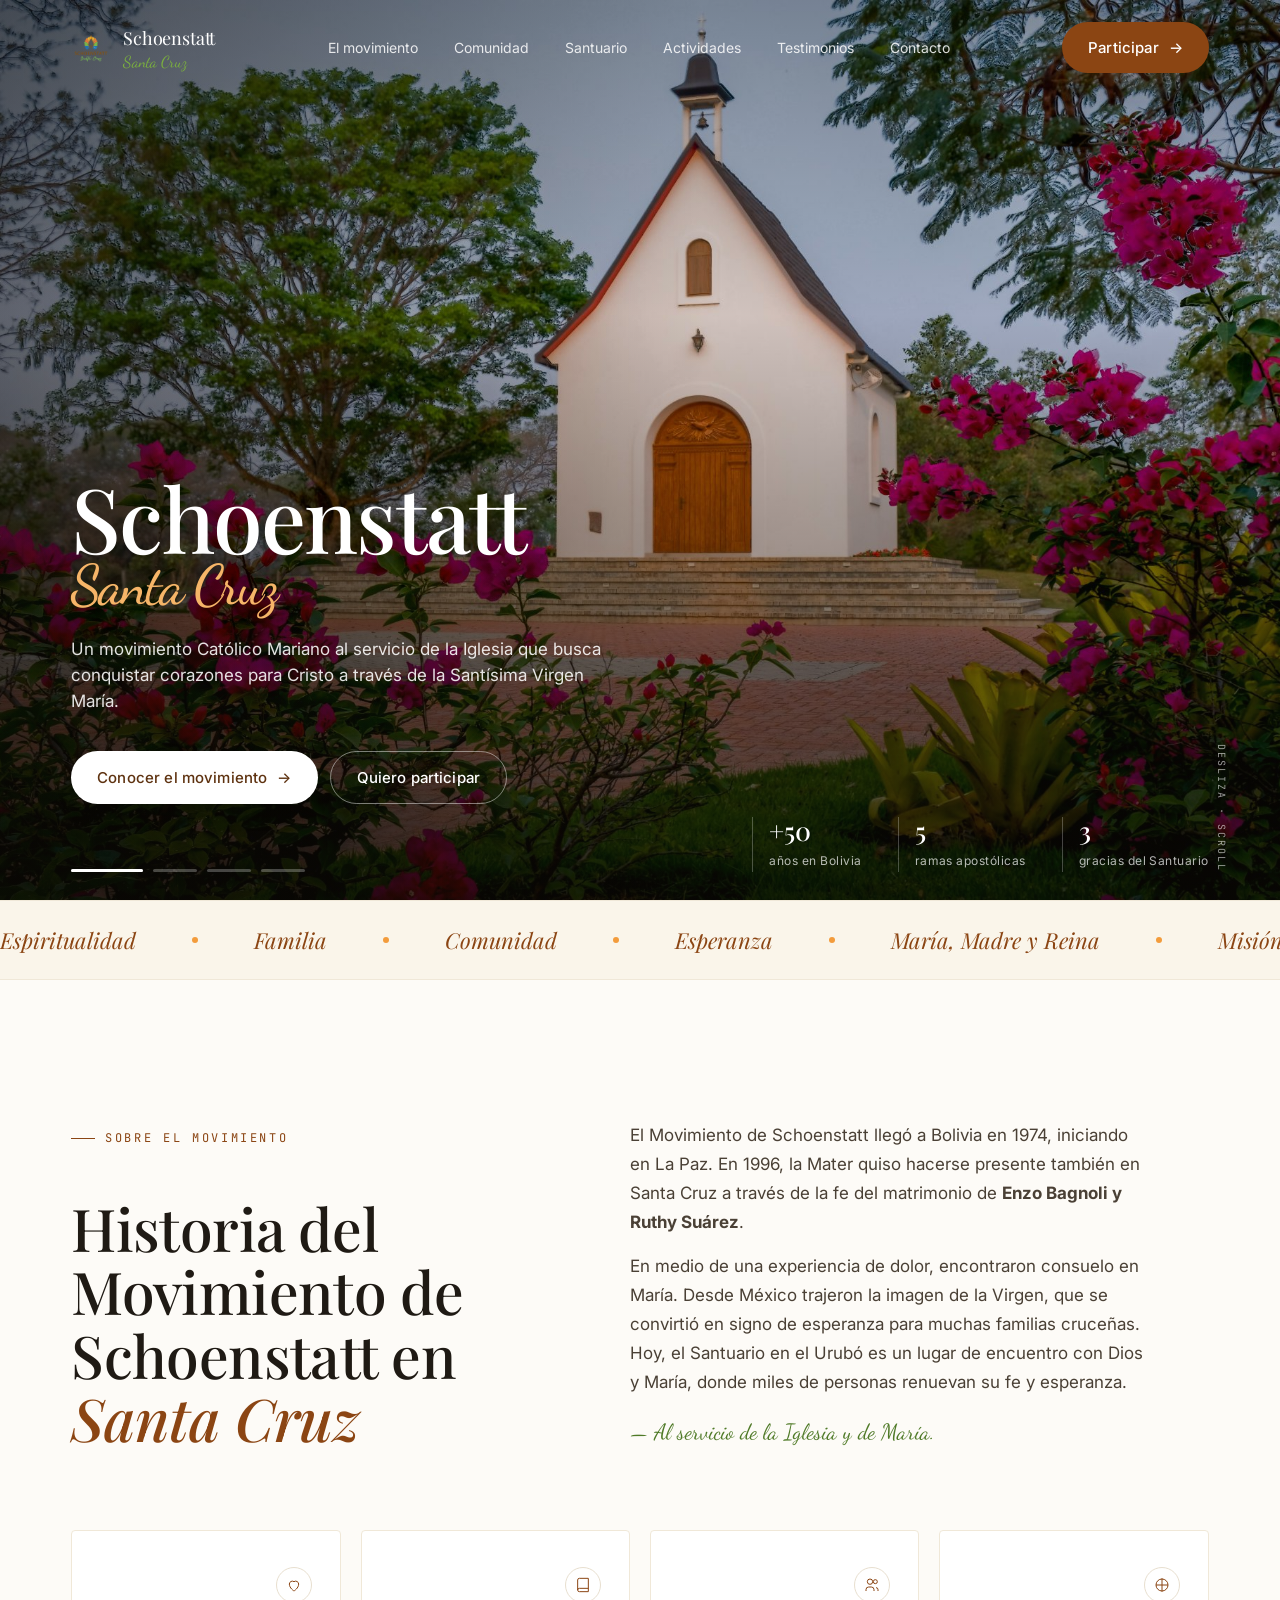
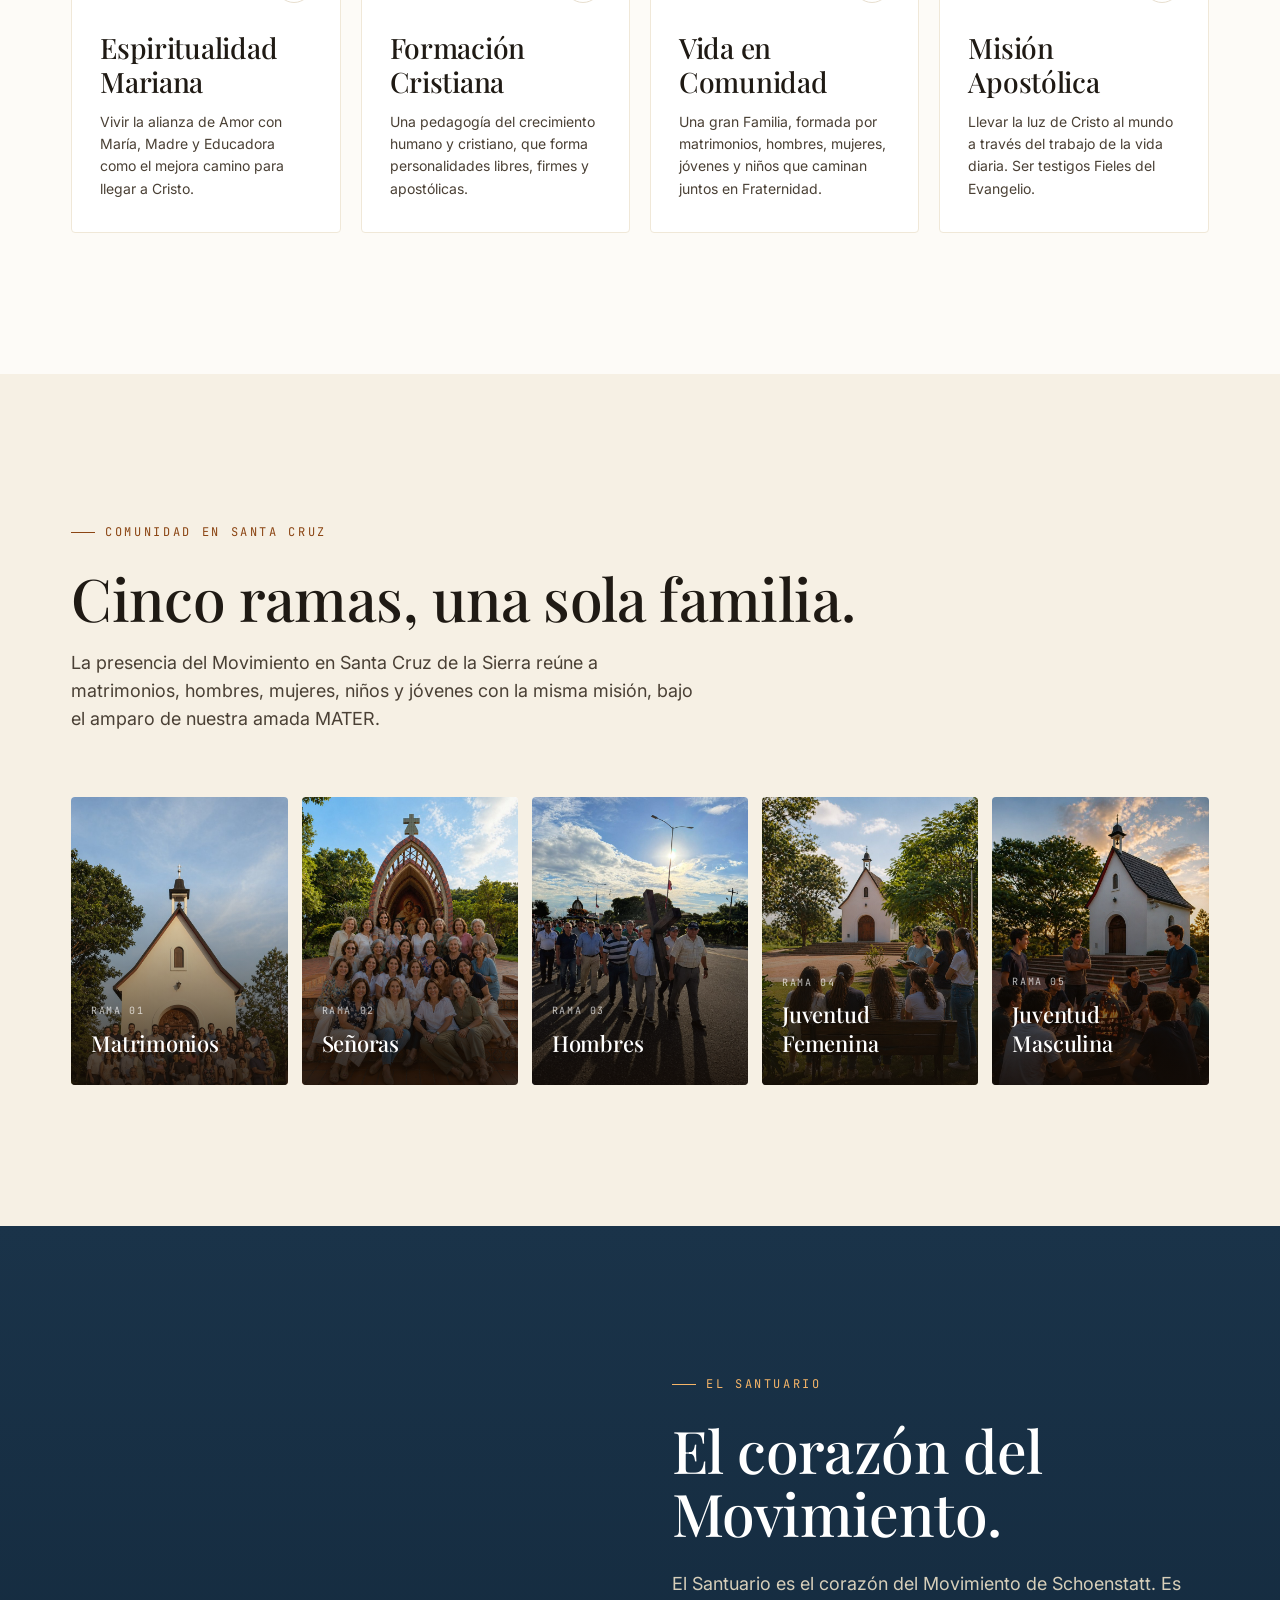
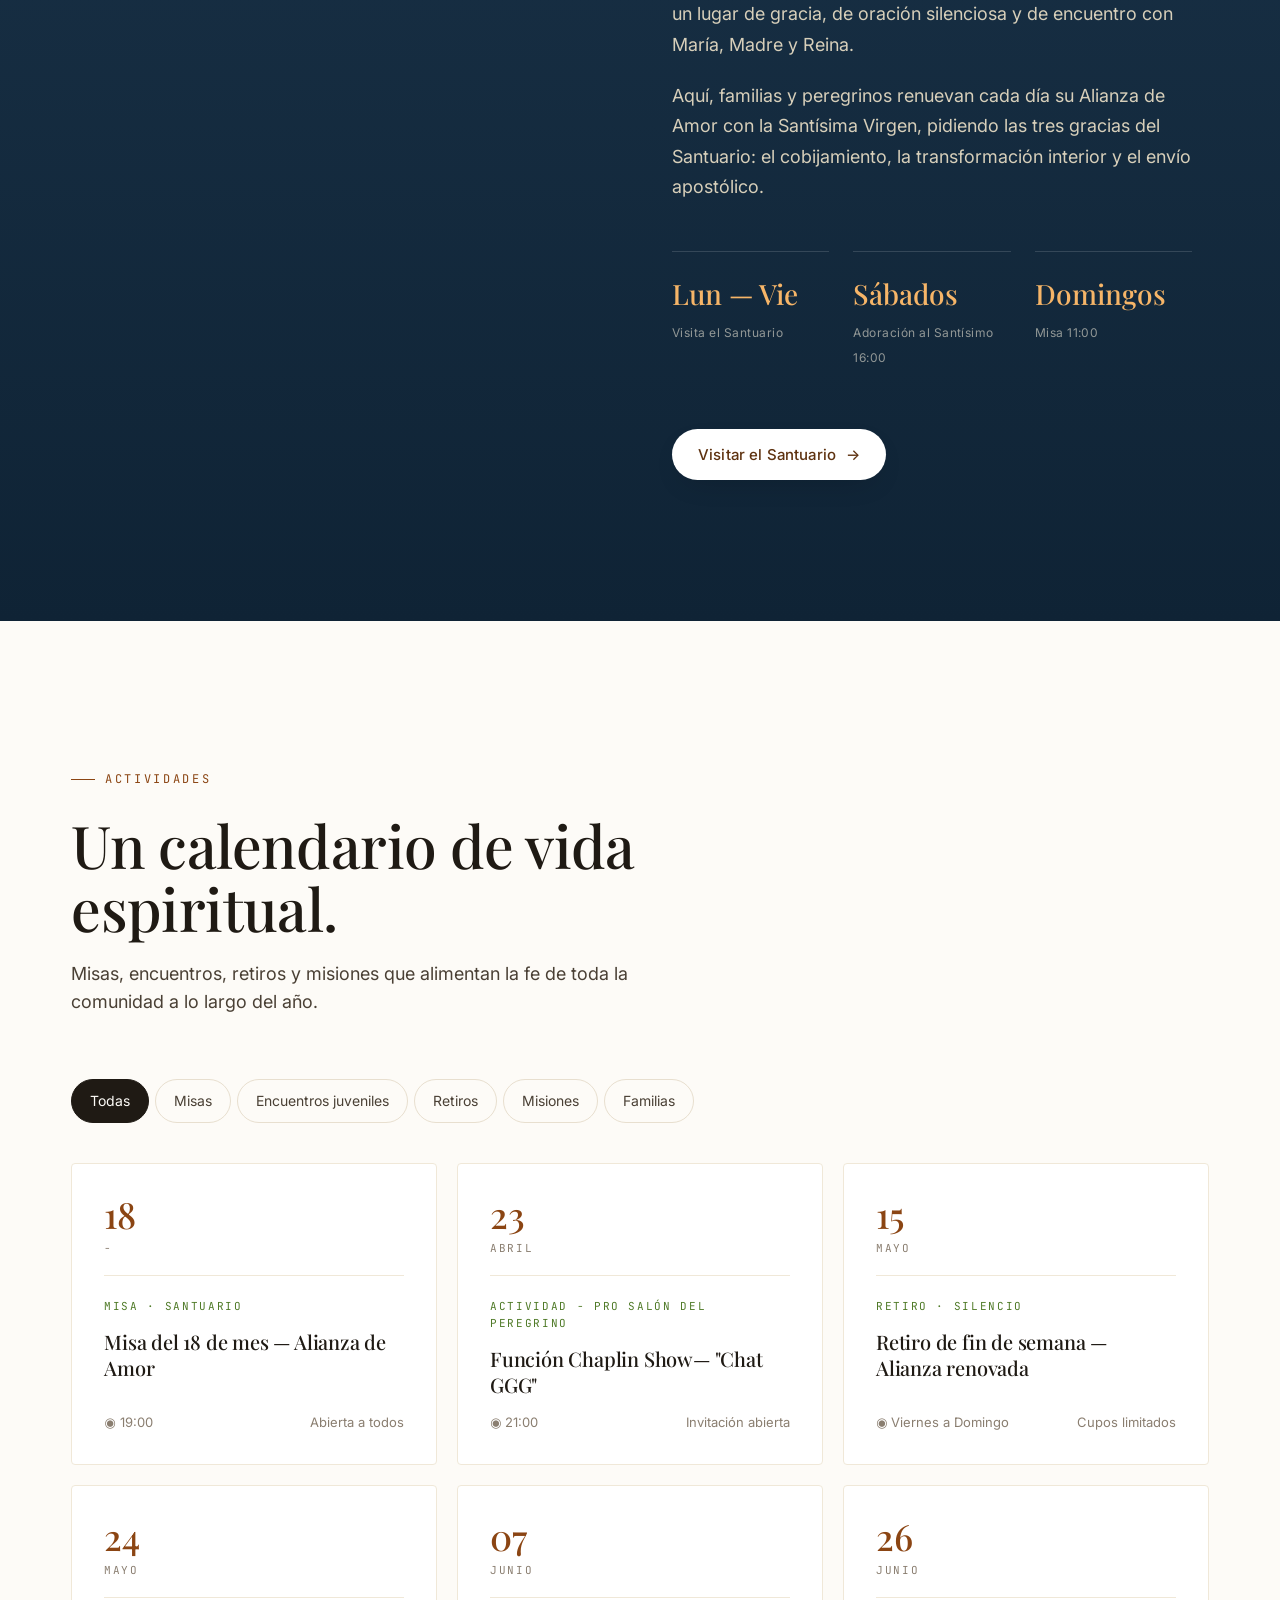
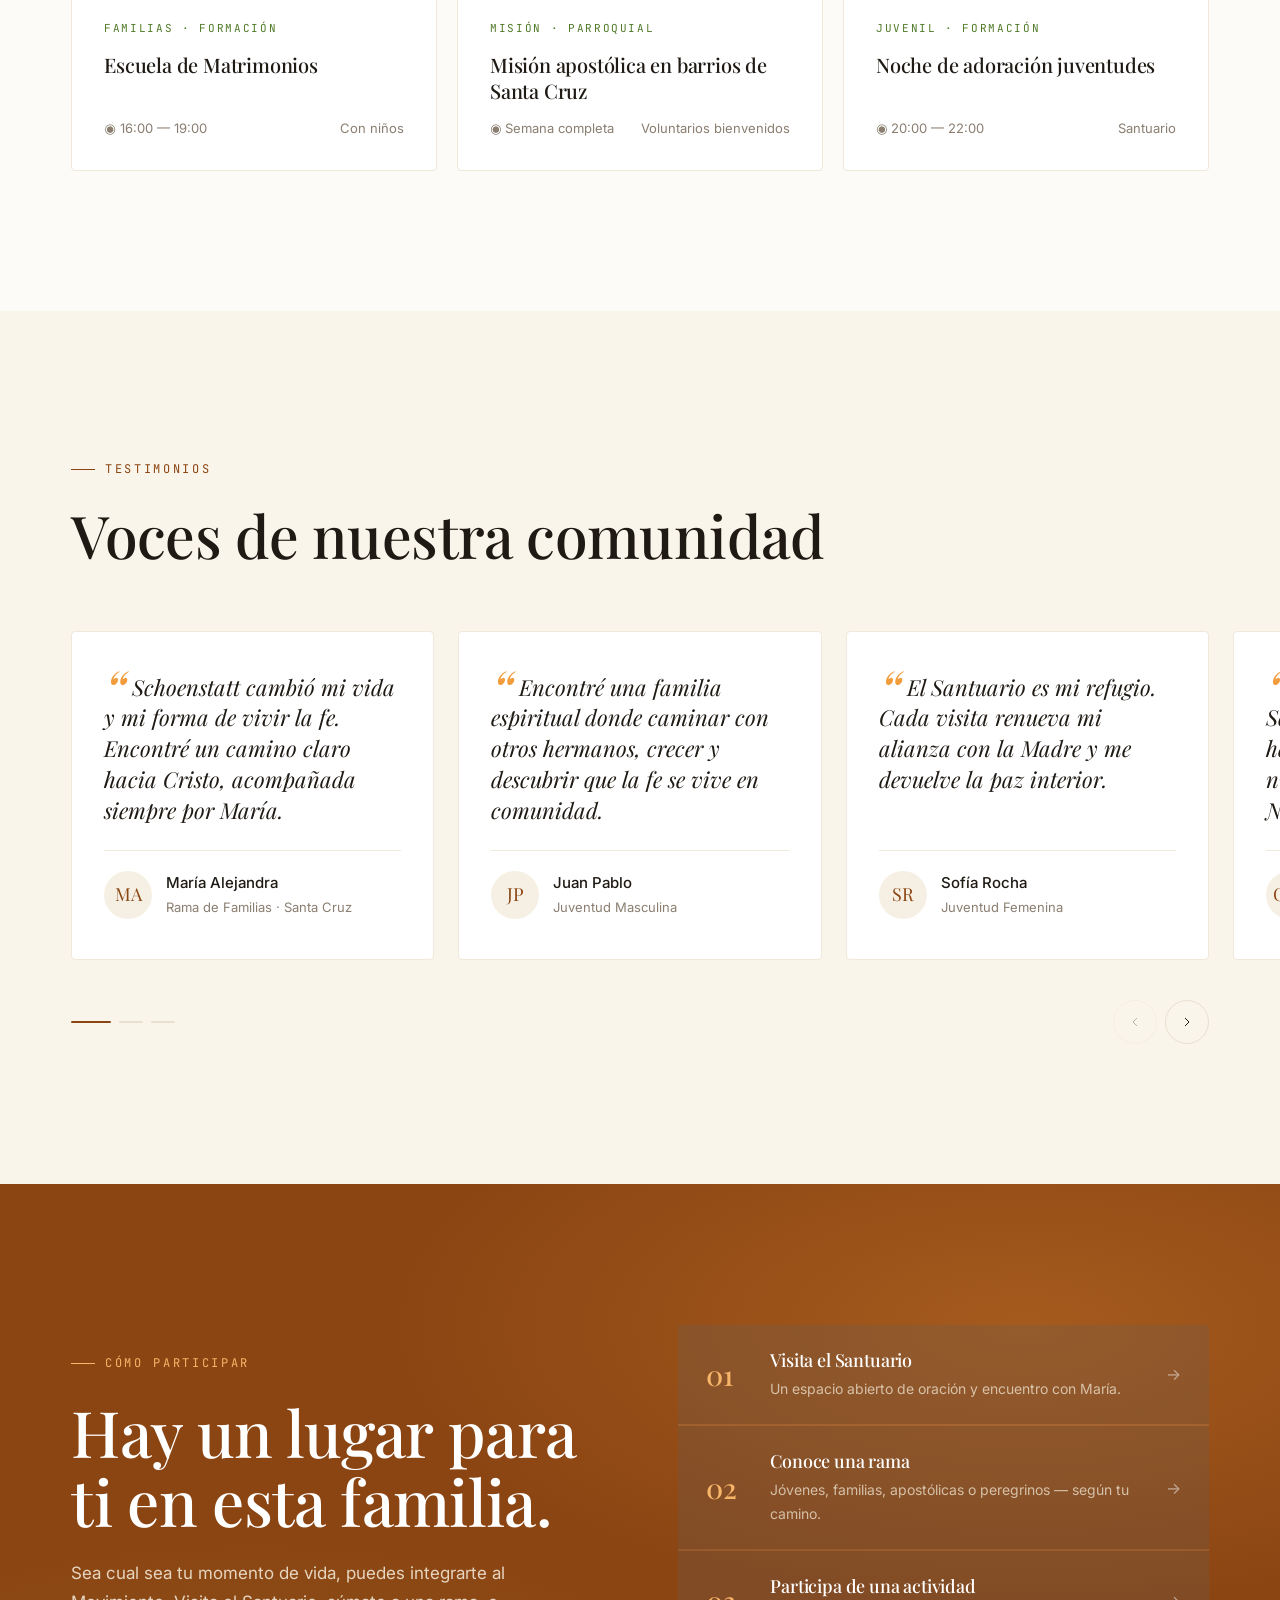
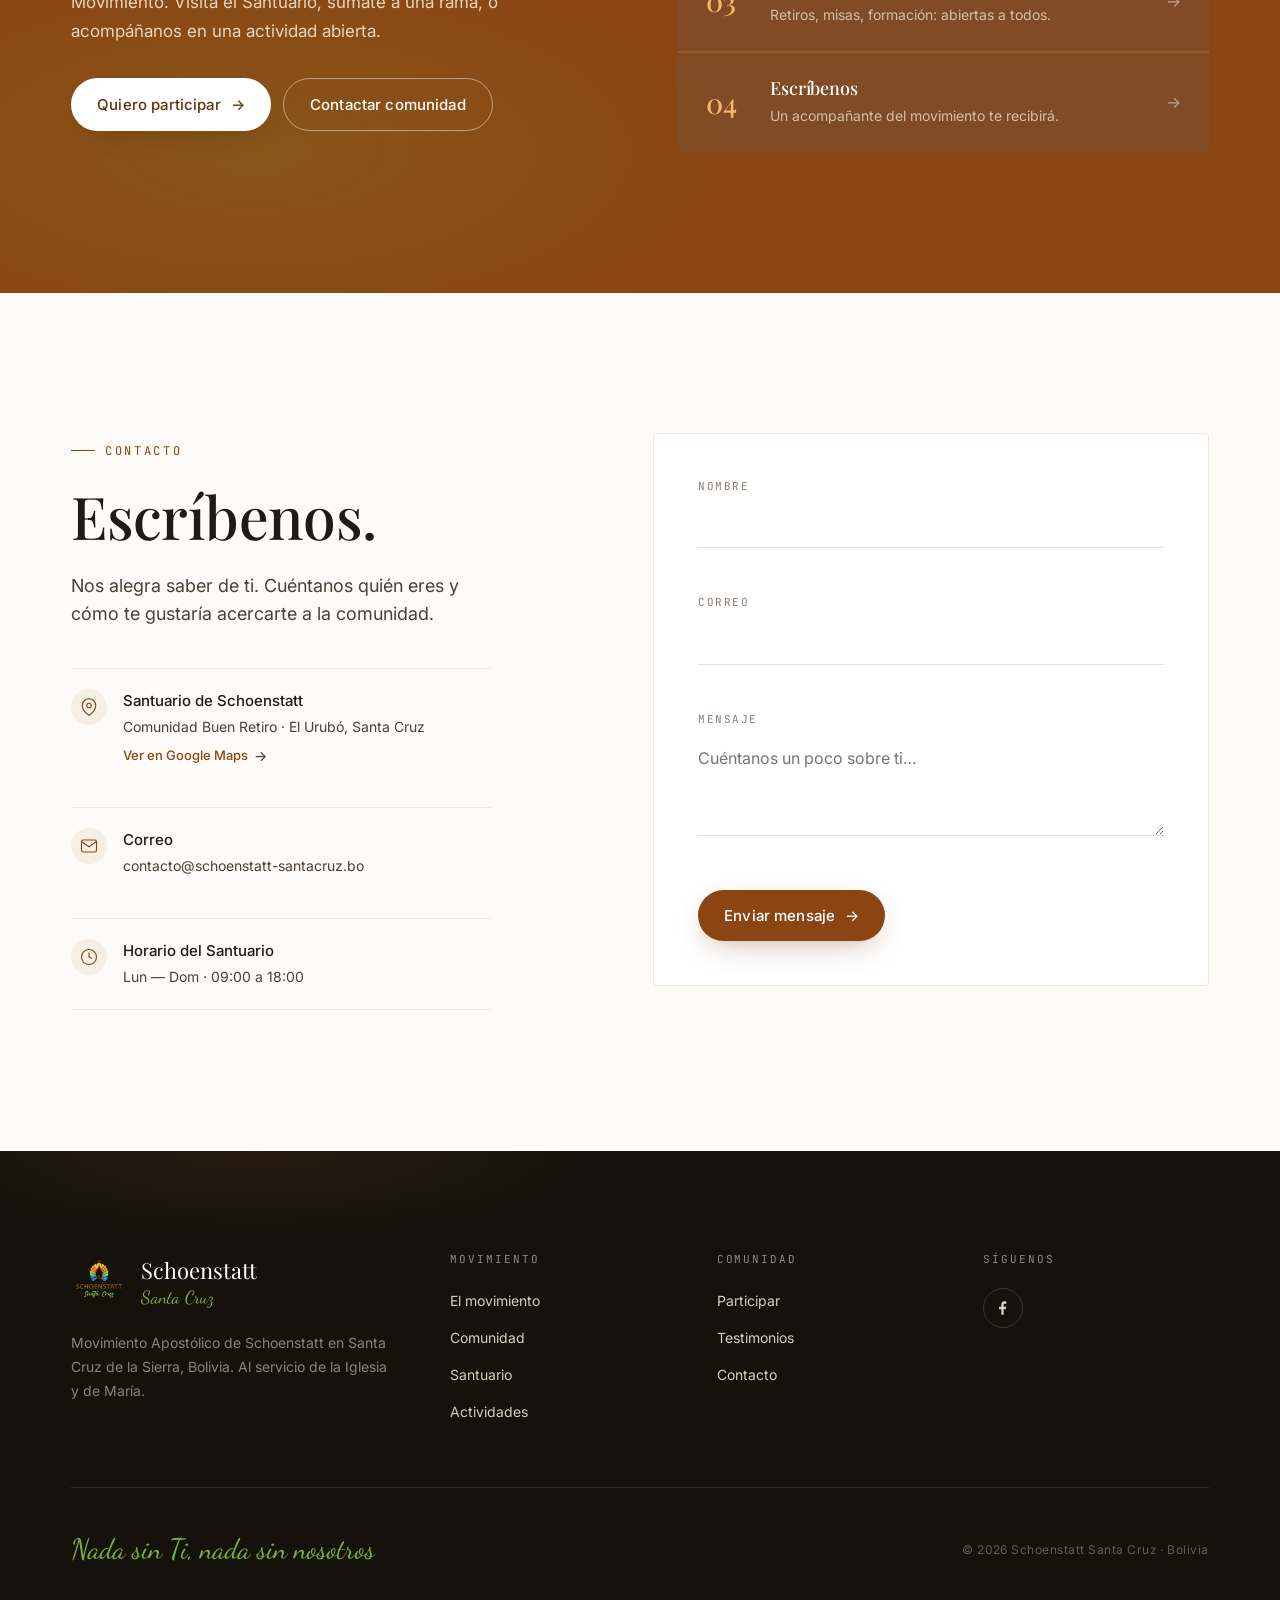
==== index.html @ 5d79ff23 "Actualización de datos" ====
<!doctype html>
<html lang="es">
<head>
<meta charset="utf-8" />
<meta name="viewport" content="width=device-width, initial-scale=1" />
<title>Schoenstatt Santa Cruz — Fe, familia y misión</title>
<meta name="description" content="Movimiento Apostólico de Schoenstatt en Santa Cruz de la Sierra, Bolivia. Una corriente de renovación espiritual dentro de la Iglesia Católica." />

<link rel="preconnect" href="https://fonts.googleapis.com">
<link rel="preconnect" href="https://fonts.gstatic.com" crossorigin>
<link href="https://fonts.googleapis.com/css2?family=Playfair+Display:ital,wght@0,400;0,500;0,600;1,400&family=Inter:wght@300;400;500;600&family=Dancing+Script:wght@500;600&family=JetBrains+Mono:wght@400&family=Cormorant+Garamond:wght@400;500&family=Lato:wght@300;400;700&family=Fraunces:wght@400;500&family=DM+Sans:wght@400;500&display=swap" rel="stylesheet">

<link rel="stylesheet" href="assets/styles.css" />
</head>
<body data-theme="brown" data-type="playfair" data-density="aireado">

<!-- ========================= NAV ========================= -->
<header class="nav">
  <div class="container nav__inner">
    <a href="#top" class="nav__brand" aria-label="Schoenstatt Santa Cruz">
      <img src="assets/logo.png" alt="Schoenstatt Santa Cruz" />
      <span>Schoenstatt<small>Santa Cruz</small></span>
    </a>
    <nav class="nav__links">
      <a href="#sobre">El movimiento</a>
      <a href="#comunidad">Comunidad</a>
      <a href="#santuario">Santuario</a>
      <a href="#actividades">Actividades</a>
      <a href="#testimonios">Testimonios</a>
      <a href="#contacto">Contacto</a>
    </nav>
    <div class="nav__cta">
      <a href="#participar" class="btn btn--primary">Participar<span class="arrow">→</span></a>
      <button class="nav__burger" aria-label="Menú"><span></span></button>
    </div>
  </div>
</header>

<aside class="mobile-menu" aria-hidden="true">
  <a href="#sobre">El movimiento</a>
  <a href="#comunidad">Comunidad</a>
  <a href="#santuario">Santuario</a>
  <a href="#actividades">Actividades</a>
  <a href="#testimonios">Testimonios</a>
  <a href="#participar">Participar</a>
  <a href="#contacto">Contacto</a>
</aside>

<main id="top">

<!-- ========================= HERO (carousel full-bleed) ========================= -->
<section class="hero" data-screen-label="01 Hero">
  <div class="hero__carousel" id="heroCarousel">
    <div class="hero__slide is-active" data-caption="Santuario de la Alianza · al amanecer">
      <div class="hero__slide-img" style="background-image:url('assets/hero-1.jpg')"></div>
    </div>
    <div class="hero__slide" data-caption="Misa en el Santuario · comunidad reunida">
      <div class="hero__slide-img" style="background-image:url('assets/hero-2.jpg')"></div>
    </div>
    <div class="hero__slide" data-caption="Camino al Santuario · contemplación">
      <div class="hero__slide-img" style="background-image:url('assets/hero-3.jpg')"></div>
    </div>
    <div class="hero__slide" data-caption="Ermita · María nos acompaña">
      <div class="hero__slide-img" style="background-image:url('assets/hero-4.jpg')"></div>
    </div>
  </div>

  <div class="hero__content">
    <span class="eyebrow" style="opacity:0"></span>
    <h1>Schoenstatt <span class="script">Santa Cruz</span></h1>
    <p class="lead">Un movimiento Católico Mariano al servicio de la Iglesia que busca conquistar corazones
      para Cristo a través de la Santísima Virgen María.</p>
    <div class="hero__cta">
      <a href="#sobre" class="btn btn--light">Conocer el movimiento <span class="arrow">→</span></a>
      <a href="#participar" class="btn btn--outline-light">Quiero participar</a>
    </div>
  </div>

  <div class="hero__bottom">
    <div class="hero__indicators" id="heroIndicators">
      <button class="hero__indicator is-active" data-i="0"><span class="hero__indicator-fill"></span></button>
      <button class="hero__indicator" data-i="1"><span class="hero__indicator-fill"></span></button>
      <button class="hero__indicator" data-i="2"><span class="hero__indicator-fill"></span></button>
      <button class="hero__indicator" data-i="3"><span class="hero__indicator-fill"></span></button>
    </div>
    <div class="hero__meta">
      <div><strong>+50</strong><span>años en Bolivia</span></div>
      <div><strong>5</strong><span>ramas apostólicas</span></div>
      <div><strong>3</strong><span>gracias del Santuario</span></div>
    </div>
  </div>

  <div class="hero__scroll">Desliza · Scroll</div>
</section>

<!-- ========================= MARQUEE ========================= -->
<div class="marquee" aria-hidden="true">
  <div class="marquee__track">
    <span>
      Espiritualidad <span class="dot"></span>
      Familia <span class="dot"></span>
      Comunidad <span class="dot"></span>
      Esperanza <span class="dot"></span>
      María, Madre y Reina <span class="dot"></span>
      Misión apostólica <span class="dot"></span>
      Cercanía con Dios <span class="dot"></span>
    </span>
    <span aria-hidden="true">
      Espiritualidad <span class="dot"></span>
      Familia <span class="dot"></span>
      Comunidad <span class="dot"></span>
      Esperanza <span class="dot"></span>
      María, Madre y Reina <span class="dot"></span>
      Misión apostólica <span class="dot"></span>
      Cercanía con Dios <span class="dot"></span>
    </span>
  </div>
</div>

<!-- ========================= SOBRE ========================= -->
<section id="sobre" data-screen-label="02 Sobre Schoenstatt">
  <div class="container">
    <div class="about__lead">
      <div class="reveal">
        <span class="eyebrow">Sobre el movimiento</span>
        <h2 style="margin-top:24px">Historia del Movimiento de Schoenstatt en <em style="font-style: italic; color: var(--brown);">Santa Cruz</em></h2>
      </div>
      <div class="reveal d1">
        <p>El Movimiento de Schoenstatt llegó a Bolivia en 1974, iniciando en La Paz. En 1996, la Mater quiso hacerse presente también en Santa Cruz a través de la fe del matrimonio de <strong>Enzo Bagnoli y Ruthy Suárez</strong>.</p>
        <p>En medio de una experiencia de dolor, encontraron consuelo en María. Desde México trajeron la imagen de la Virgen, que se convirtió en signo de esperanza para muchas familias cruceñas. Hoy, el Santuario en el Urubó es un lugar de encuentro con Dios y María, donde miles de personas renuevan su fe y esperanza.</p>
        <div class="signature">— Al servicio de la Iglesia y de María.</div>
      </div>
    </div>

    <div class="pillars">
      <article class="pillar pillar--brown reveal">
        <div class="pillar__num"><span></span>
          <span class="glyph"><svg width="16" height="16" viewBox="0 0 24 24" fill="none" stroke="currentColor" stroke-width="1.5"><path d="M12 21s-7-4.35-7-10.5A4.5 4.5 0 0 1 12 7a4.5 4.5 0 0 1 7 3.5C19 16.65 12 21 12 21z"/></svg></span>
        </div>
        <h3>Espiritualidad Mariana</h3>
        <p>Vivir la alianza de Amor con María, Madre y Educadora como el mejora camino para llegar a Cristo.</p>
      </article>

      <article class="pillar pillar--green reveal d1">
        <div class="pillar__num"><span></span>
          <span class="glyph"><svg width="16" height="16" viewBox="0 0 24 24" fill="none" stroke="currentColor" stroke-width="1.5"><path d="M4 19.5A2.5 2.5 0 0 1 6.5 17H20"/><path d="M6.5 2H20v20H6.5A2.5 2.5 0 0 1 4 19.5v-15A2.5 2.5 0 0 1 6.5 2z"/></svg></span>
        </div>
        <h3>Formación Cristiana</h3>
        <p>Una pedagogía del crecimiento humano y cristiano, que forma personalidades libres, firmes y apostólicas.</p>
      </article>

      <article class="pillar pillar--orange reveal d2">
        <div class="pillar__num"><span></span>
          <span class="glyph"><svg width="16" height="16" viewBox="0 0 24 24" fill="none" stroke="currentColor" stroke-width="1.5"><circle cx="9" cy="7" r="4"/><path d="M3 21v-2a4 4 0 0 1 4-4h4a4 4 0 0 1 4 4v2"/><circle cx="17" cy="7" r="3"/><path d="M21 21v-2a3 3 0 0 0-3-3"/></svg></span>
        </div>
        <h3>Vida en Comunidad</h3>
        <p>Una gran Familia, formada por matrimonios, hombres, mujeres, jóvenes y niños que caminan juntos en Fraternidad.</p>
      </article>

      <article class="pillar pillar--blue reveal d3">
        <div class="pillar__num"><span></span>
          <span class="glyph"><svg width="16" height="16" viewBox="0 0 24 24" fill="none" stroke="currentColor" stroke-width="1.5"><path d="M12 2 L12 22"/><path d="M3 12 L21 12"/><circle cx="12" cy="12" r="9"/></svg></span>
        </div>
        <h3>Misión Apostólica</h3>
        <p>Llevar la luz de Cristo al mundo a través del trabajo de la vida diaria. Ser testigos Fieles del Evangelio.</p>
      </article>
    </div>
  </div>
</section>

<!-- ========================= COMUNIDAD ========================= -->
<section id="comunidad" class="community" data-screen-label="03 Comunidad Santa Cruz">
  <div class="container">
    <div class="section-head reveal">
      <span class="eyebrow">Comunidad en Santa Cruz</span>
      <h2>Cinco ramas, una sola familia.</h2>
      <p class="lead">La presencia del Movimiento en Santa Cruz de la Sierra reúne a matrimonios, hombres, mujeres, niños y jóvenes con la misma misión, bajo el amparo de nuestra amada MATER.</p>
    </div>

    <div class="community__grid">
      <article class="rama reveal">
        <div class="rama__img">
          <div style="position:absolute;inset:0;background-image:url('assets/rama-1-matrimonio.jpg');background-size:cover;background-position:center top"></div>
        </div>
        <div class="rama__content">
          <span class="tag">Rama 01</span>
          <h4>Matrimonios</h4>
          <p>Matrimonios que viven la alianza en el hogar, construyendo el santuario doméstico junto a María.</p>
        </div>
      </article>

      <article class="rama reveal d1">
        <div class="rama__img">
          <div style="position:absolute;inset:0;background-image:url('assets/rama-2-senoras.jpg');background-size:cover;background-position:center top"></div>
        </div>
        <div class="rama__content">
          <span class="tag">Rama 02</span>
          <h4>Señoras</h4>
          <p>Mujeres que encuentran en María, Madre y Educadora, el modelo de su entrega apostólica y familiar.</p>
        </div>
      </article>

      <article class="rama reveal d2">
        <div class="rama__img">
          <div style="position:absolute;inset:0;background-image:url('assets/rama-3-hombres.jpg');background-size:cover;background-position:center top"></div>
        </div>
        <div class="rama__content">
          <span class="tag">Rama 03</span>
          <h4>Hombres</h4>
          <p>Hombres que caminan juntos en fe, fraternidad y misión, respondiendo al llamado de Cristo en la vida cotidiana.</p>
        </div>
      </article>

      <article class="rama reveal d3">
        <div class="rama__img">
          <div style="position:absolute;inset:0;background-image:url('assets/rama-4-juv-fem.jpg');background-size:cover;background-position:center top"></div>
        </div>
        <div class="rama__content">
          <span class="tag">Rama 04</span>
          <h4>Juventud Femenina</h4>
          <p>Jóvenes mujeres que construyen una vida plena con Cristo y su Madre, aportando a la Iglesia y al mundo.</p>
        </div>
      </article>

      <article class="rama reveal d4">
        <div class="rama__img">
          <div style="position:absolute;inset:0;background-image:url('assets/rama-5-juv-masc.jpg');background-size:cover;background-position:center top"></div>
        </div>
        <div class="rama__content">
          <span class="tag">Rama 05</span>
          <h4>Juventud Masculina</h4>
          <p>Jóvenes que buscan crecer como hombres libres, firmes y apostólicos a la luz de María.</p>
        </div>
      </article>
    </div>
  </div>
</section>

<!-- ========================= SANTUARIO ========================= -->
<section id="santuario" class="santuario" data-screen-label="04 El Santuario">
  <div class="container">
    <div class="santuario__grid">
      <div class="santuario__visual reveal">
        <img src="assets/santuario.jpeg" alt="Santuario de Schoenstatt Santa Cruz" style="position:absolute;inset:0;width:100%;height:100%;object-fit:cover;object-position:center" />
        <span class="label" style="color: #D4A853; font-size: 16px; font-weight: 600;">Jenecherú, fuego vivo de esperanza</span>
      </div>

      <div class="santuario__copy reveal d1">
        <span class="eyebrow">El Santuario</span>
        <h2 style="margin: 24px 0">El corazón del Movimiento.</h2>
        <p>El Santuario es el corazón del Movimiento de Schoenstatt. Es un lugar de gracia, de oración silenciosa y de encuentro con María, Madre y Reina.</p>
        <p>Aquí, familias y peregrinos renuevan cada día su Alianza de Amor con la Santísima Virgen, pidiendo las tres gracias del Santuario: el cobijamiento, la transformación interior y el envío apostólico.</p>

        <div class="santuario__stats">
          <div><strong>Lun — Vie</strong><span>Visita el Santuario</span></div>
          <div><strong>Sábados</strong><span>Adoración al Santísimo  16:00</span></div>
          <div><strong>Domingos</strong><span>Misa 11:00</span></div>
        </div>
        <div class="santuario__cta">
          <a href="https://maps.app.goo.gl/qzUpWpgiGSuR4n1h9" target="_blank" class="btn btn--light">Visitar el Santuario <span class="arrow">→</span></a>
        </div>
      </div>
    </div>
  </div>
</section>

<!-- ========================= ACTIVIDADES ========================= -->
<section id="actividades" data-screen-label="05 Actividades">
  <div class="container">
    <div class="section-head reveal">
      <span class="eyebrow">Actividades</span>
      <h2>Un calendario de vida espiritual.</h2>
      <p class="lead">Misas, encuentros, retiros y misiones que alimentan la fe de toda la comunidad a lo largo del año.</p>
    </div>

    <div class="actividades__tabs reveal">
      <button class="tab active" data-type="todas">Todas</button>
      <button class="tab" data-type="misa">Misas</button>
      <button class="tab" data-type="juvenil">Encuentros juveniles</button>
      <button class="tab" data-type="retiro">Retiros</button>
      <button class="tab" data-type="mision">Misiones</button>
      <button class="tab" data-type="familia">Familias</button>
    </div>

    <div class="actividades__grid">
      <article class="act-card reveal" data-type="misa">
        <div class="act-card__date"><span class="day">18</span><span class="month">-</span></div>
        <span class="act-card__type">Misa · Santuario</span>
        <h4>Misa del 18 de mes — Alianza de Amor</h4>
        <div class="act-card__meta">
          <span class="time">◉ 19:00</span>
          <span>Abierta a todos</span>
        </div>
      </article>

      <article class="act-card reveal d1" data-type="juvenil">
        <div class="act-card__date"><span class="day">23</span><span class="month">Abril</span></div>
        <span class="act-card__type">Actividad - Pro Salón del Peregrino</span>
        <h4>Función Chaplin Show— "Chat GGG"</h4>
        <div class="act-card__meta">
          <span class="time">◉ 21:00</span>
          <span>Invitación abierta</span>
        </div>
      </article>

      <article class="act-card reveal d2" data-type="retiro">
        <div class="act-card__date"><span class="day">15</span><span class="month">Mayo</span></div>
        <span class="act-card__type">Retiro · Silencio</span>
        <h4>Retiro de fin de semana — Alianza renovada</h4>
        <div class="act-card__meta">
          <span class="time">◉ Viernes a Domingo</span>
          <span>Cupos limitados</span>
        </div>
      </article>

      <article class="act-card reveal" data-type="familia">
        <div class="act-card__date"><span class="day">24</span><span class="month">Mayo</span></div>
        <span class="act-card__type">Familias · Formación</span>
        <h4>Escuela de Matrimonios</h4>
        <div class="act-card__meta">
          <span class="time">◉ 16:00 — 19:00</span>
          <span>Con niños</span>
        </div>
      </article>

      <article class="act-card reveal d1" data-type="mision">
        <div class="act-card__date"><span class="day">07</span><span class="month">Junio</span></div>
        <span class="act-card__type">Misión · Parroquial</span>
        <h4>Misión apostólica en barrios de Santa Cruz</h4>
        <div class="act-card__meta">
          <span class="time">◉ Semana completa</span>
          <span>Voluntarios bienvenidos</span>
        </div>
      </article>

      <article class="act-card reveal d2" data-type="juvenil">
        <div class="act-card__date"><span class="day">26</span><span class="month">Junio</span></div>
        <span class="act-card__type">Juvenil · Formación</span>
        <h4>Noche de adoración juventudes</h4>
        <div class="act-card__meta">
          <span class="time">◉ 20:00 — 22:00</span>
          <span>Santuario</span>
        </div>
      </article>
    </div>
  </div>
</section>

<!-- ========================= TESTIMONIOS ========================= -->
<section id="testimonios" class="testimonios" data-screen-label="06 Testimonios">
  <div class="container">
    <div class="section-head reveal">
      <span class="eyebrow">Testimonios</span>
      <h2>Voces de nuestra comunidad</h2>
    </div>

    <div class="testimonios__track-wrap reveal d1">
      <div class="testimonios__track">
        <article class="testimonio">
          <p class="testimonio__quote">Schoenstatt cambió mi vida y mi forma de vivir la fe. Encontré un camino claro hacia Cristo, acompañada siempre por María.</p>
          <div class="testimonio__author">
            <div class="testimonio__avatar">MA</div>
            <div><strong>María Alejandra</strong><span>Rama de Familias · Santa Cruz</span></div>
          </div>
        </article>

        <article class="testimonio">
          <p class="testimonio__quote">Encontré una familia espiritual donde caminar con otros hermanos, crecer y descubrir que la fe se vive en comunidad.</p>
          <div class="testimonio__author">
            <div class="testimonio__avatar">JP</div>
            <div><strong>Juan Pablo</strong><span>Juventud Masculina</span></div>
          </div>
        </article>

        <article class="testimonio">
          <p class="testimonio__quote">El Santuario es mi refugio. Cada visita renueva mi alianza con la Madre y me devuelve la paz interior.</p>
          <div class="testimonio__author">
            <div class="testimonio__avatar">SR</div>
            <div><strong>Sofía Rocha</strong><span>Juventud Femenina</span></div>
          </div>
        </article>

        <article class="testimonio">
          <p class="testimonio__quote">Como matrimonio, Schoenstatt nos dio herramientas para vivir nuestro hogar como santuario. Nos enseñó a rezar juntos.</p>
          <div class="testimonio__author">
            <div class="testimonio__avatar">C+L</div>
            <div><strong>Carlos y Lucía</strong><span>Matrimonio · 12 años</span></div>
          </div>
        </article>

        <article class="testimonio">
          <p class="testimonio__quote">Llegué como peregrino y encontré un hogar. Hoy sirvo con alegría en las misiones apostólicas.</p>
          <div class="testimonio__author">
            <div class="testimonio__avatar">FM</div>
            <div><strong>Fernando Mendoza</strong><span>Peregrino · Misionero</span></div>
          </div>
        </article>
      </div>
    </div>

    <div class="testimonios__controls">
      <div class="testimonios__dots"></div>
      <div class="testimonios__arrows">
        <button class="arrow-btn t-prev" aria-label="Anterior">
          <svg width="16" height="16" viewBox="0 0 24 24" fill="none" stroke="currentColor" stroke-width="1.5"><path d="M15 6l-6 6 6 6"/></svg>
        </button>
        <button class="arrow-btn t-next" aria-label="Siguiente">
          <svg width="16" height="16" viewBox="0 0 24 24" fill="none" stroke="currentColor" stroke-width="1.5"><path d="M9 6l6 6-6 6"/></svg>
        </button>
      </div>
    </div>
  </div>
</section>

<!-- ========================= PARTICIPAR ========================= -->
<section id="participar" class="participar" data-screen-label="07 Cómo participar">
  <div class="container">
    <div class="participar__grid">
      <div class="reveal">
        <span class="eyebrow" style="color: var(--orange-soft)">Cómo participar</span>
        <h2 style="margin: 24px 0">Hay un lugar para ti en esta familia.</h2>
        <p>Sea cual sea tu momento de vida, puedes integrarte al Movimiento. Visita el Santuario, súmate a una rama, o acompáñanos en una actividad abierta.</p>
        <div class="participar__cta">
          <a href="#contacto" class="btn btn--light">Quiero participar <span class="arrow">→</span></a>
          <a href="#contacto" class="btn btn--outline-light">Contactar comunidad</a>
        </div>
      </div>

      <div class="steps reveal d1">
        <a href="#santuario" class="step">
          <span class="step__num">01</span>
          <div><h4>Visita el Santuario</h4><p>Un espacio abierto de oración y encuentro con María.</p></div>
          <span class="step__arrow">→</span>
        </a>
        <a href="#comunidad" class="step">
          <span class="step__num">02</span>
          <div><h4>Conoce una rama</h4><p>Jóvenes, familias, apostólicas o peregrinos — según tu camino.</p></div>
          <span class="step__arrow">→</span>
        </a>
        <a href="#actividades" class="step">
          <span class="step__num">03</span>
          <div><h4>Participa de una actividad</h4><p>Retiros, misas, formación: abiertas a todos.</p></div>
          <span class="step__arrow">→</span>
        </a>
        <a href="#contacto" class="step">
          <span class="step__num">04</span>
          <div><h4>Escríbenos</h4><p>Un acompañante del movimiento te recibirá.</p></div>
          <span class="step__arrow">→</span>
        </a>
      </div>
    </div>
  </div>
</section>

<!-- ========================= CONTACTO ========================= -->
<section id="contacto" data-screen-label="08 Contacto">
  <div class="container">
    <div class="contacto__grid">
      <div class="contacto__info reveal">
        <span class="eyebrow">Contacto</span>
        <h2 style="margin-top: 24px">Escríbenos.</h2>
        <p class="lead">Nos alegra saber de ti. Cuéntanos quién eres y cómo te gustaría acercarte a la comunidad.</p>

        <div class="contacto__details">
          <div class="contacto__detail">
            <div class="icon">
              <svg width="18" height="18" viewBox="0 0 24 24" fill="none" stroke="currentColor" stroke-width="1.5"><path d="M21 10c0 7-9 13-9 13s-9-6-9-13a9 9 0 0 1 18 0z"/><circle cx="12" cy="10" r="3"/></svg>
            </div>
            <div>
              <strong>Santuario de Schoenstatt</strong>
              <span>Comunidad Buen Retiro · El Urubó, Santa Cruz</span>
              <a href="https://maps.app.goo.gl/qzUpWpgiGSuR4n1h9" target="_blank" rel="noopener" style="display:inline-flex;gap:6px;align-items:center;margin-top:6px;font-size:13px;color:var(--brown);font-weight:500">Ver en Google Maps <span aria-hidden="true">→</span></a>
            </div>
          </div>
          <div class="contacto__detail">
            <div class="icon">
              <svg width="18" height="18" viewBox="0 0 24 24" fill="none" stroke="currentColor" stroke-width="1.5"><path d="M4 4h16c1.1 0 2 .9 2 2v12c0 1.1-.9 2-2 2H4c-1.1 0-2-.9-2-2V6c0-1.1.9-2 2-2z"/><path d="M22 6 12 13 2 6"/></svg>
            </div>
            <div><strong>Correo</strong><span>contacto@schoenstatt-santacruz.bo</span></div>
          </div>
          <div class="contacto__detail">
            <div class="icon">
              <svg width="18" height="18" viewBox="0 0 24 24" fill="none" stroke="currentColor" stroke-width="1.5"><circle cx="12" cy="12" r="10"/><path d="M12 6v6l4 2"/></svg>
            </div>
            <div><strong>Horario del Santuario</strong><span>Lun — Dom · 09:00 a 18:00</span></div>
          </div>
        </div>
      </div>

      <div class="reveal d1">
        <form class="form" novalidate>
          <div class="form__row">
            <label for="nombre">Nombre</label>
            <input type="text" id="nombre" name="nombre" />
            <span class="form__error"></span>
          </div>
          <div class="form__row">
            <label for="correo">Correo</label>
            <input type="email" id="correo" name="correo" />
            <span class="form__error"></span>
          </div>
          <div class="form__row">
            <label for="mensaje">Mensaje</label>
            <textarea id="mensaje" name="mensaje" placeholder="Cuéntanos un poco sobre ti…"></textarea>
            <span class="form__error"></span>
          </div>
          <button type="submit" class="btn btn--primary form__submit">Enviar mensaje <span class="arrow">→</span></button>
        </form>
        <div class="form__success" style="display:none">
          <strong>Gracias — hemos recibido tu mensaje.</strong>
          <span>Se abrió WhatsApp para enviar tu mensaje. Un acompañante de la comunidad te responderá pronto. Que María te cobije.</span>
        </div>
      </div>
    </div>
  </div>
</section>

</main>

<!-- ========================= FOOTER ========================= -->
<footer class="footer">
  <div class="container">
    <div class="footer__top">
      <div class="footer__about">
        <div class="footer__brand">
          <img src="assets/logo.png" alt="" />
          <span>Schoenstatt<small>Santa Cruz</small></span>
        </div>
        <p>Movimiento Apostólico de Schoenstatt en Santa Cruz de la Sierra, Bolivia. Al servicio de la Iglesia y de María.</p>
      </div>
      <div class="footer__col">
        <h5>Movimiento</h5>
        <ul>
          <li><a href="#sobre">El movimiento</a></li>
          <li><a href="#comunidad">Comunidad</a></li>
          <li><a href="#santuario">Santuario</a></li>
          <li><a href="#actividades">Actividades</a></li>
        </ul>
      </div>
      <div class="footer__col">
        <h5>Comunidad</h5>
        <ul>
          <li><a href="#participar">Participar</a></li>
          <li><a href="#testimonios">Testimonios</a></li>
          <li><a href="#contacto">Contacto</a></li>
        </ul>
      </div>
      <div class="footer__col">
        <h5>Síguenos</h5>
        <div class="footer__social">
          <a href="https://www.facebook.com/SchoenstattSantaCruz" target="_blank" rel="noopener" aria-label="Facebook"><svg width="16" height="16" viewBox="0 0 24 24" fill="currentColor"><path d="M13 22v-8h3l1-4h-4V7.5c0-1.2.3-2 2-2h2V2.2C16.6 2.1 15.5 2 14.2 2 11.4 2 9.5 3.7 9.5 6.8V10H6v4h3.5v8z"/></svg></a>
        </div>
      </div>
    </div>
    <div class="footer__bottom">
      <div class="footer__motto">Nada sin Ti, nada sin nosotros</div>
      <div class="footer__copyright">© 2026 Schoenstatt Santa Cruz · Bolivia</div>
    </div>
  </div>
</footer>

<script src="assets/app.js"></script>
</body>
</html>
---- assets/styles.css ----
/* ============== SCHOENSTATT SANTA CRUZ — DESIGN SYSTEM ============== */

:root {
  /* Palette — derived from logo */
  --brown: #8B4513;
  --brown-deep: #5e3210;
  --brown-soft: #a86a3e;
  --green: #7BB03E;
  --green-deep: #4f7a27;
  --orange: #F39C3C;
  --orange-soft: #f6b568;
  --blue: #2B7BB0;
  --blue-deep: #1f5a84;

  /* Neutrals — warm whites */
  --bg: #FDFBF7;
  --bg-warm: #F6F0E4;
  --bg-cream: #FAF5EA;
  --ink: #1F1A14;
  --ink-soft: #4a4035;
  --ink-muted: #8a7e70;
  --line: #E8DFCF;
  --line-soft: #f0e8d8;

  /* Type */
  --serif: 'Playfair Display', 'Cormorant Garamond', Georgia, serif;
  --sans: 'Inter', -apple-system, system-ui, sans-serif;
  --script: 'Dancing Script', 'Caveat', cursive;
  --mono: 'JetBrains Mono', ui-monospace, monospace;

  /* Rhythm */
  --container: 1240px;
  --gutter: clamp(20px, 4vw, 56px);
  --section-y: clamp(80px, 11vw, 160px);
}

* { box-sizing: border-box; margin: 0; padding: 0; }
html { scroll-behavior: smooth; -webkit-font-smoothing: antialiased; }
body {
  font-family: var(--sans);
  color: var(--ink);
  background: var(--bg);
  line-height: 1.55;
  font-size: 16px;
  overflow-x: hidden;
}
img { max-width: 100%; display: block; }
a { color: inherit; text-decoration: none; }
button { font: inherit; cursor: pointer; border: none; background: none; color: inherit; }

.container {
  max-width: var(--container);
  margin: 0 auto;
  padding: 0 var(--gutter);
}

/* ---------- Type ---------- */
h1, h2, h3, h4 { font-family: var(--serif); font-weight: 500; letter-spacing: -0.01em; color: var(--ink); line-height: 1.08; }
h1 { font-size: clamp(44px, 7vw, 96px); font-weight: 500; letter-spacing: -0.02em; }
h2 { font-size: clamp(34px, 4.6vw, 64px); }
h3 { font-size: clamp(22px, 2.2vw, 30px); line-height: 1.2; }
h4 { font-size: 20px; line-height: 1.3; }

p.lead { font-size: clamp(18px, 1.4vw, 22px); line-height: 1.55; color: var(--ink-soft); }
.eyebrow {
  font-family: var(--mono);
  font-size: 12px;
  letter-spacing: 0.22em;
  text-transform: uppercase;
  color: var(--brown);
  display: inline-flex;
  align-items: center;
  gap: 10px;
}
.eyebrow::before { content: ""; width: 24px; height: 1px; background: currentColor; }
.script { font-family: var(--script); font-weight: 500; color: var(--green); }

/* ---------- Buttons ---------- */
.btn {
  display: inline-flex;
  align-items: center;
  gap: 10px;
  padding: 14px 26px;
  border-radius: 999px;
  font-family: var(--sans);
  font-size: 15px;
  font-weight: 500;
  letter-spacing: 0.01em;
  transition: transform 0.3s ease, background 0.3s ease, color 0.3s ease, border-color 0.3s ease, box-shadow 0.3s ease;
  white-space: nowrap;
}
.btn--primary {
  background: var(--brown);
  color: #fff;
  box-shadow: 0 1px 0 rgba(0,0,0,0.04), 0 10px 30px -10px rgba(139,69,19,0.45);
}
.btn--primary:hover { background: var(--brown-deep); transform: translateY(-1px); }
.btn--ghost {
  background: transparent;
  color: var(--ink);
  border: 1px solid var(--line);
}
.btn--ghost:hover { border-color: var(--ink); }
.btn--light {
  background: #fff;
  color: var(--brown-deep);
  box-shadow: 0 10px 30px -12px rgba(0,0,0,0.2);
}
.btn--light:hover { transform: translateY(-1px); }
.btn--outline-light {
  background: transparent;
  color: #fff;
  border: 1px solid rgba(255,255,255,0.45);
}
.btn--outline-light:hover { border-color: #fff; background: rgba(255,255,255,0.08); }
.btn .arrow { transition: transform 0.3s ease; }
.btn:hover .arrow { transform: translateX(3px); }

/* ---------- Section ---------- */
section { padding-block: var(--section-y); position: relative; }
section.tight { padding-block: clamp(60px, 8vw, 120px); }

.section-head { max-width: 820px; margin-bottom: clamp(40px, 5vw, 72px); }
.section-head .eyebrow { margin-bottom: 24px; }
.section-head h2 { margin-bottom: 20px; }
.section-head p.lead { max-width: 640px; }

/* ---------- Reveal animation ---------- */
.reveal { opacity: 0; transform: translateY(22px); transition: opacity 0.9s cubic-bezier(.2,.7,.2,1), transform 0.9s cubic-bezier(.2,.7,.2,1); }
.reveal.in { opacity: 1; transform: none; }
.reveal.d1 { transition-delay: 0.08s; }
.reveal.d2 { transition-delay: 0.16s; }
.reveal.d3 { transition-delay: 0.24s; }
.reveal.d4 { transition-delay: 0.32s; }

/* ========= NAV ========= */
.nav {
  position: fixed; top: 0; left: 0; right: 0; z-index: 50;
  transition: background 0.35s ease, box-shadow 0.35s ease, padding 0.35s ease, border-color 0.35s ease, color 0.35s ease;
  padding: 22px 0;
  border-bottom: 1px solid transparent;
  color: #fff;
}
.nav:not(.scrolled) .nav__brand,
.nav:not(.scrolled) .nav__links a { color: #fff; }
.nav:not(.scrolled) .nav__links a { color: rgba(255,255,255,0.85); }
.nav:not(.scrolled) .nav__links a:hover { color: #fff; }
.nav:not(.scrolled) .nav__burger { border-color: rgba(255,255,255,0.35); }
.nav:not(.scrolled) .nav__burger span,
.nav:not(.scrolled) .nav__burger span::before,
.nav:not(.scrolled) .nav__burger span::after { background: #fff; }
.nav.scrolled {
  background: rgba(253, 251, 247, 0.88);
  backdrop-filter: saturate(140%) blur(14px);
  -webkit-backdrop-filter: saturate(140%) blur(14px);
  border-bottom-color: var(--line-soft);
  padding: 14px 0;
  color: var(--ink);
}
.nav__inner { display: flex; align-items: center; justify-content: space-between; gap: 20px; }
.nav__brand { display: flex; align-items: center; gap: 12px; font-family: var(--serif); font-size: 18px; letter-spacing: -0.01em; }
.nav__brand img { width: 40px; height: 40px; object-fit: contain; }
.nav__brand span small { display: block; font-family: var(--script); color: var(--green); font-size: 16px; line-height: 0.9; margin-top: 2px; }
.nav__links { display: flex; gap: 36px; align-items: center; }
.nav__links a { font-size: 14px; color: var(--ink-soft); transition: color 0.2s ease; position: relative; }
.nav__links a::after { content: ""; position: absolute; left: 0; right: 0; bottom: -6px; height: 1px; background: var(--brown); transform: scaleX(0); transform-origin: left; transition: transform 0.3s ease; }
.nav__links a:hover { color: var(--brown); }
.nav__links a:hover::after { transform: scaleX(1); }
.nav__cta { display: flex; gap: 10px; align-items: center; }
.nav__burger { display: none; width: 42px; height: 42px; border-radius: 50%; border: 1px solid var(--line); align-items: center; justify-content: center; }
.nav__burger span { display: block; width: 16px; height: 1.5px; background: var(--ink); position: relative; transition: all 0.3s ease; }
.nav__burger span::before, .nav__burger span::after { content: ""; position: absolute; left: 0; width: 16px; height: 1.5px; background: var(--ink); transition: all 0.3s ease; }
.nav__burger span::before { top: -5px; }
.nav__burger span::after { top: 5px; }
.nav__burger.open span { background: transparent; }
.nav__burger.open span::before { top: 0; transform: rotate(45deg); }
.nav__burger.open span::after { top: 0; transform: rotate(-45deg); }

/* Mobile menu */
.mobile-menu {
  position: fixed; inset: 0; background: var(--bg);
  z-index: 45; opacity: 0; pointer-events: none;
  transition: opacity 0.35s ease;
  padding: 100px var(--gutter) 40px;
  display: flex; flex-direction: column;
  overflow-y: auto;
}
.mobile-menu.open { opacity: 1; pointer-events: auto; }
.mobile-menu a {
  font-family: var(--serif); font-size: 32px; padding: 18px 0;
  border-bottom: 1px solid var(--line-soft);
  transform: translateY(18px); opacity: 0; transition: all 0.5s ease;
}
.mobile-menu.open a { transform: none; opacity: 1; }
.mobile-menu.open a:nth-child(1) { transition-delay: 0.1s; }
.mobile-menu.open a:nth-child(2) { transition-delay: 0.15s; }
.mobile-menu.open a:nth-child(3) { transition-delay: 0.2s; }
.mobile-menu.open a:nth-child(4) { transition-delay: 0.25s; }
.mobile-menu.open a:nth-child(5) { transition-delay: 0.3s; }
.mobile-menu.open a:nth-child(6) { transition-delay: 0.35s; }
.mobile-menu.open a:nth-child(7) { transition-delay: 0.4s; }

@media (max-width: 900px) {
  .nav__links, .nav__cta .btn { display: none; }
  .nav__burger { display: flex; }
}

/* ========= HERO (Full-bleed carousel) ========= */
.hero {
  position: relative;
  height: 100vh;
  min-height: 620px;
  padding: 0;
  overflow: hidden;
  color: #fff;
  margin-top: 0;
}

/* Carousel slides stacked */
.hero__carousel {
  position: absolute; inset: 0;
  z-index: 0;
}
.hero__slide {
  position: absolute; inset: 0;
  opacity: 0;
  transition: opacity 1.4s cubic-bezier(.4, 0, .2, 1);
}
.hero__slide.is-active { opacity: 1; z-index: 1; }
.hero__slide-img {
  position: absolute; inset: 0;
  background-size: cover;
  background-position: center;
  background-repeat: no-repeat;
  transform: scale(1.06);
  transition: transform 7s ease-out;
}
.hero__slide.is-active .hero__slide-img {
  transform: scale(1); /* Ken-Burns zoom */
}
/* Dark readability overlay */
.hero__slide::after {
  content: "";
  position: absolute; inset: 0;
  background:
    linear-gradient(180deg, rgba(10,8,4,0.35) 0%, rgba(10,8,4,0.1) 35%, rgba(10,8,4,0.7) 100%),
    linear-gradient(90deg, rgba(10,8,4,0.45) 0%, rgba(10,8,4,0) 55%);
}

/* Content over carousel */
.hero__content {
  position: relative; z-index: 2;
  height: 100%;
  display: flex; flex-direction: column; justify-content: flex-end;
  padding: 0 var(--gutter) clamp(56px, 8vw, 96px);
  max-width: var(--container);
  margin: 0 auto;
}
.hero__content .eyebrow { color: rgba(255,255,255,0.9); margin-bottom: 22px; }
.hero__content .eyebrow::before { background: var(--orange-soft); }
.hero__content h1 {
  color: #fff;
  max-width: 900px;
  margin-bottom: 22px;
  text-shadow: 0 2px 40px rgba(0,0,0,0.3);
}
.hero__content h1 .script {
  display: block;
  font-size: 0.62em;
  margin-top: -8px;
  font-weight: 500;
  line-height: 1;
  color: var(--orange-soft);
}
.hero__content p.lead {
  color: rgba(255,255,255,0.88);
  max-width: 560px;
  margin-bottom: 36px;
  font-size: clamp(17px, 1.3vw, 20px);
}
.hero__cta { display: flex; gap: 12px; flex-wrap: wrap; }

/* Hero bottom bar: indicators + meta */
.hero__bottom {
  position: absolute; left: 0; right: 0; bottom: 0;
  z-index: 3;
  padding: 0 var(--gutter) 28px;
  max-width: var(--container);
  margin: 0 auto;
  display: flex; align-items: flex-end; justify-content: space-between;
  gap: 24px;
  pointer-events: none;
}
.hero__indicators {
  display: flex; gap: 10px;
  pointer-events: auto;
}
.hero__indicator {
  width: 44px; height: 3px; border-radius: 2px;
  background: rgba(255,255,255,0.25);
  overflow: hidden; position: relative;
  transition: width 0.3s ease;
  cursor: pointer;
}
.hero__indicator.is-active { width: 72px; background: rgba(255,255,255,0.3); }
.hero__indicator-fill {
  position: absolute; inset: 0;
  background: #fff;
  transform: scaleX(0); transform-origin: left;
}
.hero__indicator.is-active .hero__indicator-fill {
  animation: heroProgress 5s linear forwards;
}
@keyframes heroProgress {
  from { transform: scaleX(0); }
  to { transform: scaleX(1); }
}

.hero__meta {
  display: flex; gap: 36px;
  color: rgba(255,255,255,0.85);
  pointer-events: auto;
}
.hero__meta > div {
  border-left: 1px solid rgba(255,255,255,0.25);
  padding-left: 16px;
}
.hero__meta strong {
  display: block; font-family: var(--serif);
  font-size: 26px; color: #fff; font-weight: 500;
  line-height: 1.1; margin-bottom: 2px;
}
.hero__meta span {
  font-size: 12px; color: rgba(255,255,255,0.7);
  letter-spacing: 0.04em;
}

/* Scroll hint */
.hero__scroll {
  position: absolute; right: var(--gutter); bottom: 28px;
  z-index: 4;
  font-family: var(--mono); font-size: 10px;
  letter-spacing: 0.2em; text-transform: uppercase;
  color: rgba(255,255,255,0.6);
  display: flex; align-items: center; gap: 10px;
  writing-mode: vertical-rl;
  pointer-events: none;
}

@media (max-width: 900px) {
  .hero { min-height: 560px; }
  .hero__meta { display: none; }
  .hero__bottom { justify-content: flex-start; }
  .hero__scroll { display: none; }
  .hero__content { padding-bottom: 110px; }
}
@media (max-width: 520px) {
  .hero__content .eyebrow { margin-bottom: 14px; }
  .hero__content h1 { font-size: 44px; }
  .hero__content p.lead { font-size: 16px; margin-bottom: 24px; }
}

/* ========= MARQUEE OF VALUES ========= */
.marquee {
  border-block: 1px solid var(--line-soft);
  padding: 22px 0;
  overflow: hidden;
  background: var(--bg-cream);
}
.marquee__track {
  display: flex; gap: 56px; white-space: nowrap;
  animation: scroll 36s linear infinite;
  font-family: var(--serif); font-style: italic; font-size: 22px;
  color: var(--brown);
}
.marquee__track span { display: inline-flex; align-items: center; gap: 56px; }
.marquee__track .dot { width: 6px; height: 6px; border-radius: 50%; background: var(--orange); display: inline-block; }
@keyframes scroll { to { transform: translateX(-50%); } }

/* ========= SOBRE ========= */
.about__lead { display: grid; grid-template-columns: 1fr 1.2fr; gap: clamp(32px, 6vw, 96px); align-items: start; margin-bottom: 80px; }
.about__lead .eyebrow { margin-bottom: 24px; }
.about__lead h2 { max-width: 560px; }
.about__lead p { font-size: 17px; color: var(--ink-soft); line-height: 1.7; max-width: 520px; margin-bottom: 16px; }
.about__lead .signature { font-family: var(--script); font-size: 22px; color: var(--green-deep); margin-top: 18px; }

.pillars { display: grid; grid-template-columns: repeat(4, 1fr); gap: 20px; }
.pillar {
  padding: 36px 28px 32px;
  background: #fff;
  border: 1px solid var(--line-soft);
  border-radius: 4px;
  transition: transform 0.4s ease, box-shadow 0.4s ease, border-color 0.4s ease;
  position: relative;
  overflow: hidden;
}
.pillar:hover { transform: translateY(-3px); box-shadow: 0 20px 40px -20px rgba(60, 40, 20, 0.16); border-color: var(--line); }
.pillar__num { font-family: var(--mono); font-size: 11px; letter-spacing: 0.16em; color: var(--ink-muted); margin-bottom: 28px; display: flex; justify-content: space-between; align-items: center; }
.pillar__num .glyph { width: 36px; height: 36px; border-radius: 50%; border: 1px solid var(--line); display: inline-flex; align-items: center; justify-content: center; color: var(--brown); }
.pillar h3 { margin-bottom: 12px; }
.pillar p { font-size: 14px; color: var(--ink-soft); line-height: 1.6; }
.pillar::after {
  content: ""; position: absolute; left: 0; right: 0; bottom: 0; height: 3px;
  background: var(--accent, var(--brown));
  transform: scaleX(0); transform-origin: left;
  transition: transform 0.5s ease;
}
.pillar:hover::after { transform: scaleX(1); }
.pillar--brown { --accent: var(--brown); }
.pillar--green { --accent: var(--green); }
.pillar--orange { --accent: var(--orange); }
.pillar--blue { --accent: var(--blue); }
.pillar__glyph svg { color: var(--accent); }

@media (max-width: 900px) {
  .about__lead { grid-template-columns: 1fr; }
  .pillars { grid-template-columns: repeat(2, 1fr); }
}
@media (max-width: 520px) {
  .pillars { grid-template-columns: 1fr; }
}

/* ========= COMUNIDAD ========= */
.community { background: var(--bg-warm); }
.community__grid {
  display: grid; grid-template-columns: repeat(5, 1fr); gap: 14px;
}
.rama {
  aspect-ratio: 3/4;
  background: #fff;
  border-radius: 4px;
  overflow: hidden;
  position: relative;
  cursor: pointer;
  transition: transform 0.5s cubic-bezier(.2,.7,.2,1);
}
.rama:hover { transform: translateY(-4px); }
.rama__img { position: absolute; inset: 0; }
.rama__img .ph { position: absolute; inset: 0; }
.rama__img::after { content: ""; position: absolute; inset: 0; background: linear-gradient(180deg, transparent 30%, rgba(20,12,6,0.85) 100%); }
.rama__content {
  position: absolute; left: 0; right: 0; bottom: 0;
  padding: 22px 20px; color: #fff; z-index: 2;
}
.rama__content .tag { font-family: var(--mono); font-size: 10px; letter-spacing: 0.16em; text-transform: uppercase; opacity: 0.7; margin-bottom: 10px; display: block; }
.rama__content h4 { color: #fff; font-weight: 500; margin-bottom: 6px; font-size: 22px; }
.rama__content p { font-size: 13px; opacity: 0.82; line-height: 1.45; max-height: 0; overflow: hidden; transition: max-height 0.5s ease, margin-top 0.5s ease; }
.rama:hover .rama__content p { max-height: 120px; }

@media (max-width: 900px) {
  .community__grid { grid-template-columns: repeat(2, 1fr); }
}

/* ========= SANTUARIO ========= */
.santuario {
  background: linear-gradient(180deg, #1a3349 0%, #0f2335 100%);
  color: #e8e2d4;
  overflow: hidden;
}
.santuario h2 { color: #fff; }
.santuario .eyebrow { color: var(--orange-soft); }
.santuario__grid {
  display: grid; grid-template-columns: 1fr 1fr; gap: clamp(32px, 5vw, 80px); align-items: center;
}
.santuario__visual {
  aspect-ratio: 5/6; border-radius: 4px; overflow: hidden; position: relative; min-height: 400px;
}
.santuario__visual img { position: absolute; inset: 0; width: 100%; height: 100%; object-fit: cover; object-position: center; z-index: 0; }
.santuario__visual .ph { position: absolute; inset: 0; }
.santuario__visual::before {
  content: ""; position: absolute; inset: 0;
  background: linear-gradient(180deg, rgba(10,15,25,0.15) 0%, rgba(10,15,25,0.45) 100%);
  z-index: 1;
}
.santuario__visual svg.chapel {
  position: absolute; z-index: 2; left: 50%; top: 50%; transform: translate(-50%, -50%);
  width: 48%;
  color: rgba(255, 255, 255, 0.82);
}
.santuario__visual .label {
  position: absolute; bottom: 24px; left: 24px; z-index: 3;
  font-family: var(--mono); font-size: 11px; letter-spacing: 0.18em;
  text-transform: uppercase; color: rgba(255,255,255,0.6);
}
.santuario__copy p { font-size: 18px; line-height: 1.7; color: #d7cfba; margin-bottom: 20px; max-width: 520px; }
.santuario__stats { display: grid; grid-template-columns: repeat(3, 1fr); gap: 24px; margin-top: 48px; max-width: 520px; }
.santuario__stats div { padding: 20px 0; border-top: 1px solid rgba(255,255,255,0.14); }
.santuario__stats strong { display: block; font-family: var(--serif); font-size: 28px; color: var(--orange-soft); font-weight: 500; margin-bottom: 4px; }
.santuario__stats span { font-size: 12px; color: rgba(232,226,212,0.6); letter-spacing: 0.04em; }

.santuario__cta { margin-top: 40px; }

@media (max-width: 900px) {
  .santuario__grid { grid-template-columns: 1fr; }
}

/* ========= ACTIVIDADES ========= */
.actividades__tabs { display: flex; gap: 6px; margin-bottom: 40px; flex-wrap: wrap; }
.tab {
  padding: 10px 18px; border-radius: 999px; background: transparent;
  font-size: 14px; color: var(--ink-soft); border: 1px solid var(--line);
  transition: all 0.25s ease;
}
.tab.active { background: var(--ink); color: var(--bg); border-color: var(--ink); }
.tab:hover:not(.active) { border-color: var(--ink-soft); color: var(--ink); }

.actividades__grid { display: grid; grid-template-columns: repeat(3, 1fr); gap: 20px; }
.act-card {
  padding: 32px; border: 1px solid var(--line-soft); border-radius: 4px;
  background: #fff; transition: all 0.35s ease;
  display: flex; flex-direction: column; gap: 14px; min-height: 260px; position: relative;
}
.act-card:hover { border-color: var(--brown); transform: translateY(-2px); }
.act-card__date {
  display: flex; flex-direction: column; align-items: flex-start; gap: 2px;
  padding-bottom: 18px; border-bottom: 1px solid var(--line-soft); margin-bottom: 8px;
}
.act-card__date .day { font-family: var(--serif); font-size: 36px; color: var(--brown); line-height: 1; font-weight: 500; }
.act-card__date .month { font-family: var(--mono); font-size: 11px; letter-spacing: 0.15em; color: var(--ink-muted); text-transform: uppercase; margin-top: 6px; }
.act-card__type { font-family: var(--mono); font-size: 11px; letter-spacing: 0.15em; text-transform: uppercase; color: var(--green-deep); }
.act-card h4 { font-weight: 500; }
.act-card__meta { margin-top: auto; display: flex; justify-content: space-between; align-items: center; font-size: 13px; color: var(--ink-muted); }
.act-card__meta .time { display: inline-flex; gap: 6px; align-items: center; }

@media (max-width: 900px) {
  .actividades__grid { grid-template-columns: 1fr; }
}

/* ========= TESTIMONIOS ========= */
.testimonios { background: var(--bg-cream); overflow: hidden; }
.testimonios__track-wrap { position: relative; }
.testimonios__track { display: flex; gap: 24px; transition: transform 0.7s cubic-bezier(.2,.7,.2,1); }
.testimonio {
  flex: 0 0 calc((100% - 48px) / 3);
  background: #fff; border: 1px solid var(--line-soft); border-radius: 4px;
  padding: 40px 32px; display: flex; flex-direction: column; gap: 24px;
}
.testimonio__quote { font-family: var(--serif); font-size: 22px; line-height: 1.4; color: var(--ink); font-style: italic; }
.testimonio__quote::before { content: "“"; font-family: var(--serif); font-size: 56px; color: var(--orange); line-height: 0; vertical-align: -0.3em; margin-right: 6px; }
.testimonio__author { display: flex; align-items: center; gap: 14px; margin-top: auto; padding-top: 20px; border-top: 1px solid var(--line-soft); }
.testimonio__avatar { width: 48px; height: 48px; border-radius: 50%; background: var(--bg-warm); display: flex; align-items: center; justify-content: center; font-family: var(--serif); color: var(--brown); font-size: 18px; }
.testimonio__author strong { display: block; font-size: 15px; font-weight: 500; }
.testimonio__author span { font-size: 13px; color: var(--ink-muted); }

.testimonios__controls { display: flex; justify-content: space-between; align-items: center; margin-top: 40px; gap: 20px; }
.testimonios__dots { display: flex; gap: 8px; }
.t-dot { width: 24px; height: 2px; background: var(--line); border-radius: 2px; transition: background 0.3s ease, width 0.3s ease; }
.t-dot.active { background: var(--brown); width: 40px; }
.testimonios__arrows { display: flex; gap: 8px; }
.arrow-btn { width: 44px; height: 44px; border-radius: 50%; border: 1px solid var(--line); display: flex; align-items: center; justify-content: center; transition: all 0.25s ease; }
.arrow-btn:hover { border-color: var(--ink); background: var(--ink); color: var(--bg); }
.arrow-btn:disabled { opacity: 0.3; cursor: not-allowed; }
.arrow-btn:disabled:hover { border-color: var(--line); background: transparent; color: inherit; }

@media (max-width: 900px) {
  .testimonio { flex: 0 0 calc(100% - 24px); }
}

/* ========= PARTICIPAR ========= */
.participar {
  background: var(--brown);
  color: #f7efde;
  position: relative;
  overflow: hidden;
}
.participar::before {
  content: "";
  position: absolute; inset: 0;
  background:
    radial-gradient(100% 80% at 80% 20%, rgba(243, 156, 60, 0.25) 0%, transparent 50%),
    radial-gradient(80% 60% at 20% 80%, rgba(123, 176, 62, 0.15) 0%, transparent 50%);
  pointer-events: none;
}
.participar__grid {
  display: grid; grid-template-columns: 1fr 1fr; gap: clamp(32px, 6vw, 96px); align-items: center;
  position: relative; z-index: 1;
}
.participar h2 { color: #fff; font-size: clamp(40px, 5vw, 72px); }
.participar .eyebrow { color: var(--orange-soft); }
.participar p { color: rgba(247, 239, 222, 0.85); font-size: 17px; line-height: 1.7; margin-bottom: 32px; max-width: 480px; }
.participar__cta { display: flex; gap: 12px; flex-wrap: wrap; }

.steps { display: flex; flex-direction: column; gap: 2px; background: rgba(255,255,255,0.1); border-radius: 4px; overflow: hidden; }
.step { padding: 24px 28px; background: rgba(0,0,0,0.15); display: grid; grid-template-columns: 44px 1fr auto; gap: 20px; align-items: center; transition: background 0.3s ease; }
.step:hover { background: rgba(0,0,0,0.25); }
.step__num { font-family: var(--serif); font-size: 28px; color: var(--orange-soft); font-weight: 500; }
.step h4 { color: #fff; font-weight: 500; margin-bottom: 4px; font-size: 18px; }
.step p { font-size: 14px; color: rgba(247, 239, 222, 0.7); margin: 0; }
.step__arrow { color: rgba(255,255,255,0.5); transition: transform 0.3s ease, color 0.3s ease; }
.step:hover .step__arrow { transform: translateX(4px); color: var(--orange-soft); }

@media (max-width: 900px) {
  .participar__grid { grid-template-columns: 1fr; }
}

/* ========= CONTACTO ========= */
.contacto__grid { display: grid; grid-template-columns: 1fr 1.1fr; gap: clamp(32px, 6vw, 96px); align-items: start; }
.contacto__info h2 { margin-bottom: 24px; }
.contacto__info p.lead { margin-bottom: 40px; max-width: 440px; }
.contacto__details { display: flex; flex-direction: column; gap: 20px; max-width: 420px; }
.contacto__detail { display: flex; gap: 16px; padding: 20px 0; border-top: 1px solid var(--line-soft); }
.contacto__detail:last-child { border-bottom: 1px solid var(--line-soft); }
.contacto__detail .icon { width: 36px; height: 36px; border-radius: 50%; background: var(--bg-warm); display: flex; align-items: center; justify-content: center; color: var(--brown); flex-shrink: 0; }
.contacto__detail strong { display: block; font-size: 15px; font-weight: 500; margin-bottom: 2px; }
.contacto__detail span { font-size: 14px; color: var(--ink-soft); }

.form { display: flex; flex-direction: column; gap: 22px; background: #fff; border: 1px solid var(--line-soft); border-radius: 4px; padding: clamp(28px, 4vw, 44px); }
.form__row { display: flex; flex-direction: column; gap: 8px; position: relative; }
.form label { font-family: var(--mono); font-size: 11px; letter-spacing: 0.14em; text-transform: uppercase; color: var(--ink-muted); }
.form input, .form textarea {
  font-family: var(--sans); font-size: 16px; color: var(--ink);
  border: none; border-bottom: 1px solid var(--line); padding: 12px 0;
  background: transparent; outline: none; transition: border-color 0.3s ease;
  resize: vertical;
}
.form input:focus, .form textarea:focus { border-color: var(--brown); }
.form textarea { min-height: 100px; }
.form__row.error input, .form__row.error textarea { border-color: #c54b2e; }
.form__error { font-size: 12px; color: #c54b2e; min-height: 16px; }
.form__submit { align-self: flex-start; margin-top: 8px; }
.form__success {
  background: var(--green); color: #fff;
  padding: 28px; border-radius: 4px;
  text-align: center;
  animation: popIn 0.5s ease;
}
.form__success strong { font-family: var(--serif); font-size: 24px; font-weight: 500; display: block; margin-bottom: 8px; }
.form__success span { font-size: 14px; opacity: 0.9; }
@keyframes popIn { from { opacity: 0; transform: scale(0.96); } to { opacity: 1; transform: scale(1); } }

@media (max-width: 900px) {
  .contacto__grid { grid-template-columns: 1fr; }
}

/* ========= FOOTER ========= */
.footer { background: #15110b; color: #d8cfbc; padding: 100px 0 40px; position: relative; overflow: hidden; }
.footer::before {
  content: ""; position: absolute; inset: 0;
  background: radial-gradient(60% 40% at 20% 0%, rgba(243,156,60,0.08) 0%, transparent 50%);
}
.footer__top { display: grid; grid-template-columns: 1.5fr 1fr 1fr 1fr; gap: 40px; padding-bottom: 64px; border-bottom: 1px solid rgba(255,255,255,0.1); position: relative; }
.footer__brand { display: flex; align-items: center; gap: 14px; margin-bottom: 24px; }
.footer__brand img { width: 56px; height: 56px; object-fit: contain; filter: brightness(1.1); }
.footer__brand span { font-family: var(--serif); font-size: 22px; color: #fff; }
.footer__brand span small { display: block; font-family: var(--script); color: var(--green); font-size: 18px; line-height: 0.9; margin-top: 2px; }
.footer__about p { font-size: 14px; color: rgba(216, 207, 188, 0.6); line-height: 1.7; max-width: 320px; }

.footer h5 { font-family: var(--mono); font-size: 11px; letter-spacing: 0.18em; text-transform: uppercase; color: rgba(255,255,255,0.5); margin-bottom: 20px; font-weight: 400; }
.footer__col ul { list-style: none; display: flex; flex-direction: column; gap: 12px; }
.footer__col a { font-size: 14px; color: #d8cfbc; transition: color 0.2s ease; }
.footer__col a:hover { color: var(--orange-soft); }

.footer__social { display: flex; gap: 10px; }
.footer__social a { width: 40px; height: 40px; border-radius: 50%; border: 1px solid rgba(255,255,255,0.15); display: flex; align-items: center; justify-content: center; transition: all 0.3s ease; }
.footer__social a:hover { background: var(--orange); border-color: var(--orange); color: #15110b; transform: translateY(-2px); }

.footer__bottom { padding-top: 40px; display: flex; justify-content: space-between; align-items: center; flex-wrap: wrap; gap: 20px; }
.footer__motto { font-family: var(--script); font-size: 28px; color: var(--green); }
.footer__copyright { font-size: 12px; color: rgba(216, 207, 188, 0.4); letter-spacing: 0.04em; }

@media (max-width: 900px) {
  .footer__top { grid-template-columns: 1fr 1fr; }
  .footer__about { grid-column: span 2; }
}
@media (max-width: 520px) {
  .footer__top { grid-template-columns: 1fr; }
  .footer__about { grid-column: span 1; }
  .footer__bottom { flex-direction: column; align-items: flex-start; }
}

/* ========= TWEAKS PANEL ========= */
.tweaks {
  position: fixed; bottom: 24px; right: 24px; z-index: 100;
  background: #fff; border: 1px solid var(--line); border-radius: 12px;
  padding: 20px 22px; width: 300px;
  box-shadow: 0 24px 60px -20px rgba(30, 20, 10, 0.3);
  display: none;
  font-family: var(--sans);
}
.tweaks.visible { display: block; }
.tweaks h6 { font-family: var(--mono); font-size: 11px; letter-spacing: 0.18em; text-transform: uppercase; color: var(--ink-muted); margin-bottom: 16px; font-weight: 400; display: flex; justify-content: space-between; align-items: center; }
.tweaks h6 button { font-size: 16px; color: var(--ink-muted); }
.tweaks__group { margin-bottom: 18px; }
.tweaks__group:last-child { margin-bottom: 0; }
.tweaks__label { font-size: 12px; color: var(--ink-soft); margin-bottom: 8px; display: block; font-weight: 500; }
.tweaks__swatches { display: flex; gap: 8px; }
.tweaks__swatches button { width: 28px; height: 28px; border-radius: 50%; border: 2px solid transparent; transition: all 0.2s ease; }
.tweaks__swatches button.active { border-color: var(--ink); transform: scale(1.08); }
.tweaks__options { display: flex; gap: 6px; flex-wrap: wrap; }
.tweaks__options button { padding: 6px 10px; font-size: 12px; border-radius: 6px; border: 1px solid var(--line); transition: all 0.2s ease; }
.tweaks__options button.active { background: var(--ink); color: var(--bg); border-color: var(--ink); }

/* Theme overrides */
body[data-theme="green"] { --brown: #4f7a27; --brown-deep: #3a5a1c; --brown-soft: #7BB03E; }
body[data-theme="blue"] { --brown: #2B7BB0; --brown-deep: #1f5a84; --brown-soft: #4a9bd0; }
body[data-theme="orange"] { --brown: #d17a2a; --brown-deep: #a85f1a; --brown-soft: #F39C3C; }

body[data-type="cormorant"] { --serif: 'Cormorant Garamond', Georgia, serif; --sans: 'Lato', system-ui, sans-serif; }
body[data-type="fraunces"] { --serif: 'Fraunces', Georgia, serif; --sans: 'DM Sans', system-ui, sans-serif; }

body[data-density="compact"] { --section-y: clamp(60px, 8vw, 110px); }
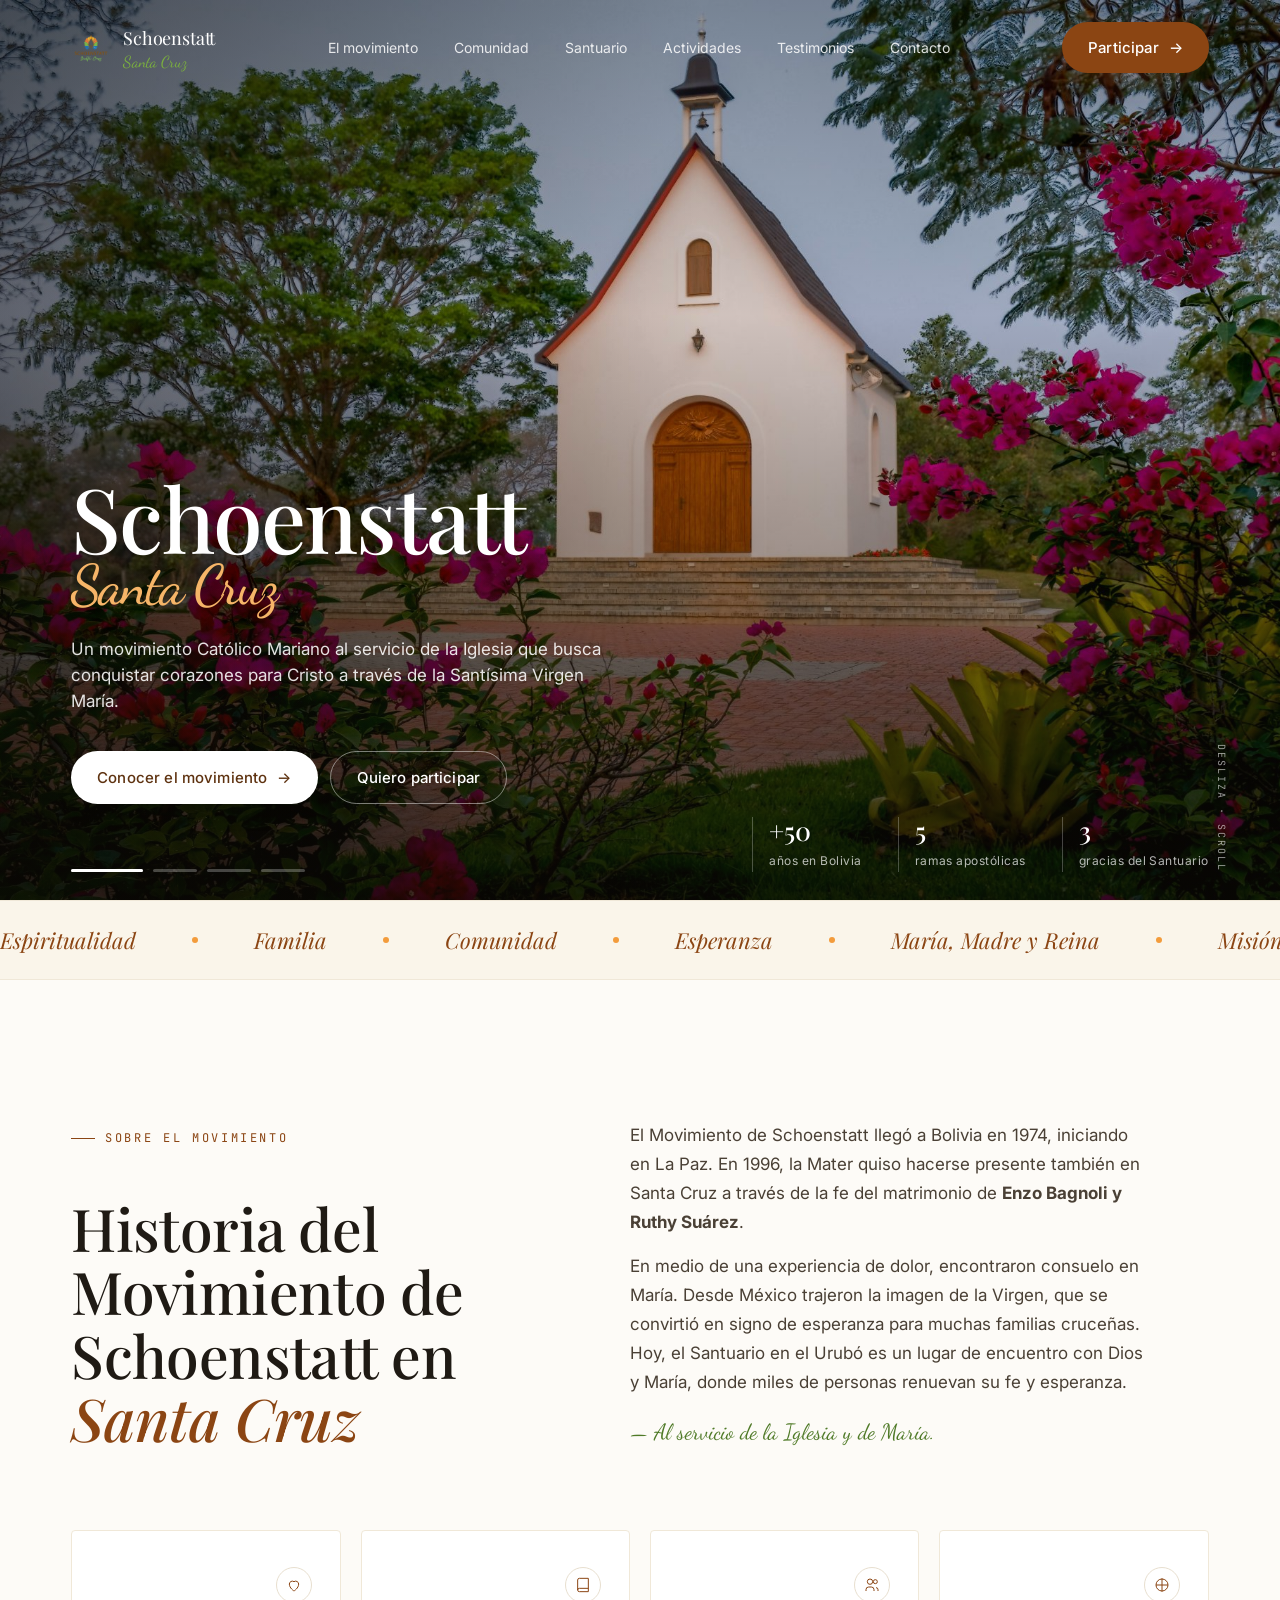
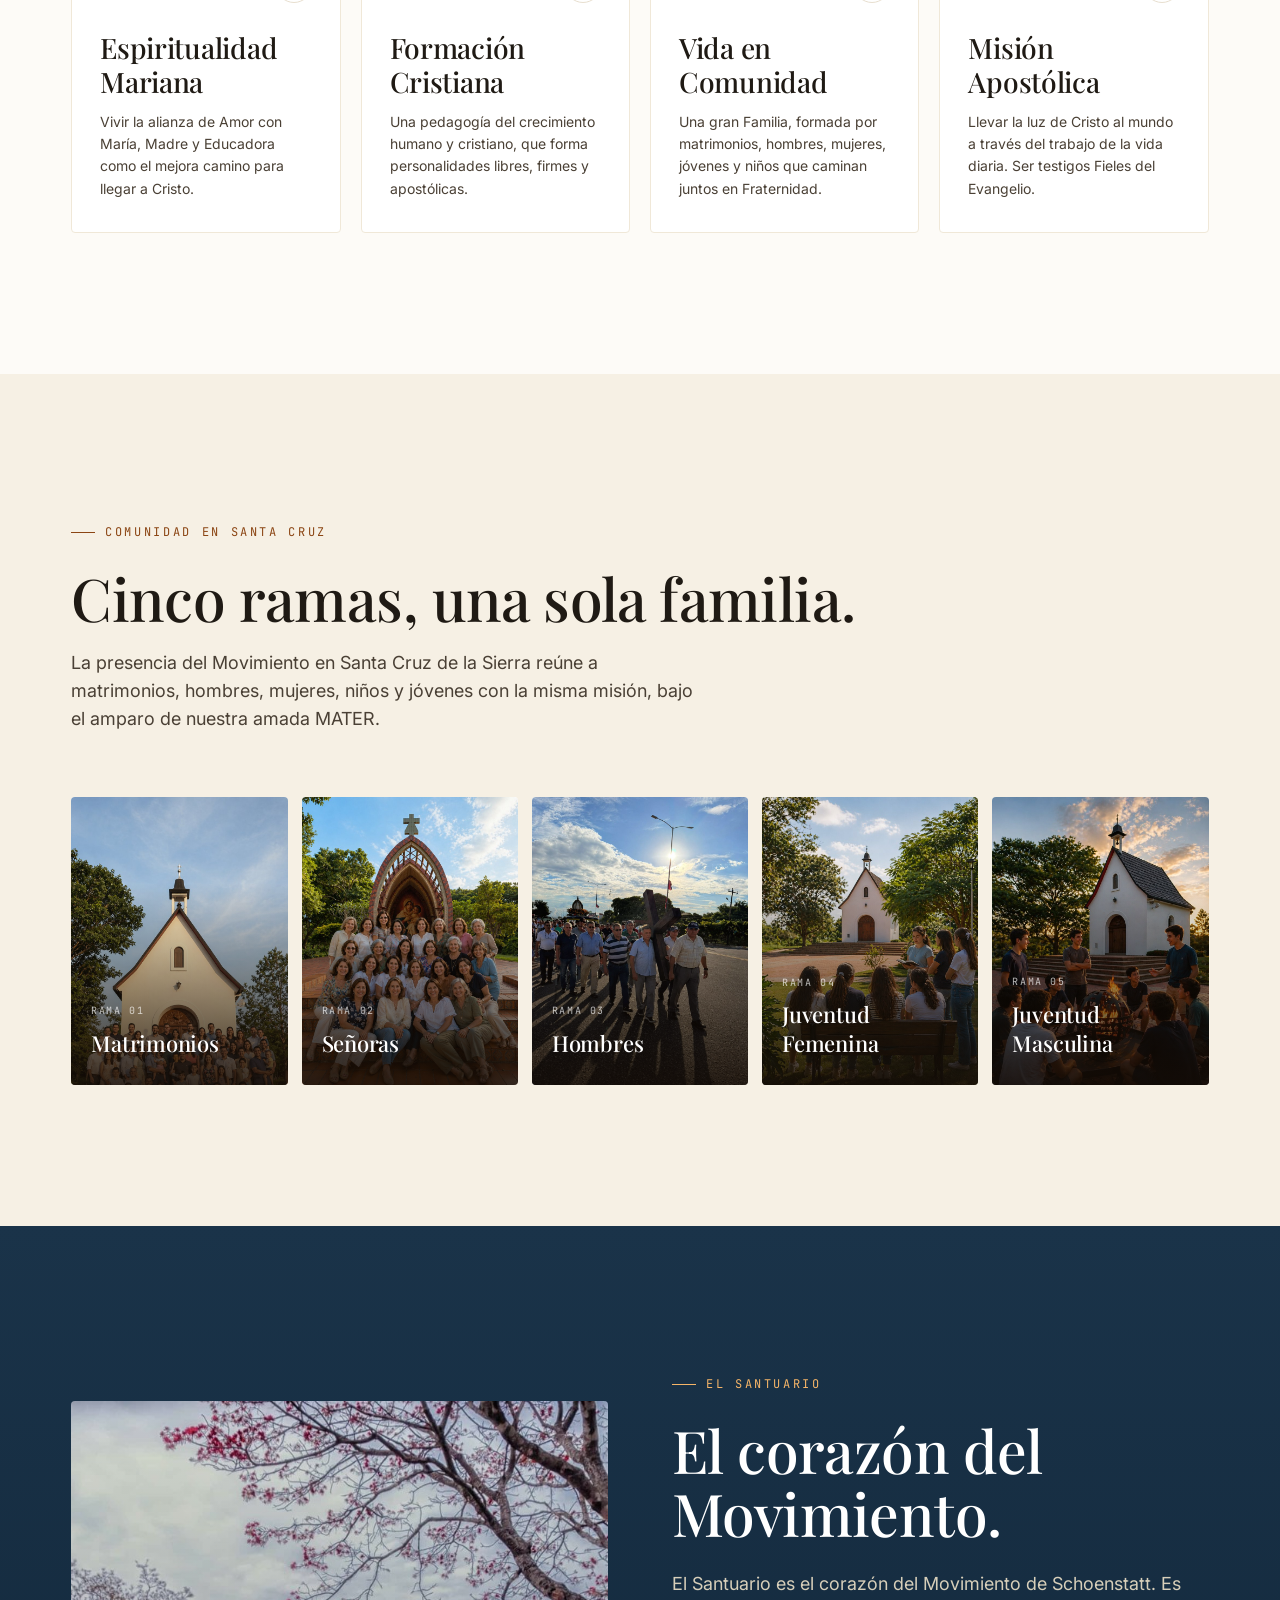
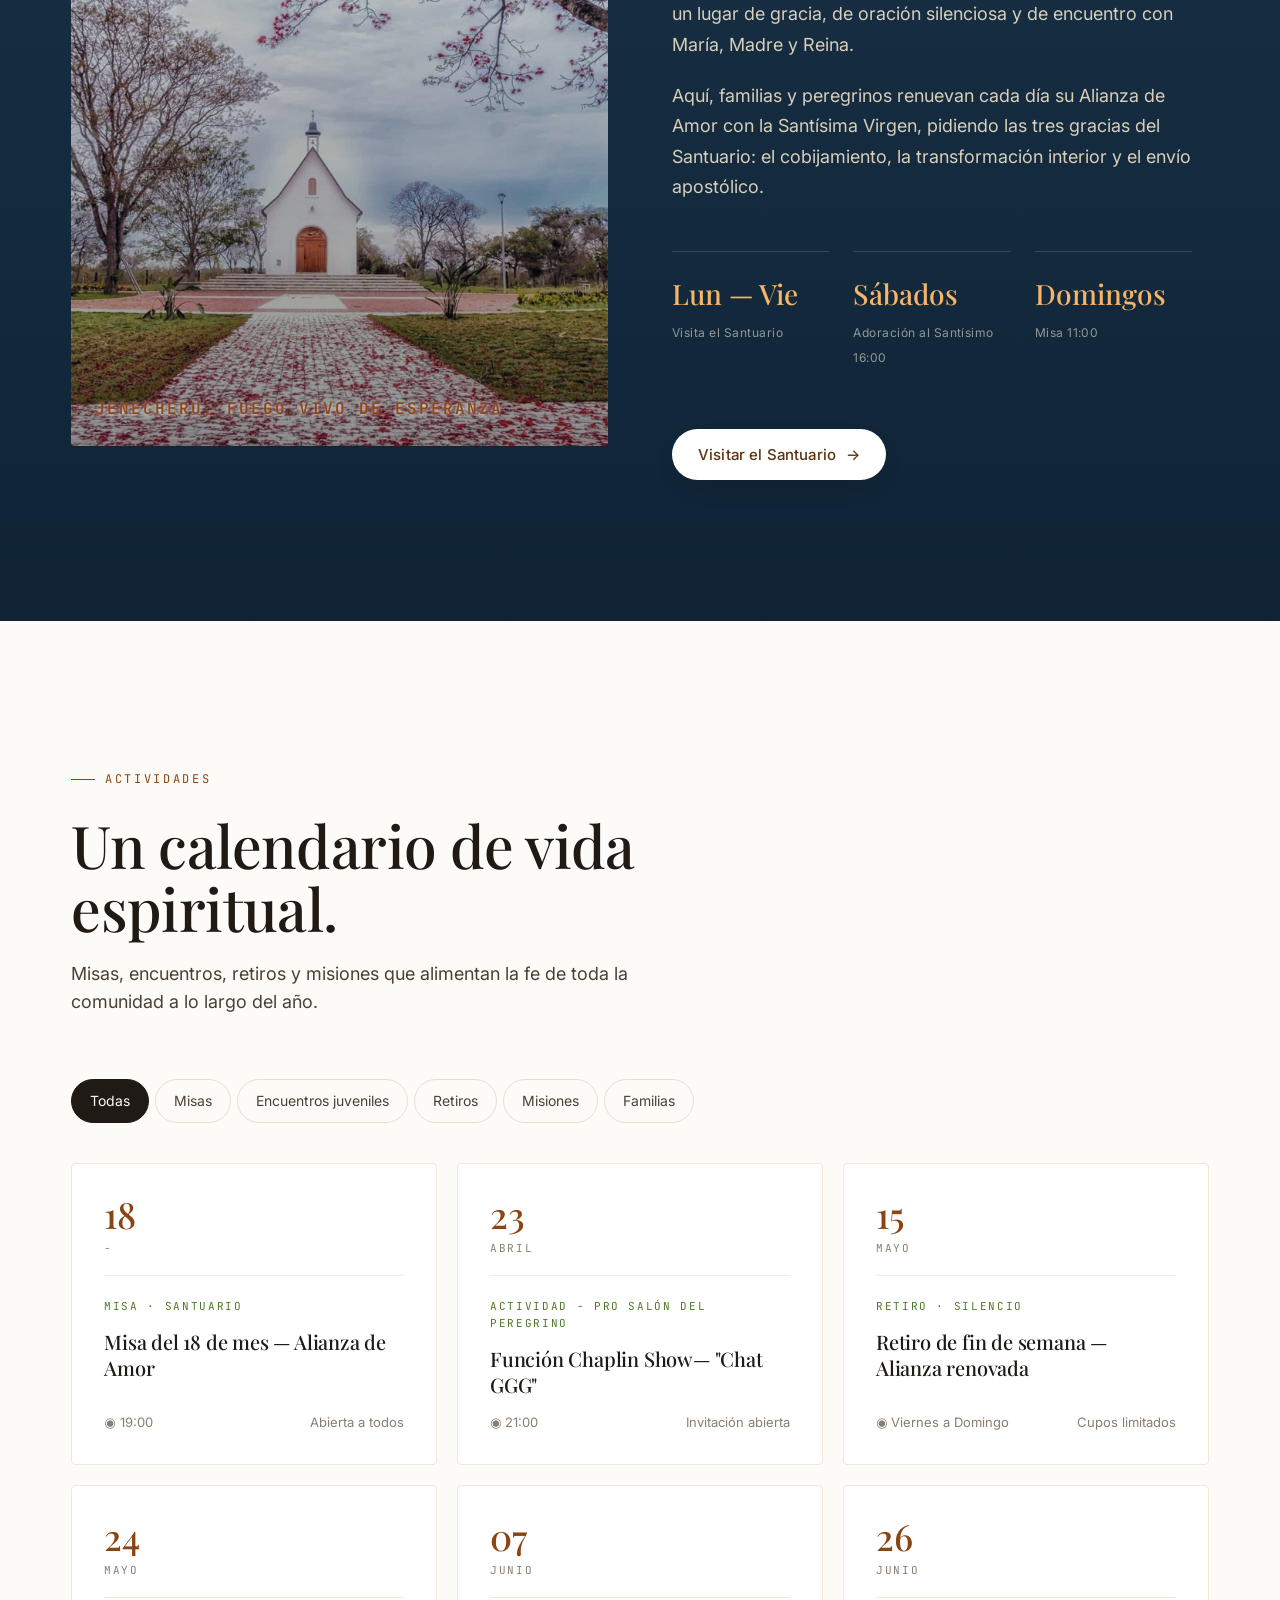
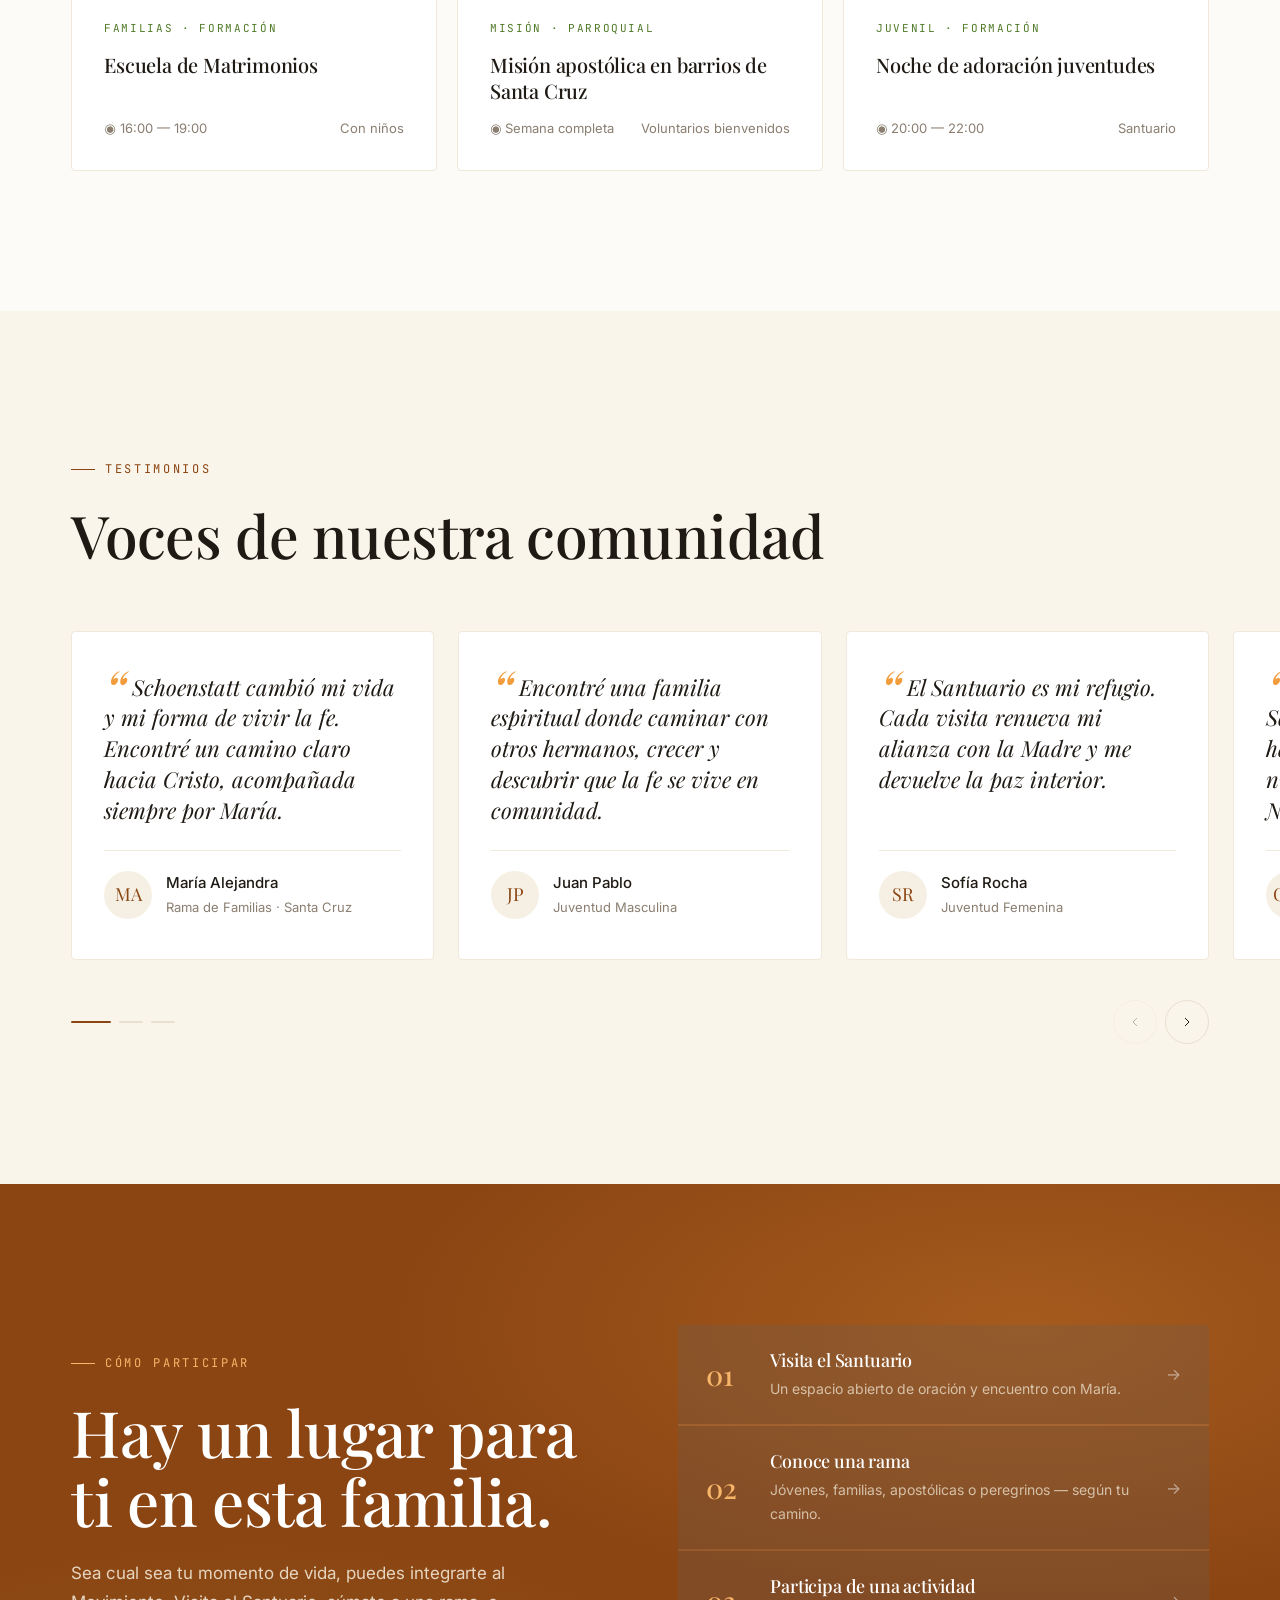
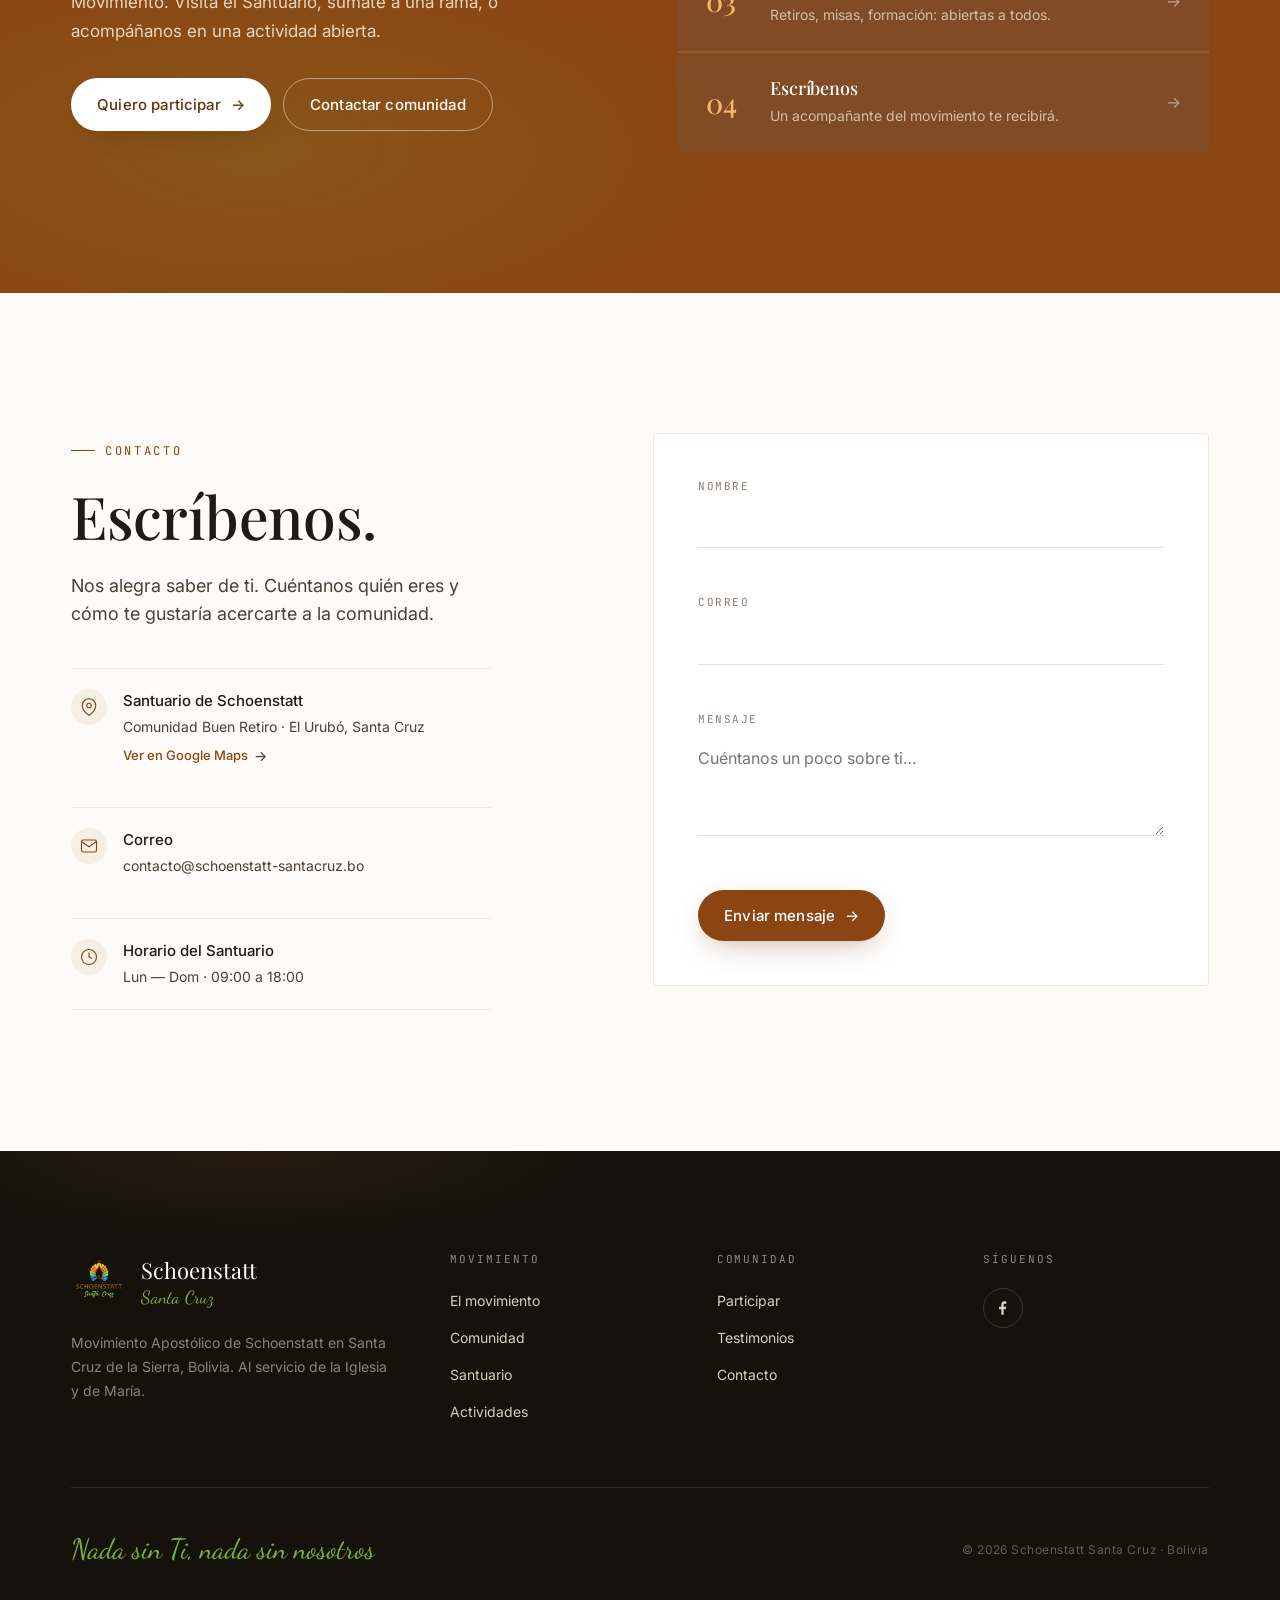
==== commit dca216f4: "Actualización" ====
--- a/index.html
+++ b/index.html
@@ -242,7 +242,7 @@
     <div class="santuario__grid">
       <div class="santuario__visual reveal">
         <img src="assets/santuario.jpeg" alt="Santuario de Schoenstatt Santa Cruz" style="position:absolute;inset:0;width:100%;height:100%;object-fit:cover;object-position:center" />
-        <span class="label" style="color: #D4A853; font-size: 16px; font-weight: 600;">Jenecherú, fuego vivo de esperanza</span>
+        <span class="label" style="color: #8B4A1E; font-size: 16px; font-weight: 700; letter-spacing: 2px; text-shadow: 0 1px 4px rgba(255,255,255,0.9);">Jenecherú, Fuego Vivo de Esperanza</span>
       </div>
 
       <div class="santuario__copy reveal d1">
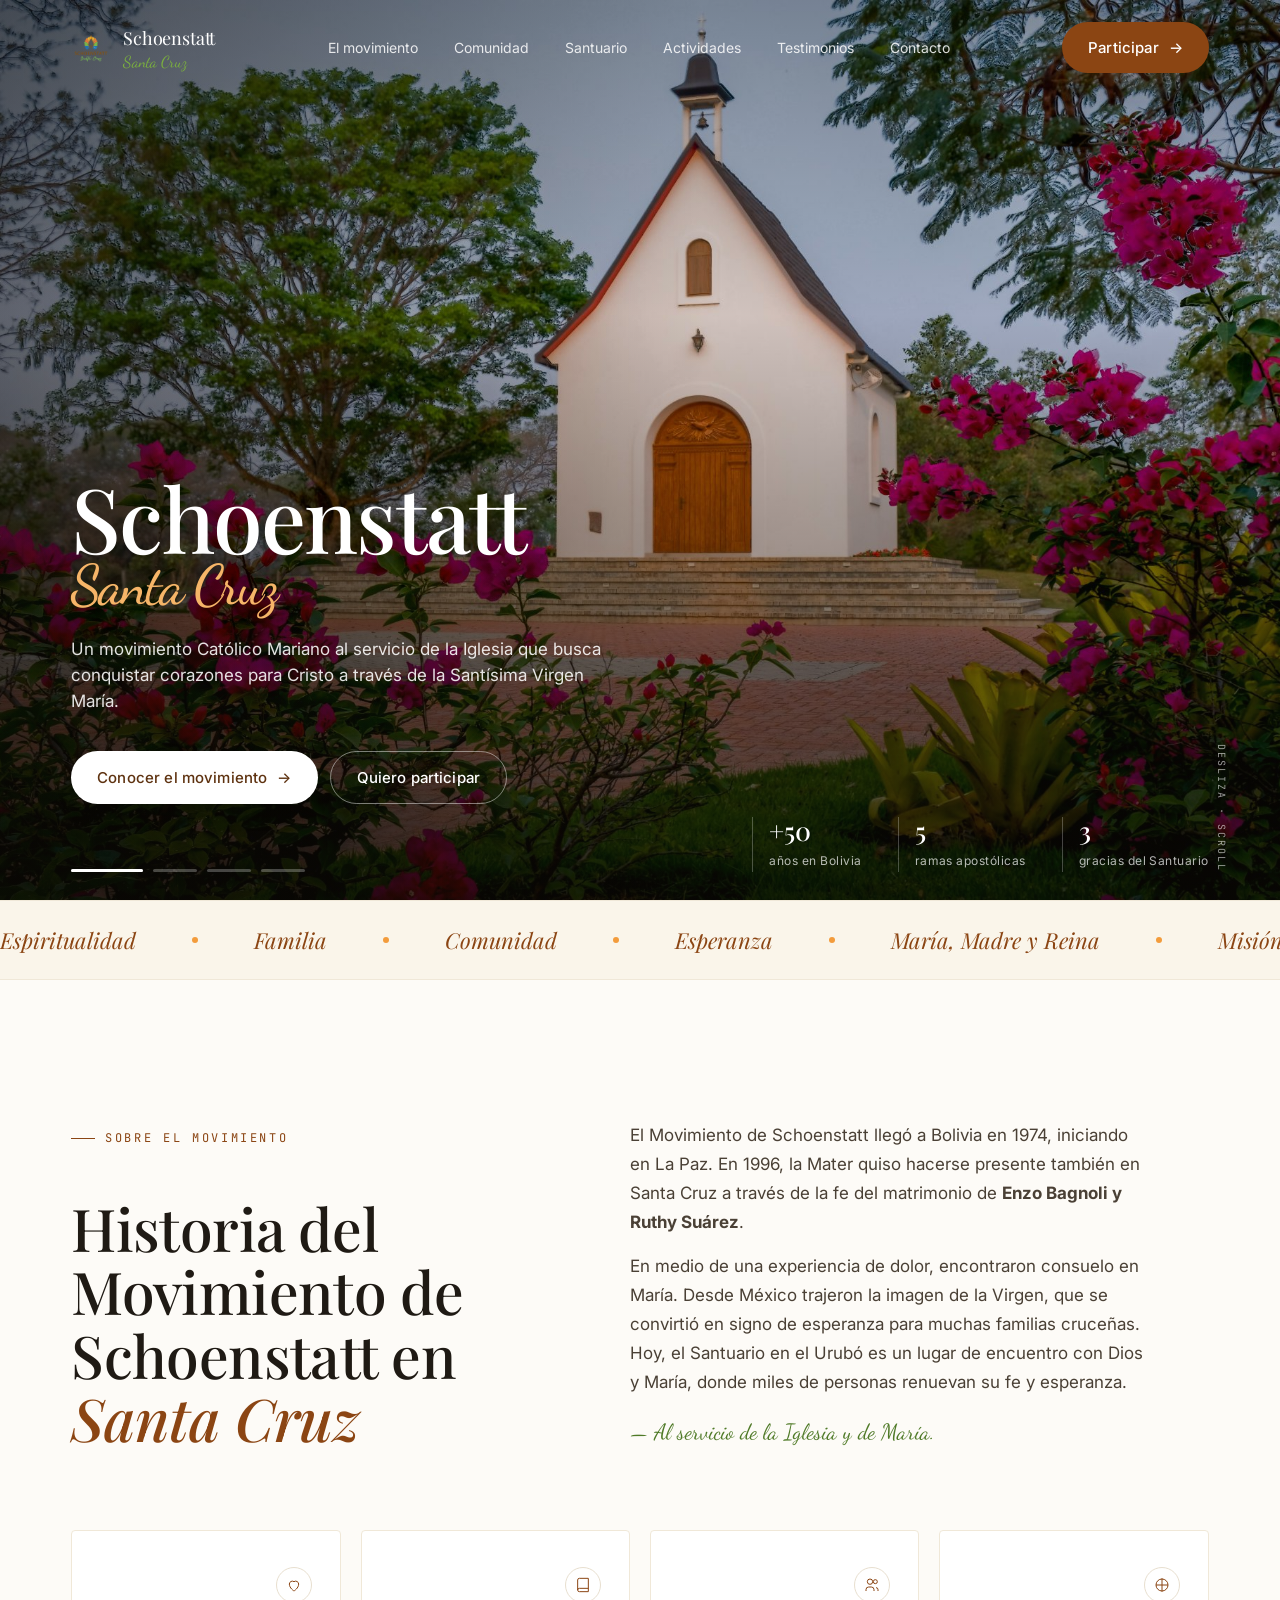
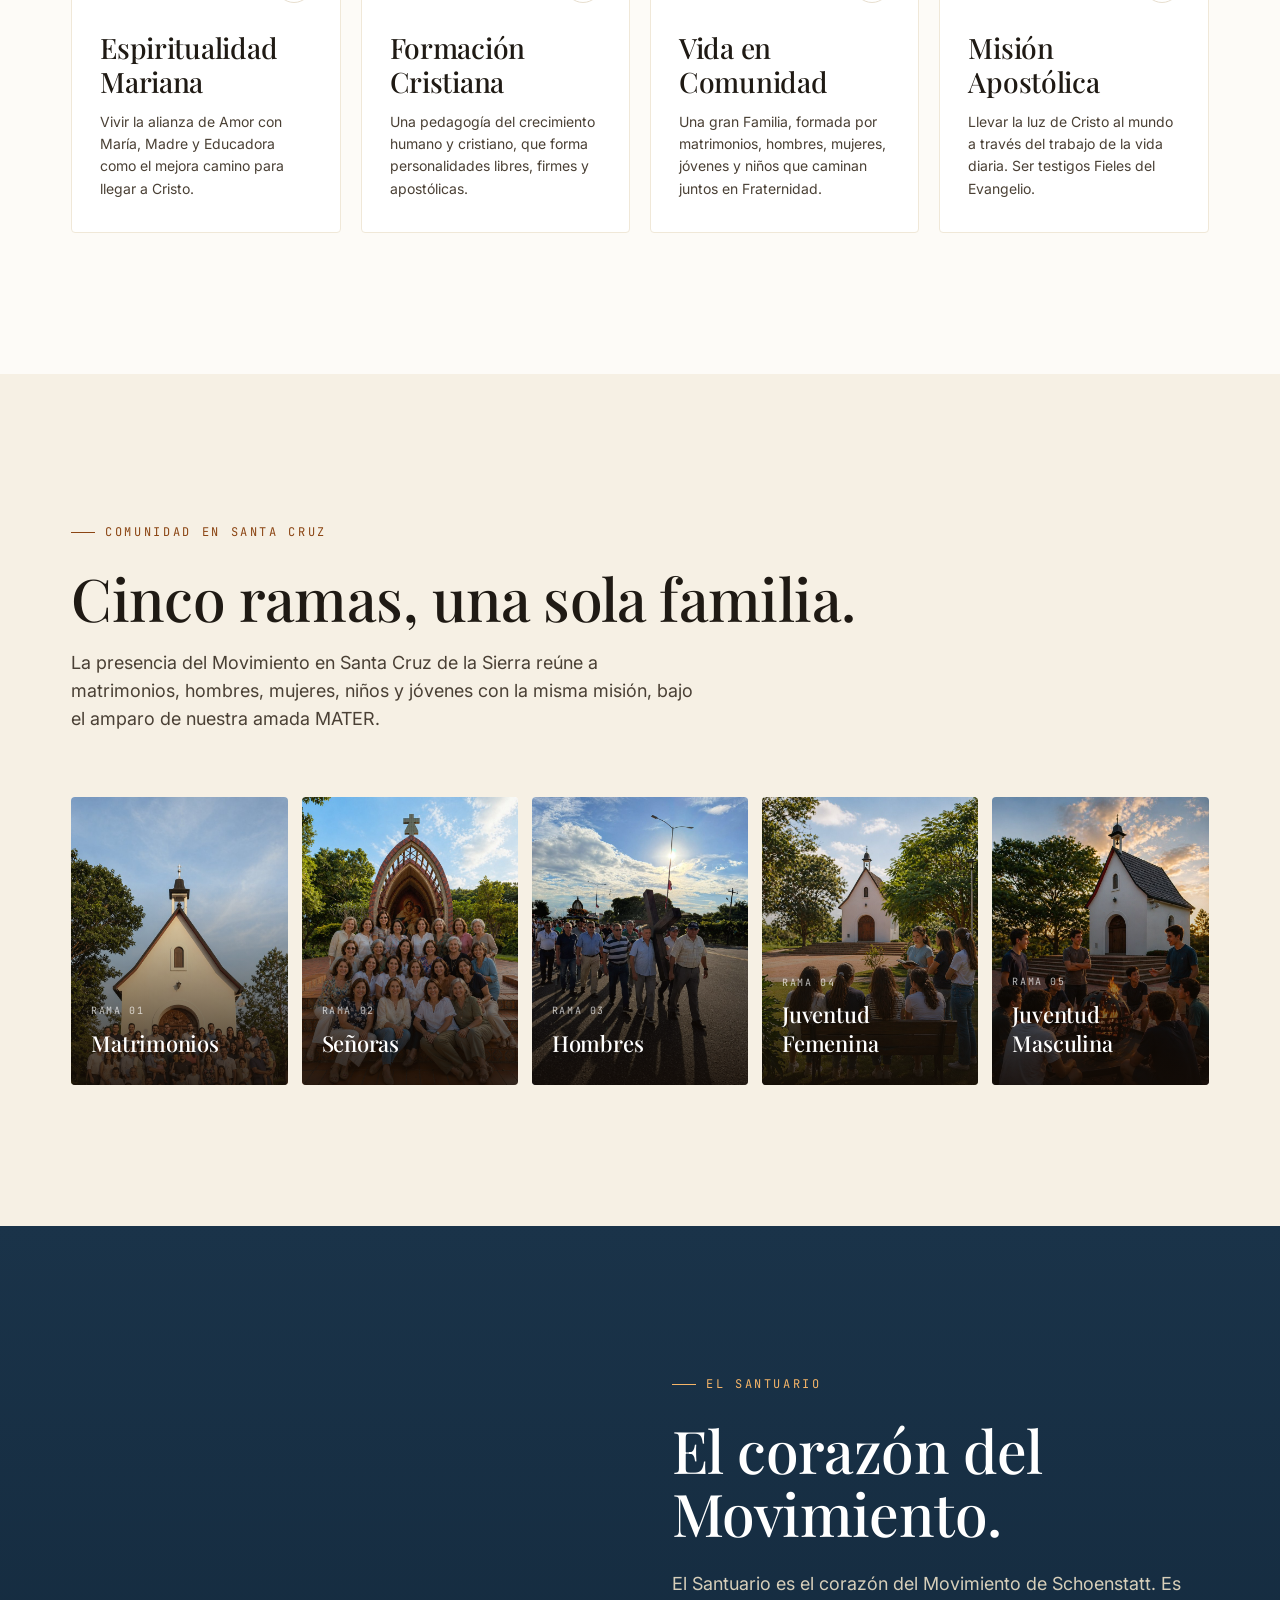
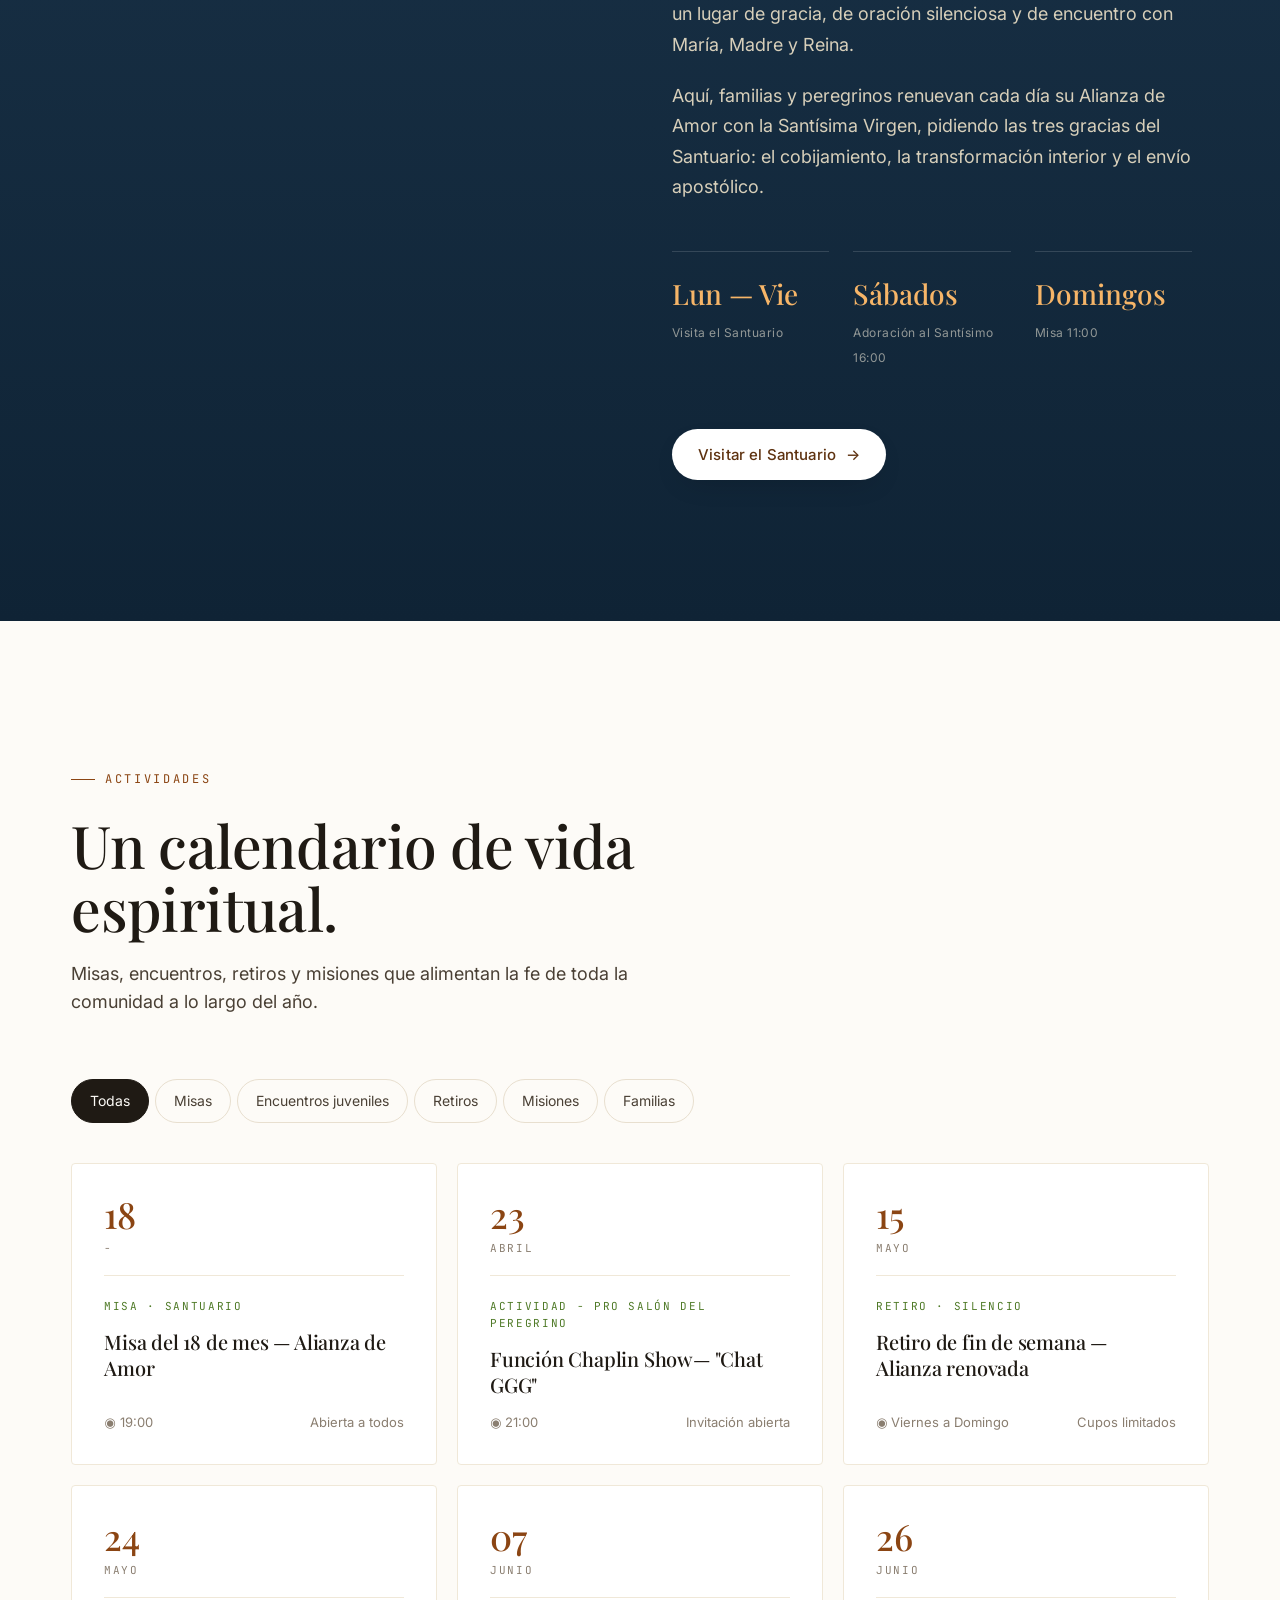
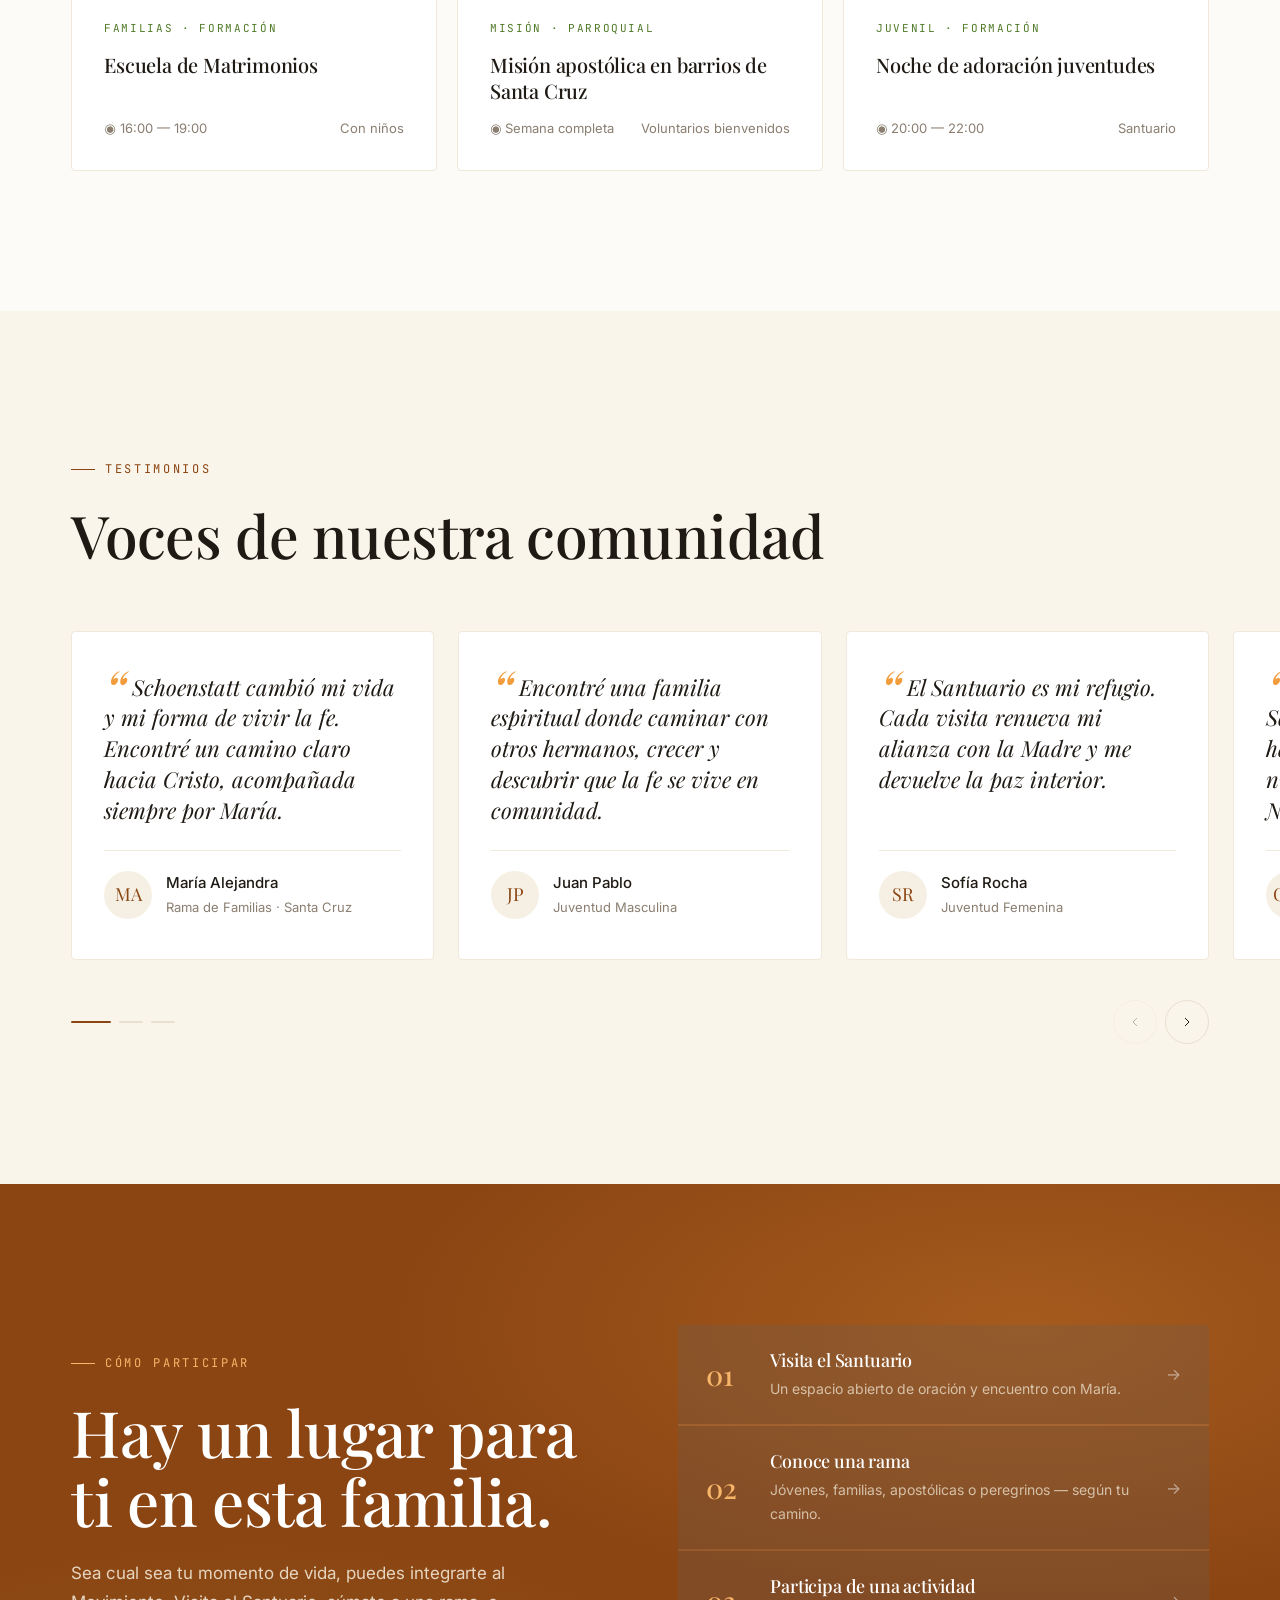
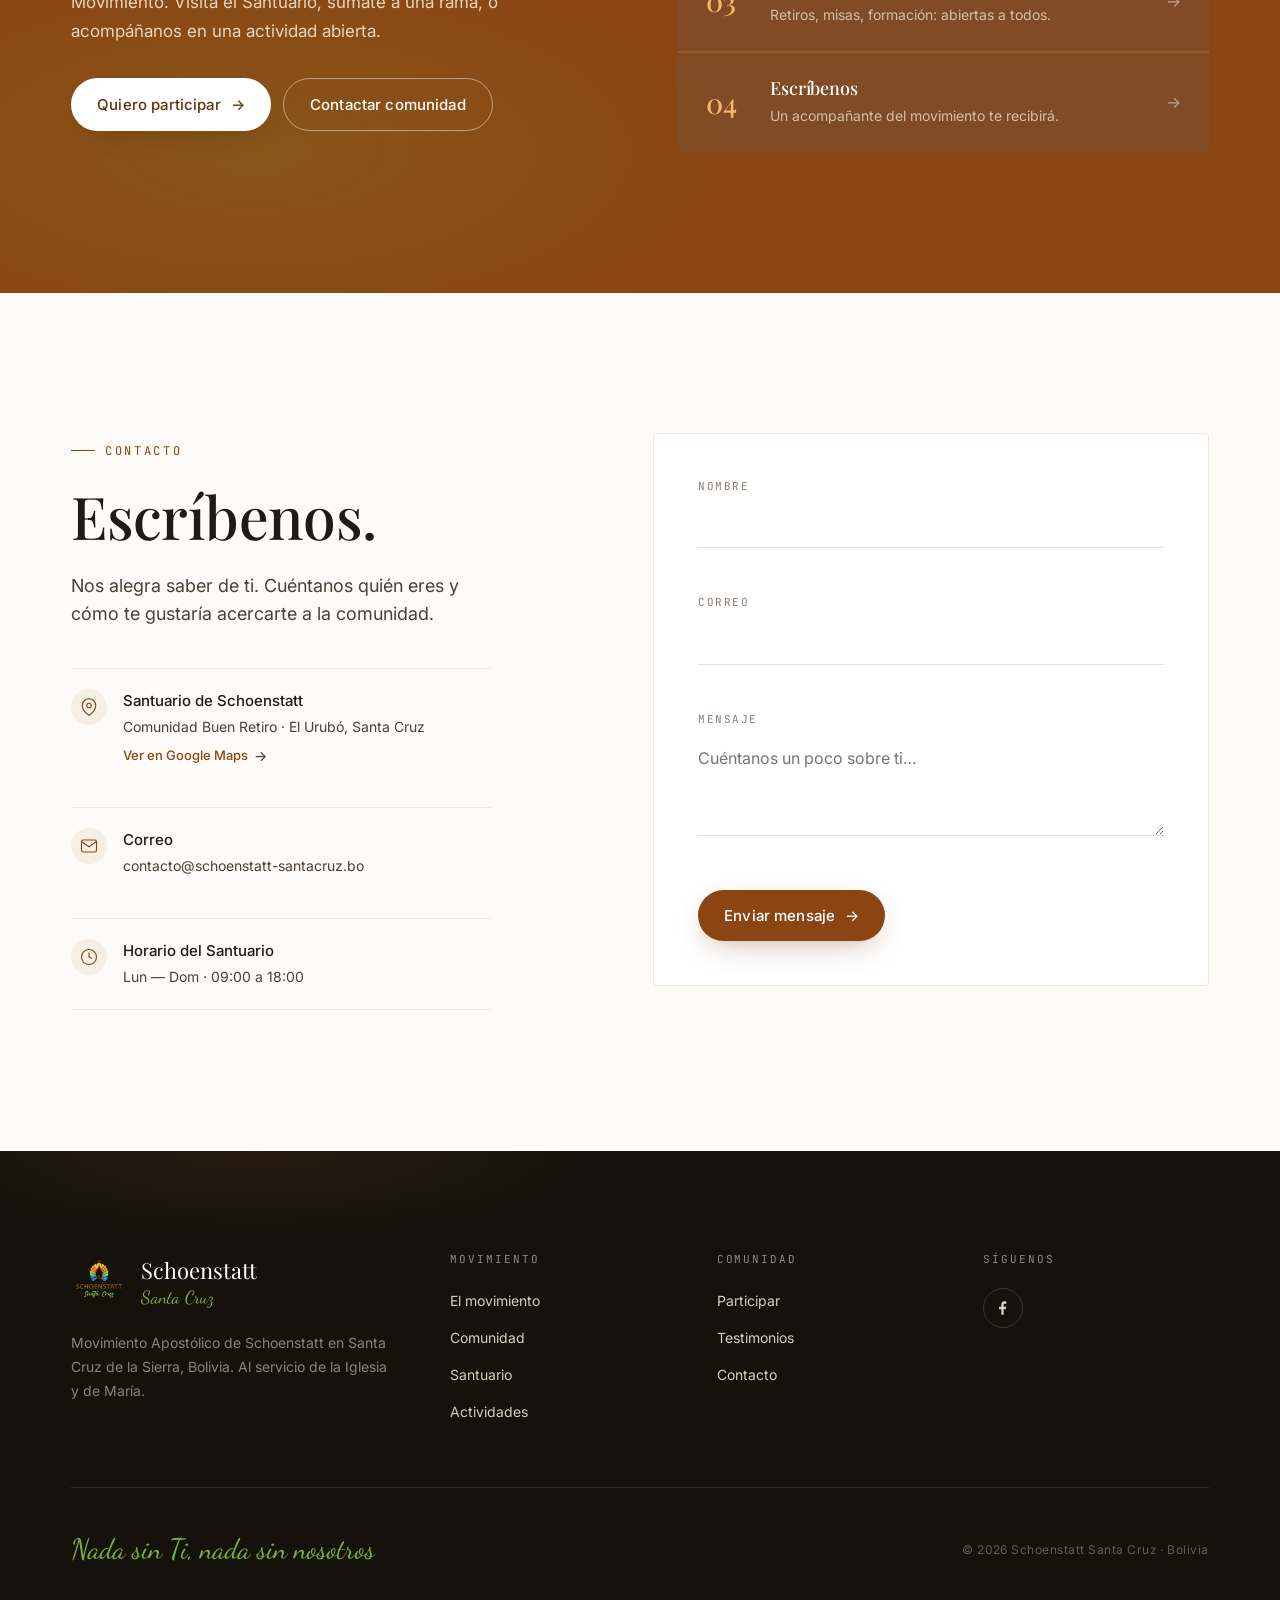
==== commit c75effea: "Actualización" ====
--- a/index.html
+++ b/index.html
@@ -242,7 +242,7 @@
     <div class="santuario__grid">
       <div class="santuario__visual reveal">
         <img src="assets/santuario.jpeg" alt="Santuario de Schoenstatt Santa Cruz" style="position:absolute;inset:0;width:100%;height:100%;object-fit:cover;object-position:center" />
-        <span class="label" style="color: #8B4A1E; font-size: 16px; font-weight: 700; letter-spacing: 2px; text-shadow: 0 1px 4px rgba(255,255,255,0.9);">Jenecherú, Fuego Vivo de Esperanza</span>
+        <span class="label" style="color: #ffffff; font-size: 15px; font-weight: 500; letter-spacing: 1.5px; text-shadow: 0 1px 6px rgba(0,0,0,0.8); text-transform: none; font-family: inherit;">Santuario: Jenecherú, fuego vivo de esperanza</span>
       </div>
 
       <div class="santuario__copy reveal d1">
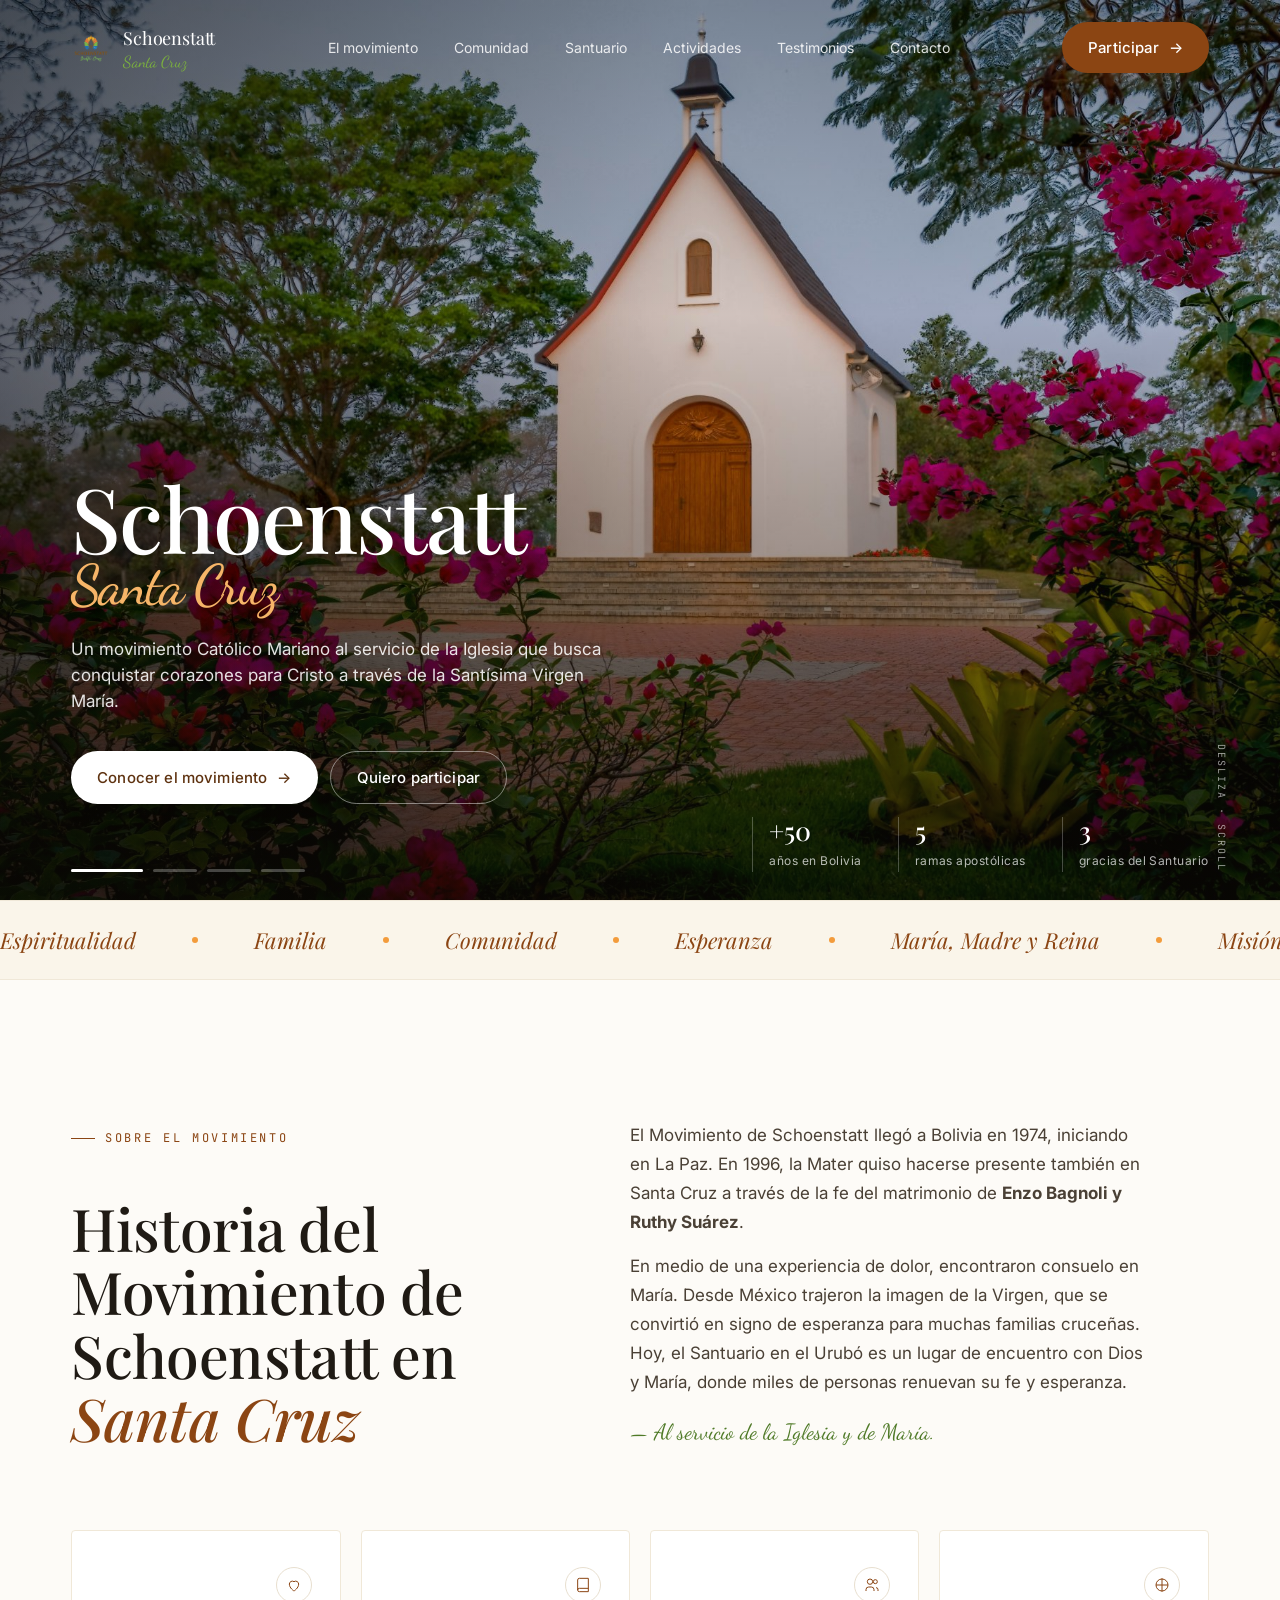
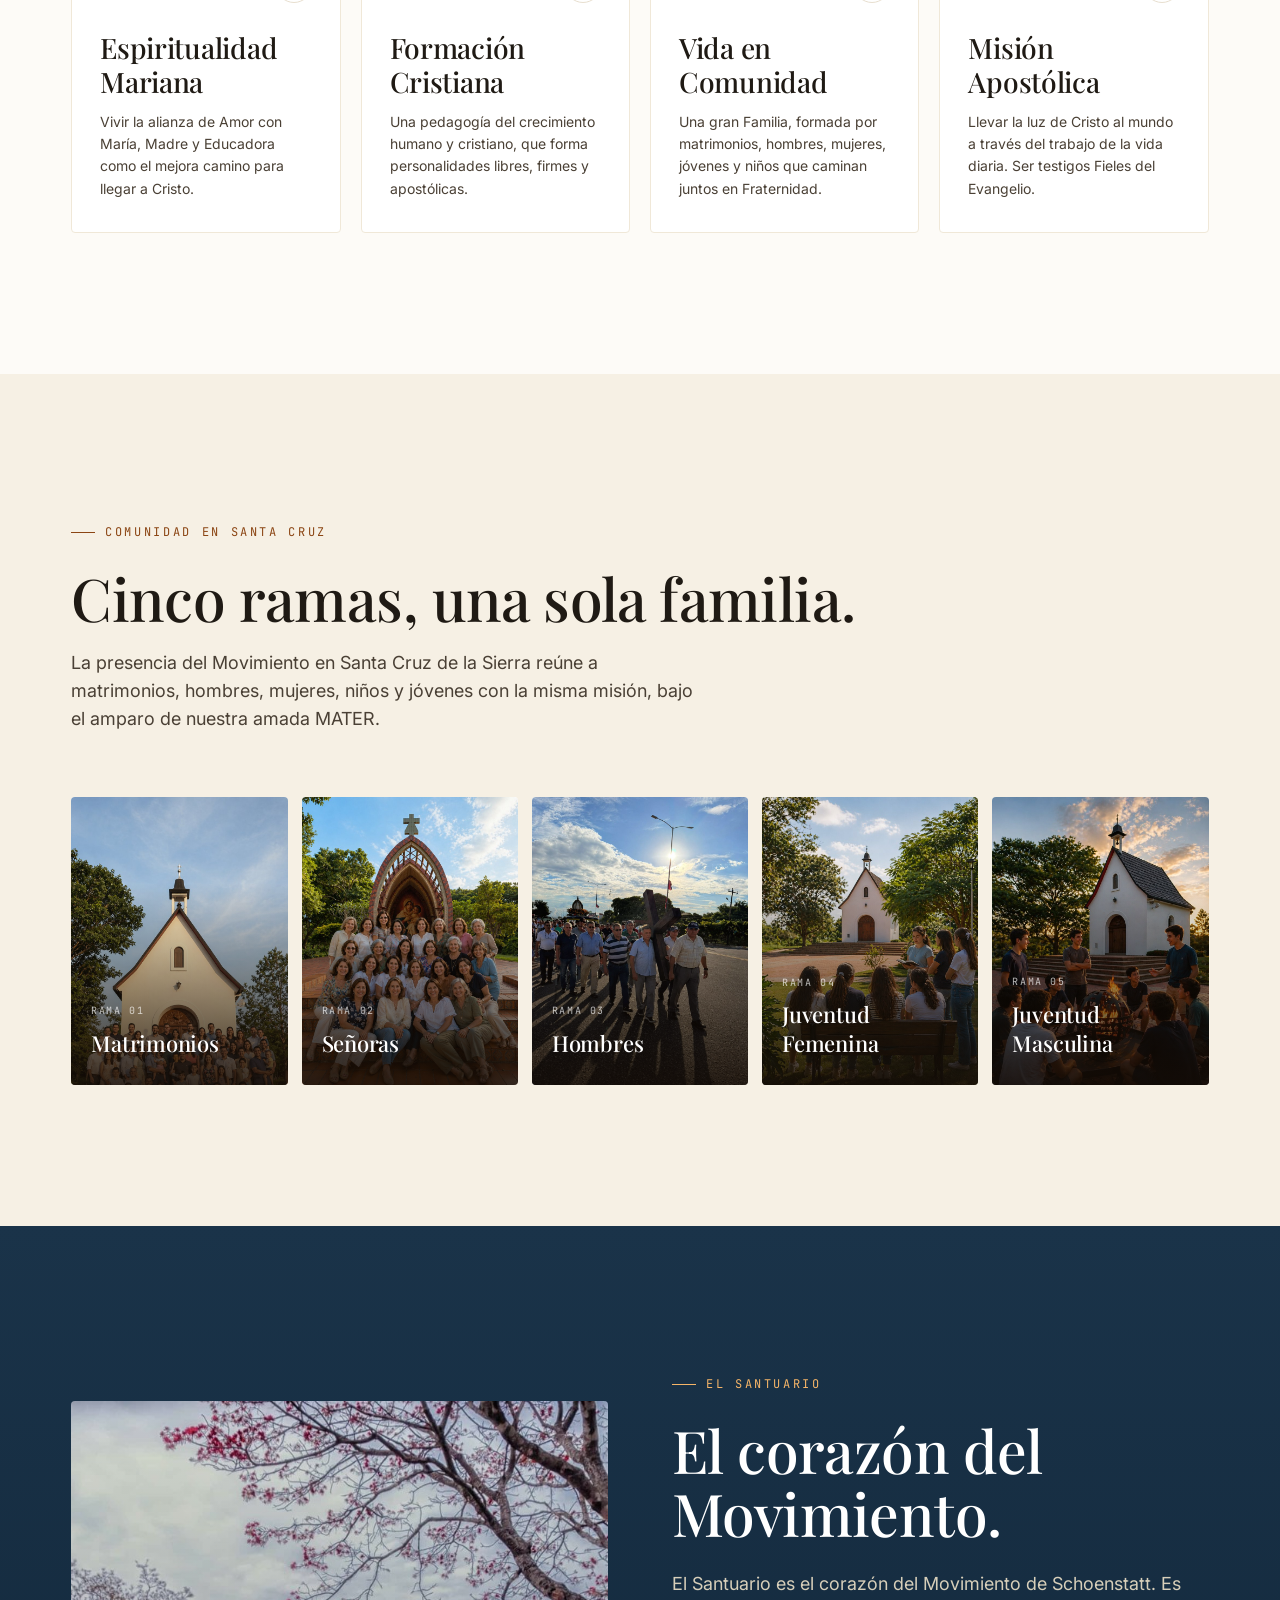
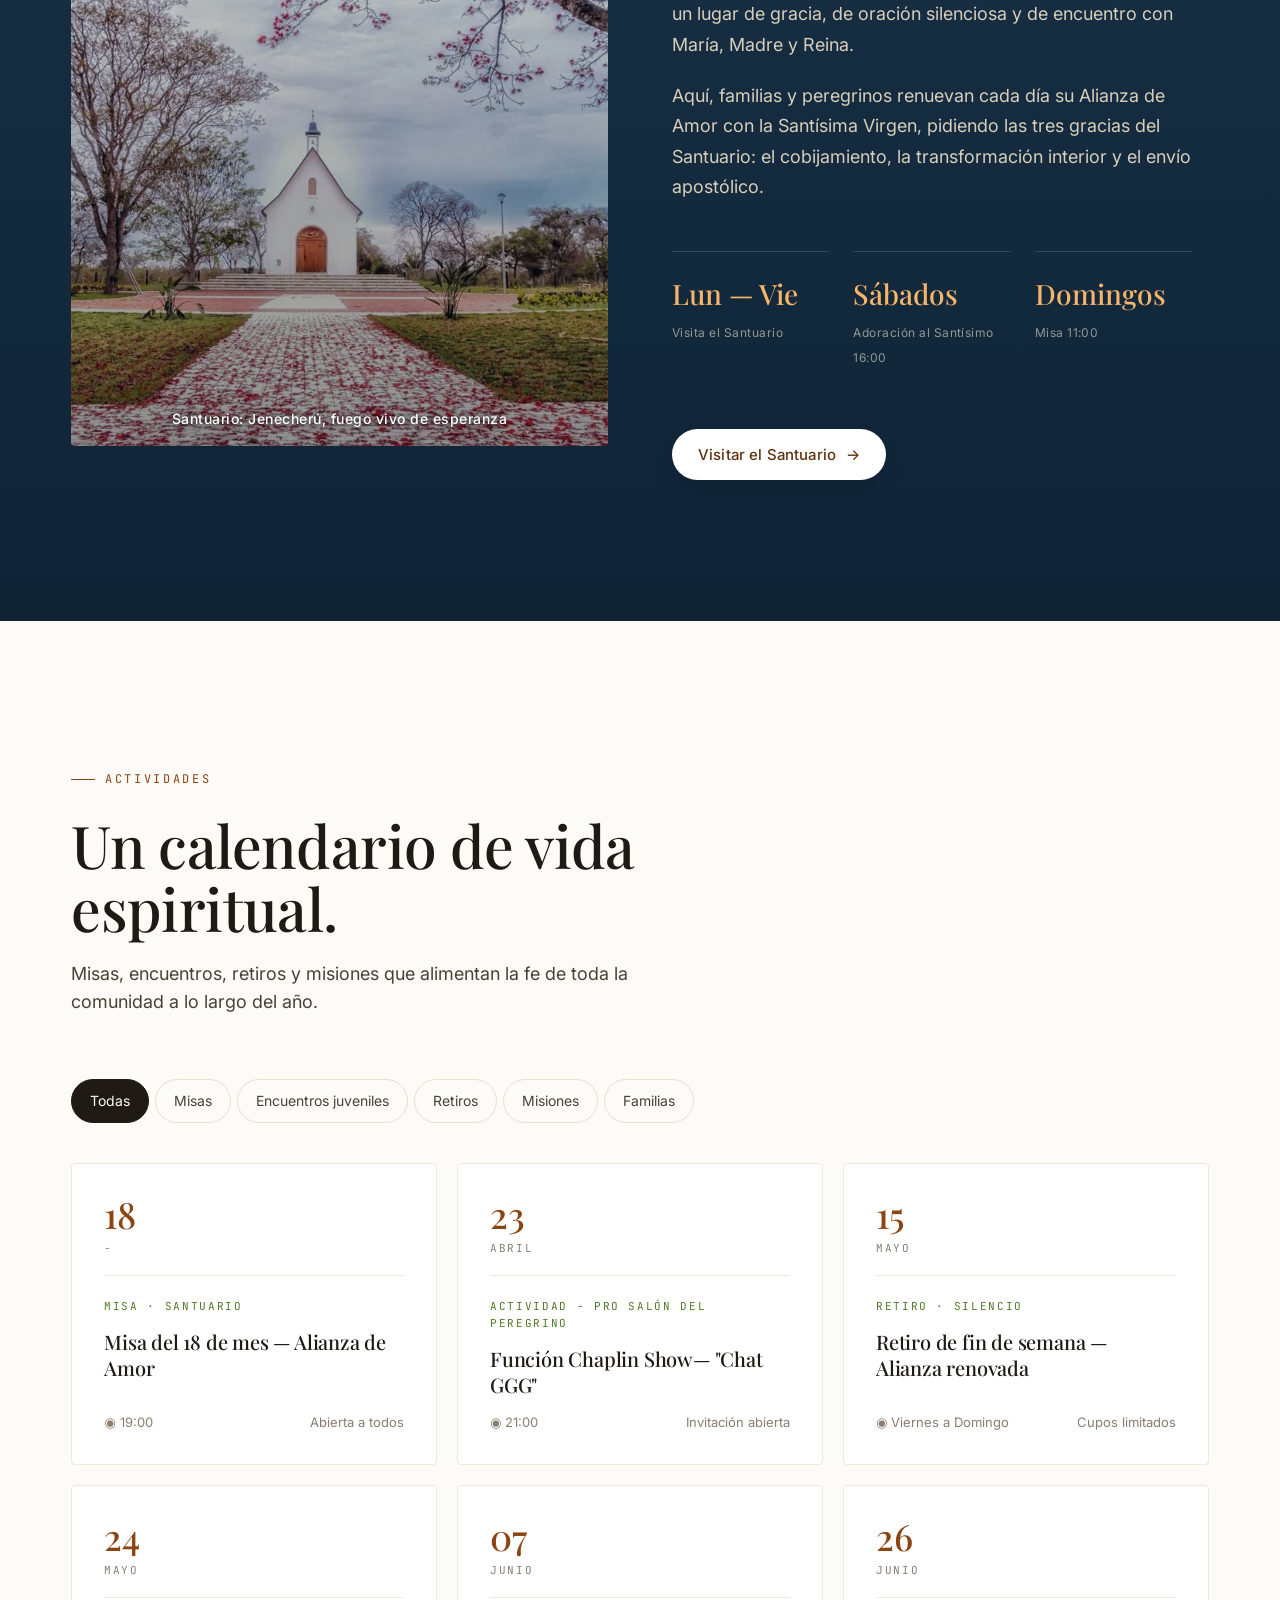
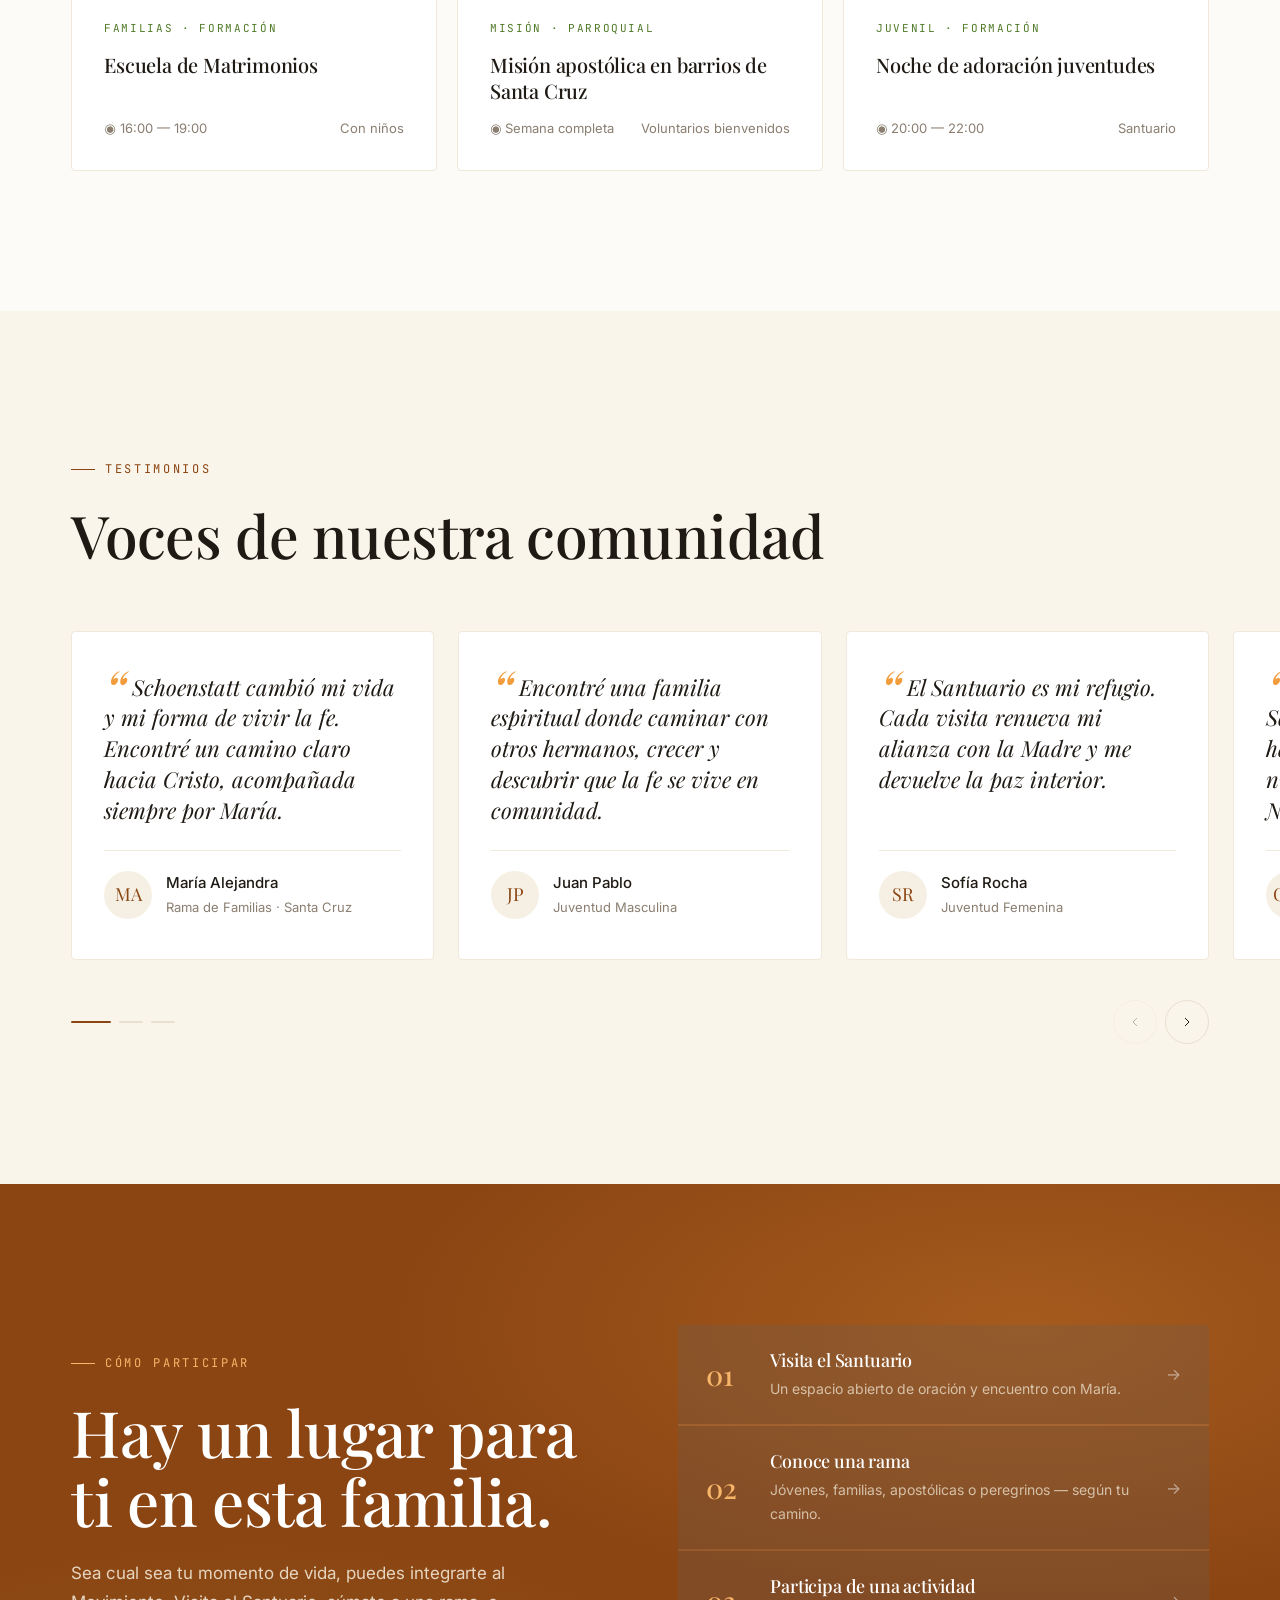
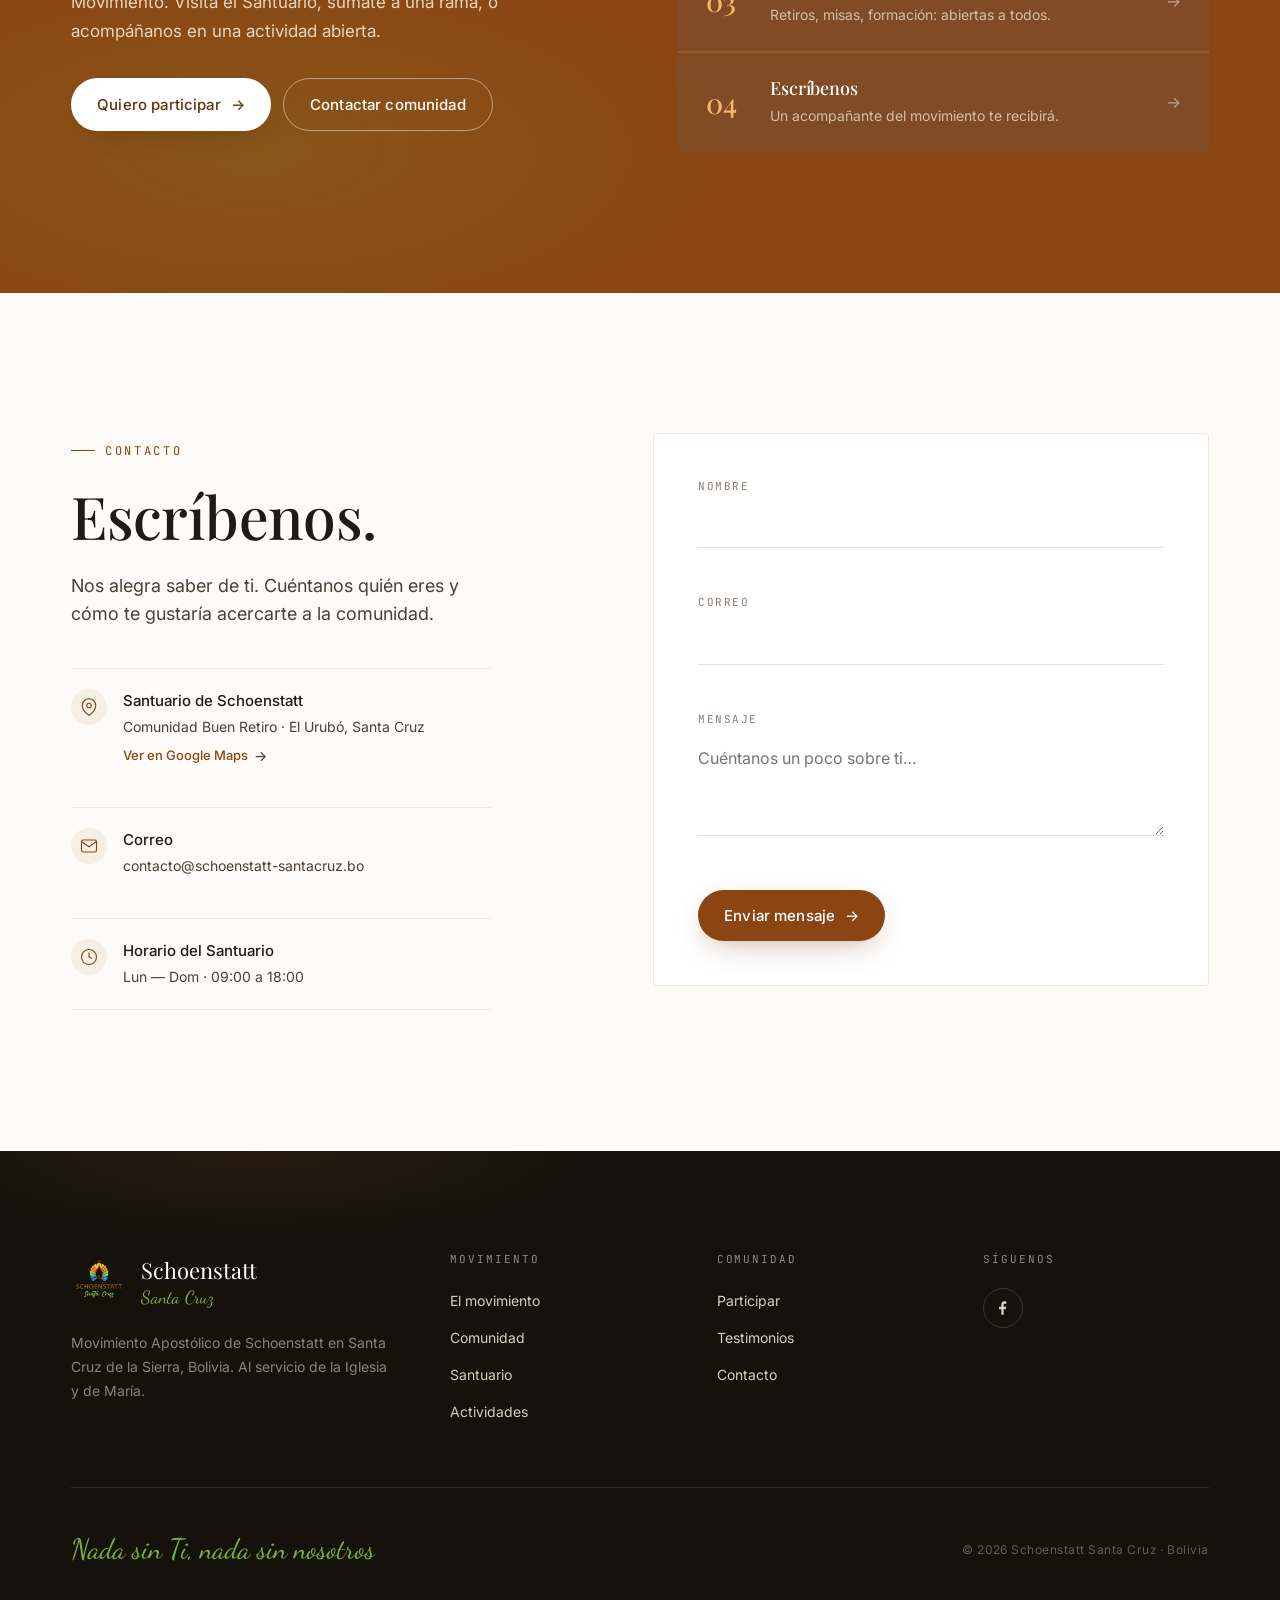
==== commit 2bb78f90: "Actualización" ====
--- a/index.html
+++ b/index.html
@@ -242,7 +242,7 @@
     <div class="santuario__grid">
       <div class="santuario__visual reveal">
         <img src="assets/santuario.jpeg" alt="Santuario de Schoenstatt Santa Cruz" style="position:absolute;inset:0;width:100%;height:100%;object-fit:cover;object-position:center" />
-        <span class="label" style="color: #ffffff; font-size: 15px; font-weight: 500; letter-spacing: 1.5px; text-shadow: 0 1px 6px rgba(0,0,0,0.8); text-transform: none; font-family: inherit;">Santuario: Jenecherú, fuego vivo de esperanza</span>
+        <span class="label" style="color: #ffffff; font-size: 14px; font-weight: 500; letter-spacing: 0.5px; text-shadow: 0 1px 6px rgba(0,0,0,0.9); text-transform: none !important; font-family: inherit; text-align: center; width: 100%; display: block; margin: 0 auto; left: 0; right: 0; position: absolute; bottom: 16px;">Santuario: Jenecherú, fuego vivo de esperanza</span>
       </div>
 
       <div class="santuario__copy reveal d1">
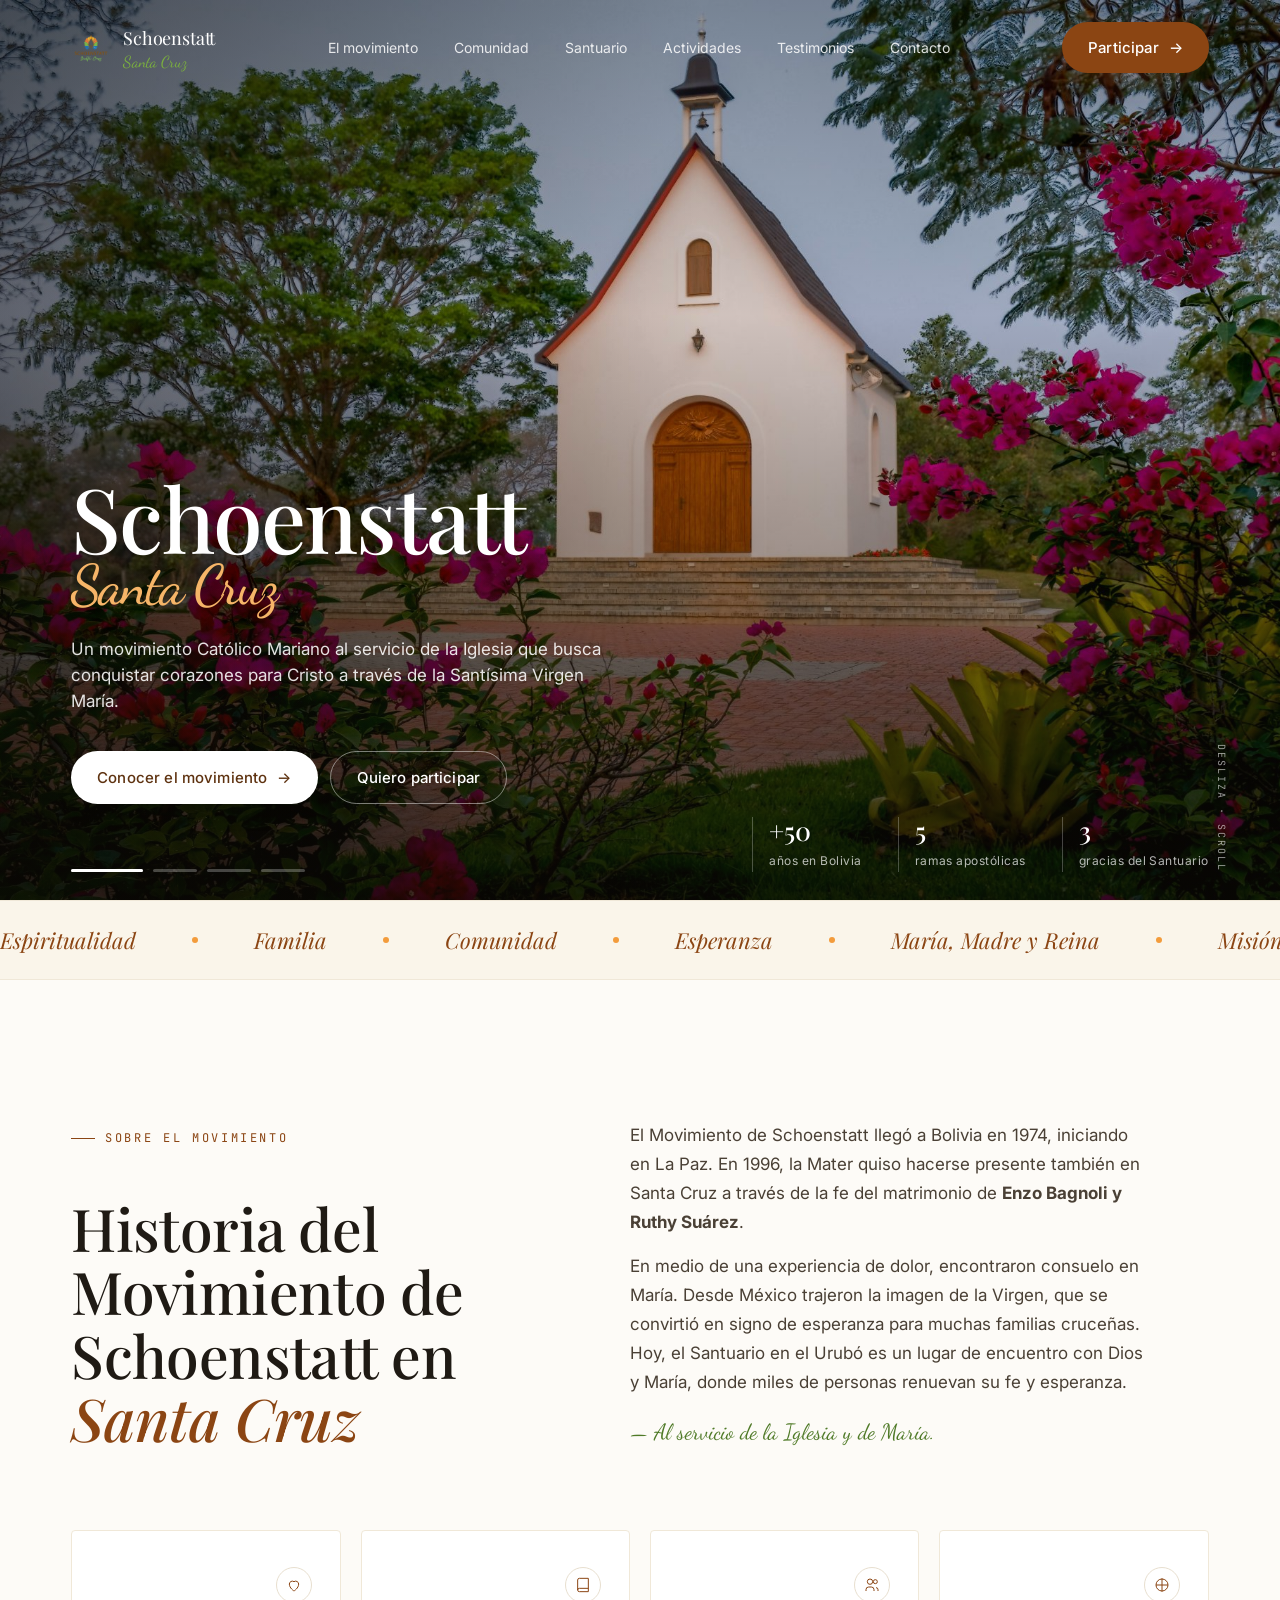
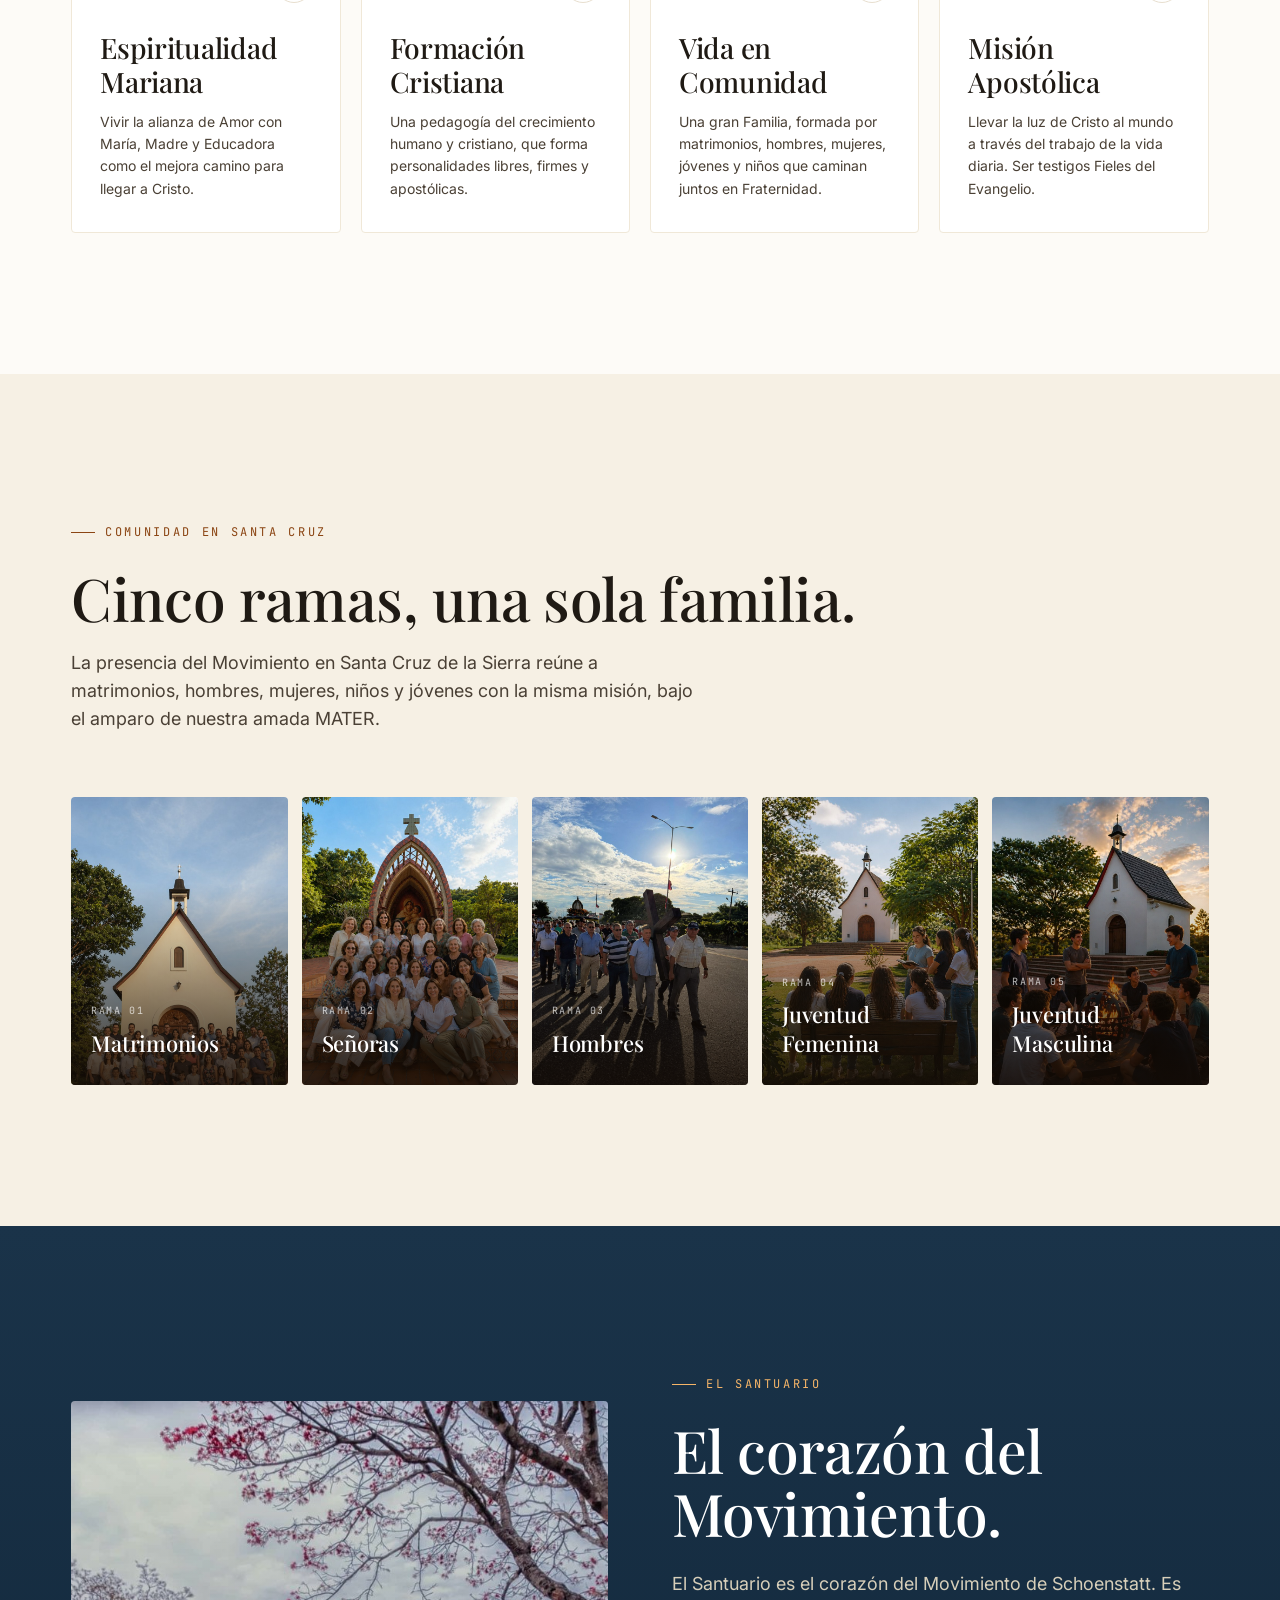
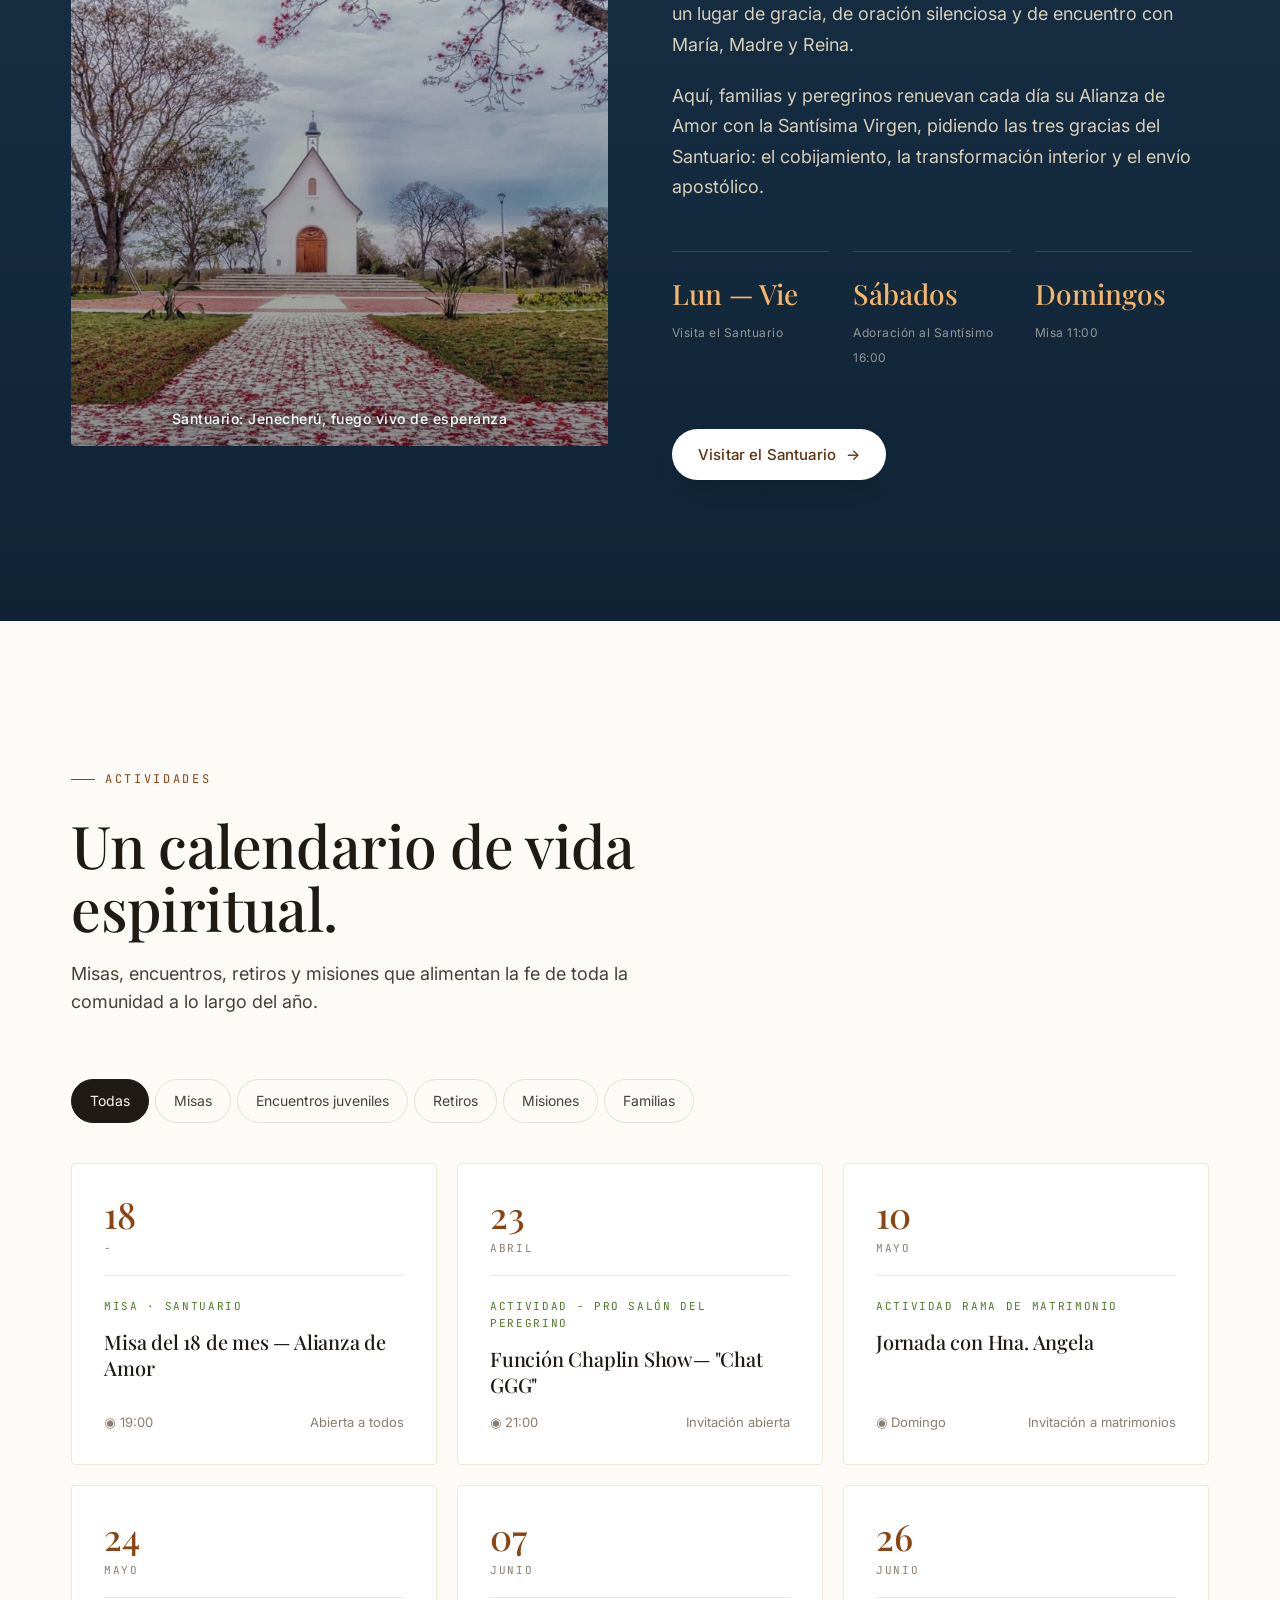
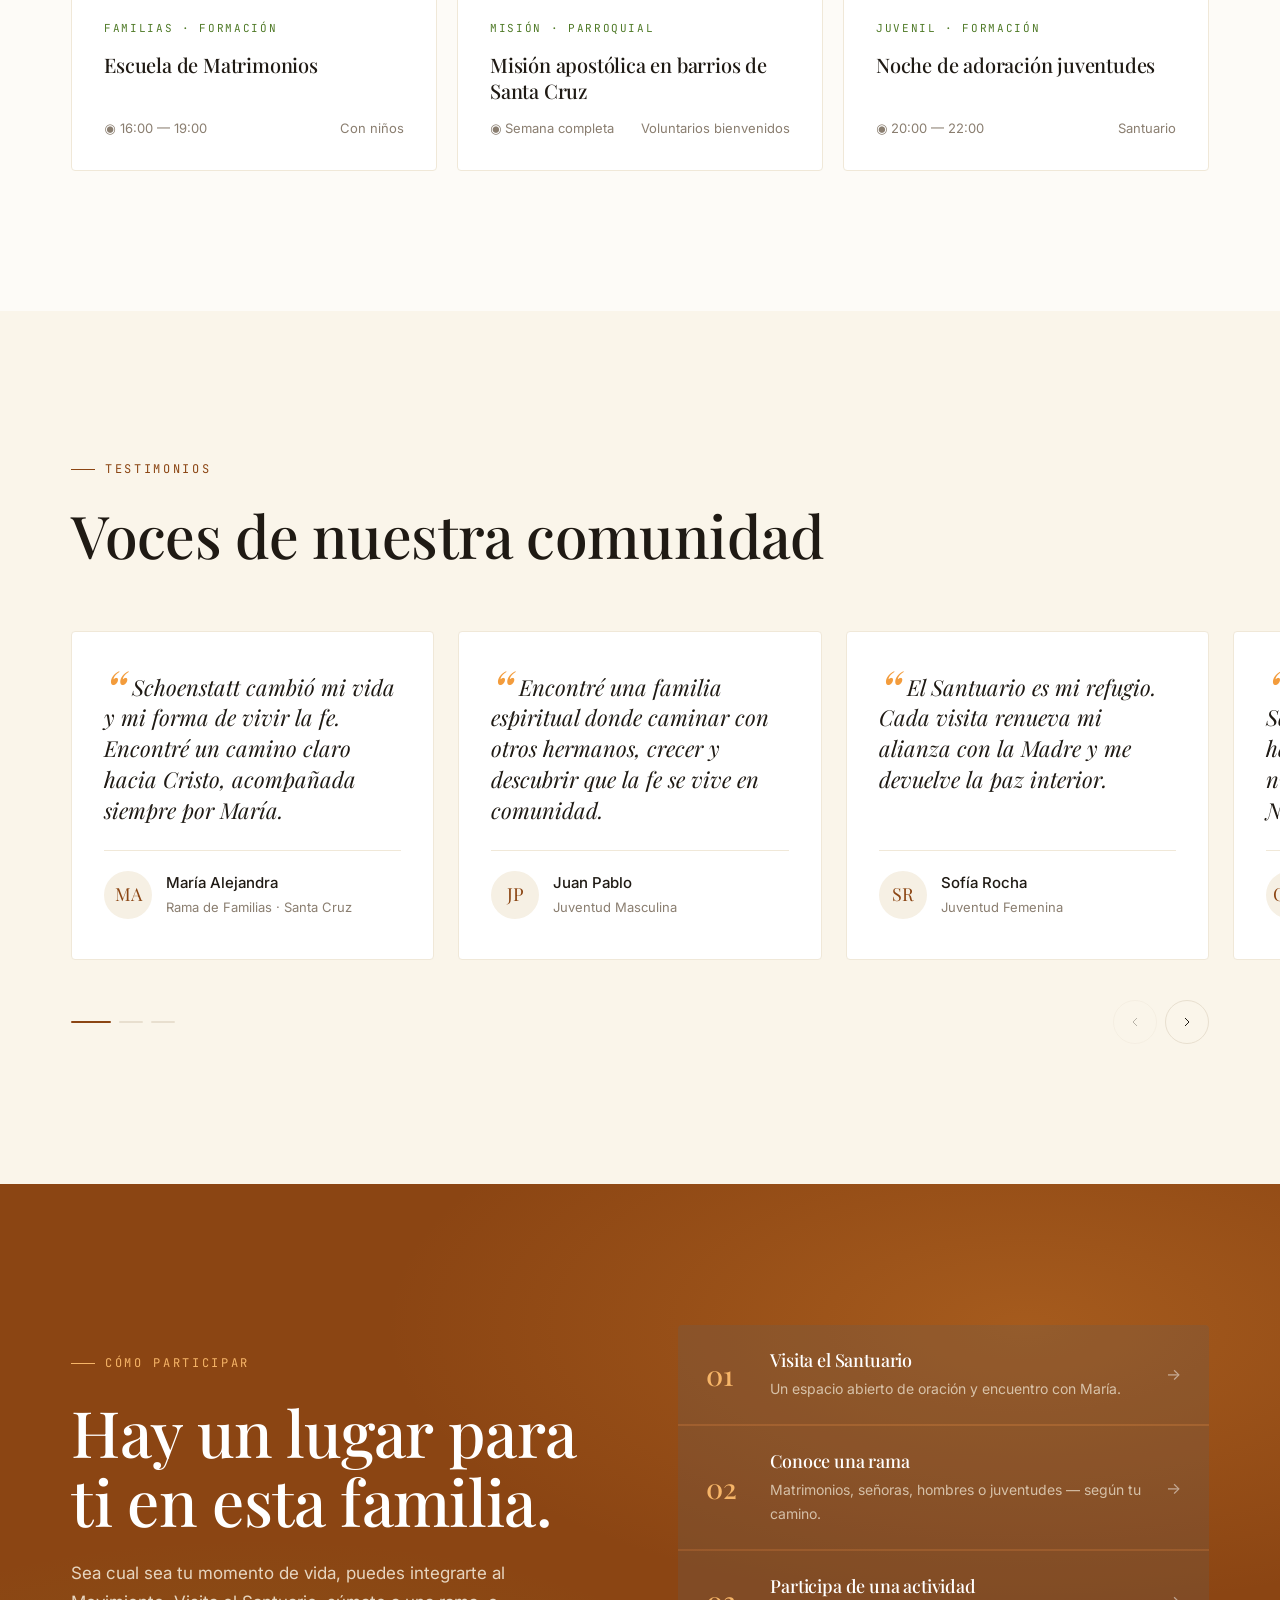
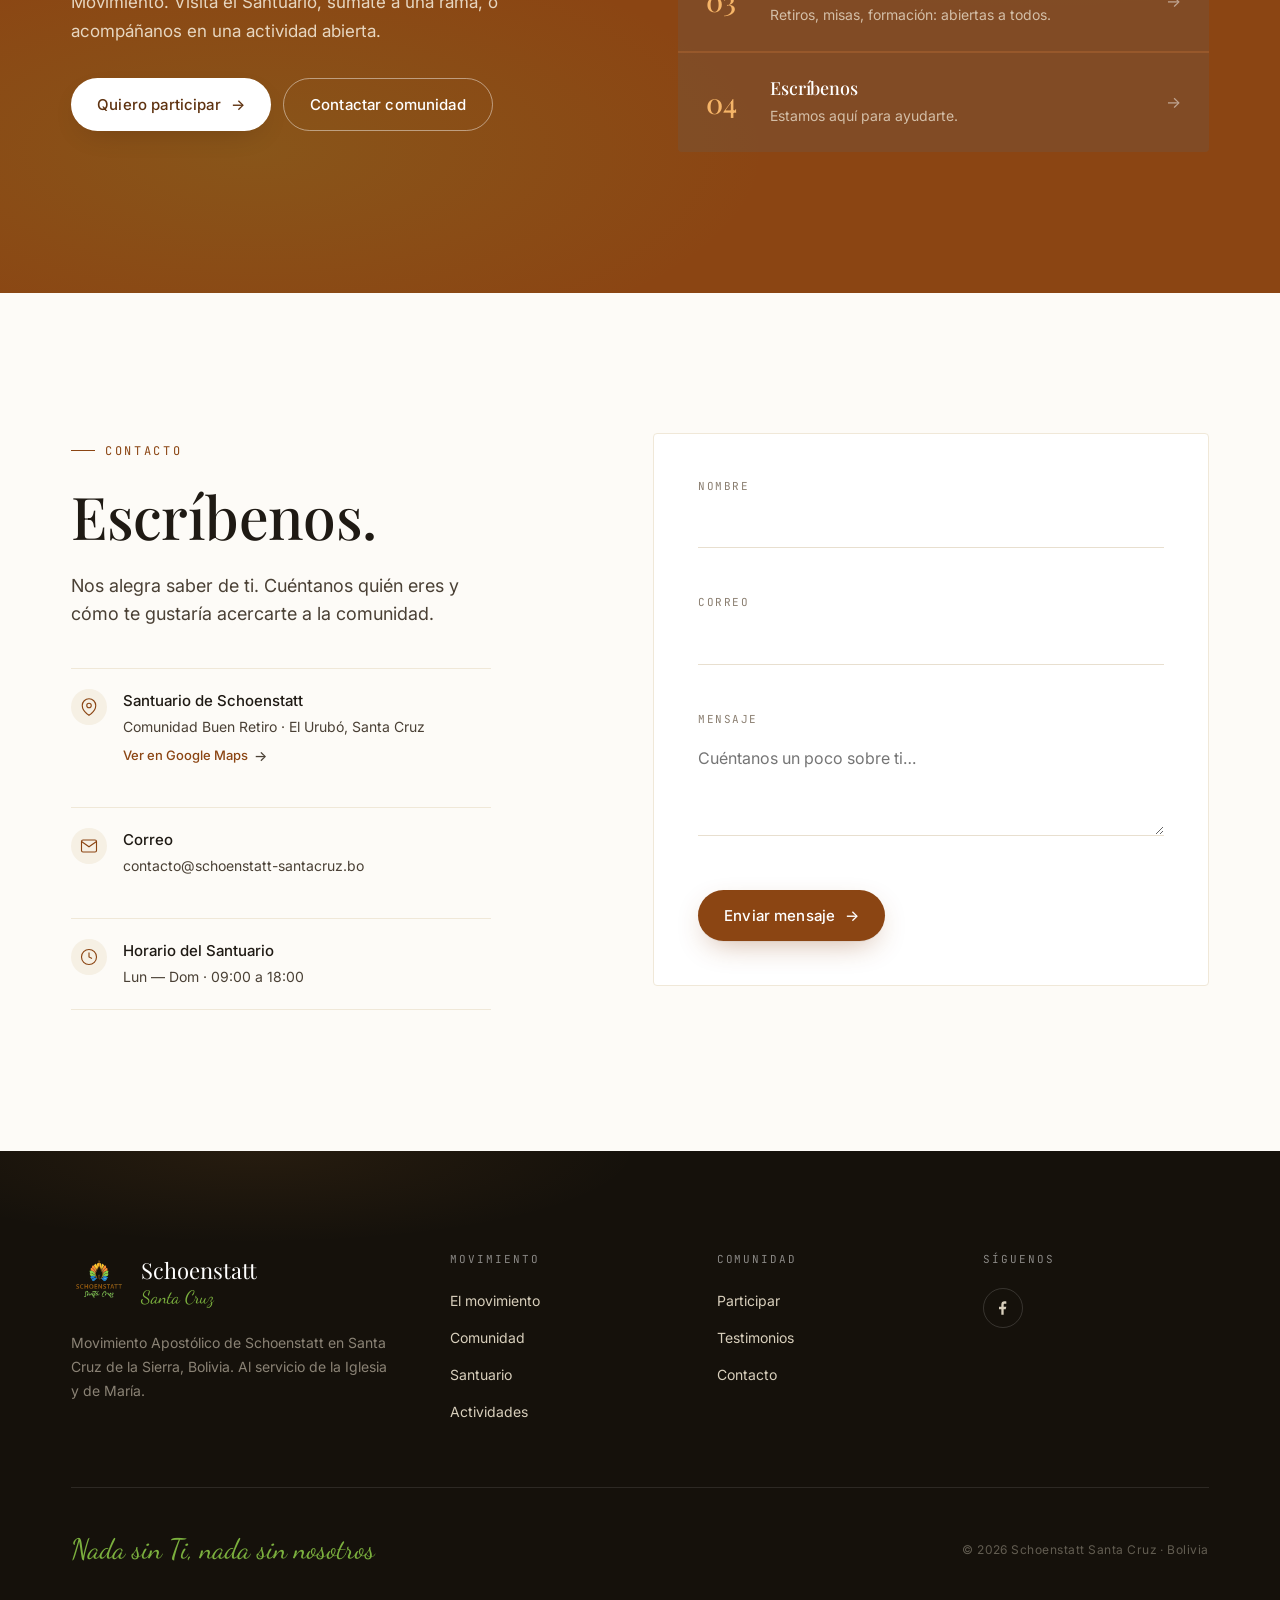
==== commit 671ba040: "Actualización" ====
--- a/index.html
+++ b/index.html
@@ -304,12 +304,12 @@
       </article>
 
       <article class="act-card reveal d2" data-type="retiro">
-        <div class="act-card__date"><span class="day">15</span><span class="month">Mayo</span></div>
-        <span class="act-card__type">Retiro · Silencio</span>
-        <h4>Retiro de fin de semana — Alianza renovada</h4>
+        <div class="act-card__date"><span class="day">10</span><span class="month">Mayo</span></div>
+        <span class="act-card__type">Actividad Rama de Matrimonio</span>
+        <h4>Jornada con Hna. Angela</h4>
         <div class="act-card__meta">
-          <span class="time">◉ Viernes a Domingo</span>
-          <span>Cupos limitados</span>
+          <span class="time">◉ Domingo</span>
+          <span>Invitación a matrimonios</span>
         </div>
       </article>
 
@@ -434,7 +434,7 @@
         </a>
         <a href="#comunidad" class="step">
           <span class="step__num">02</span>
-          <div><h4>Conoce una rama</h4><p>Jóvenes, familias, apostólicas o peregrinos — según tu camino.</p></div>
+          <div><h4>Conoce una rama</h4><p>Matrimonios, señoras, hombres o juventudes — según tu camino.</p></div>
           <span class="step__arrow">→</span>
         </a>
         <a href="#actividades" class="step">
@@ -444,7 +444,7 @@
         </a>
         <a href="#contacto" class="step">
           <span class="step__num">04</span>
-          <div><h4>Escríbenos</h4><p>Un acompañante del movimiento te recibirá.</p></div>
+          <div><h4>Escríbenos</h4><p>Estamos aquí para ayudarte.</p></div>
           <span class="step__arrow">→</span>
         </a>
       </div>
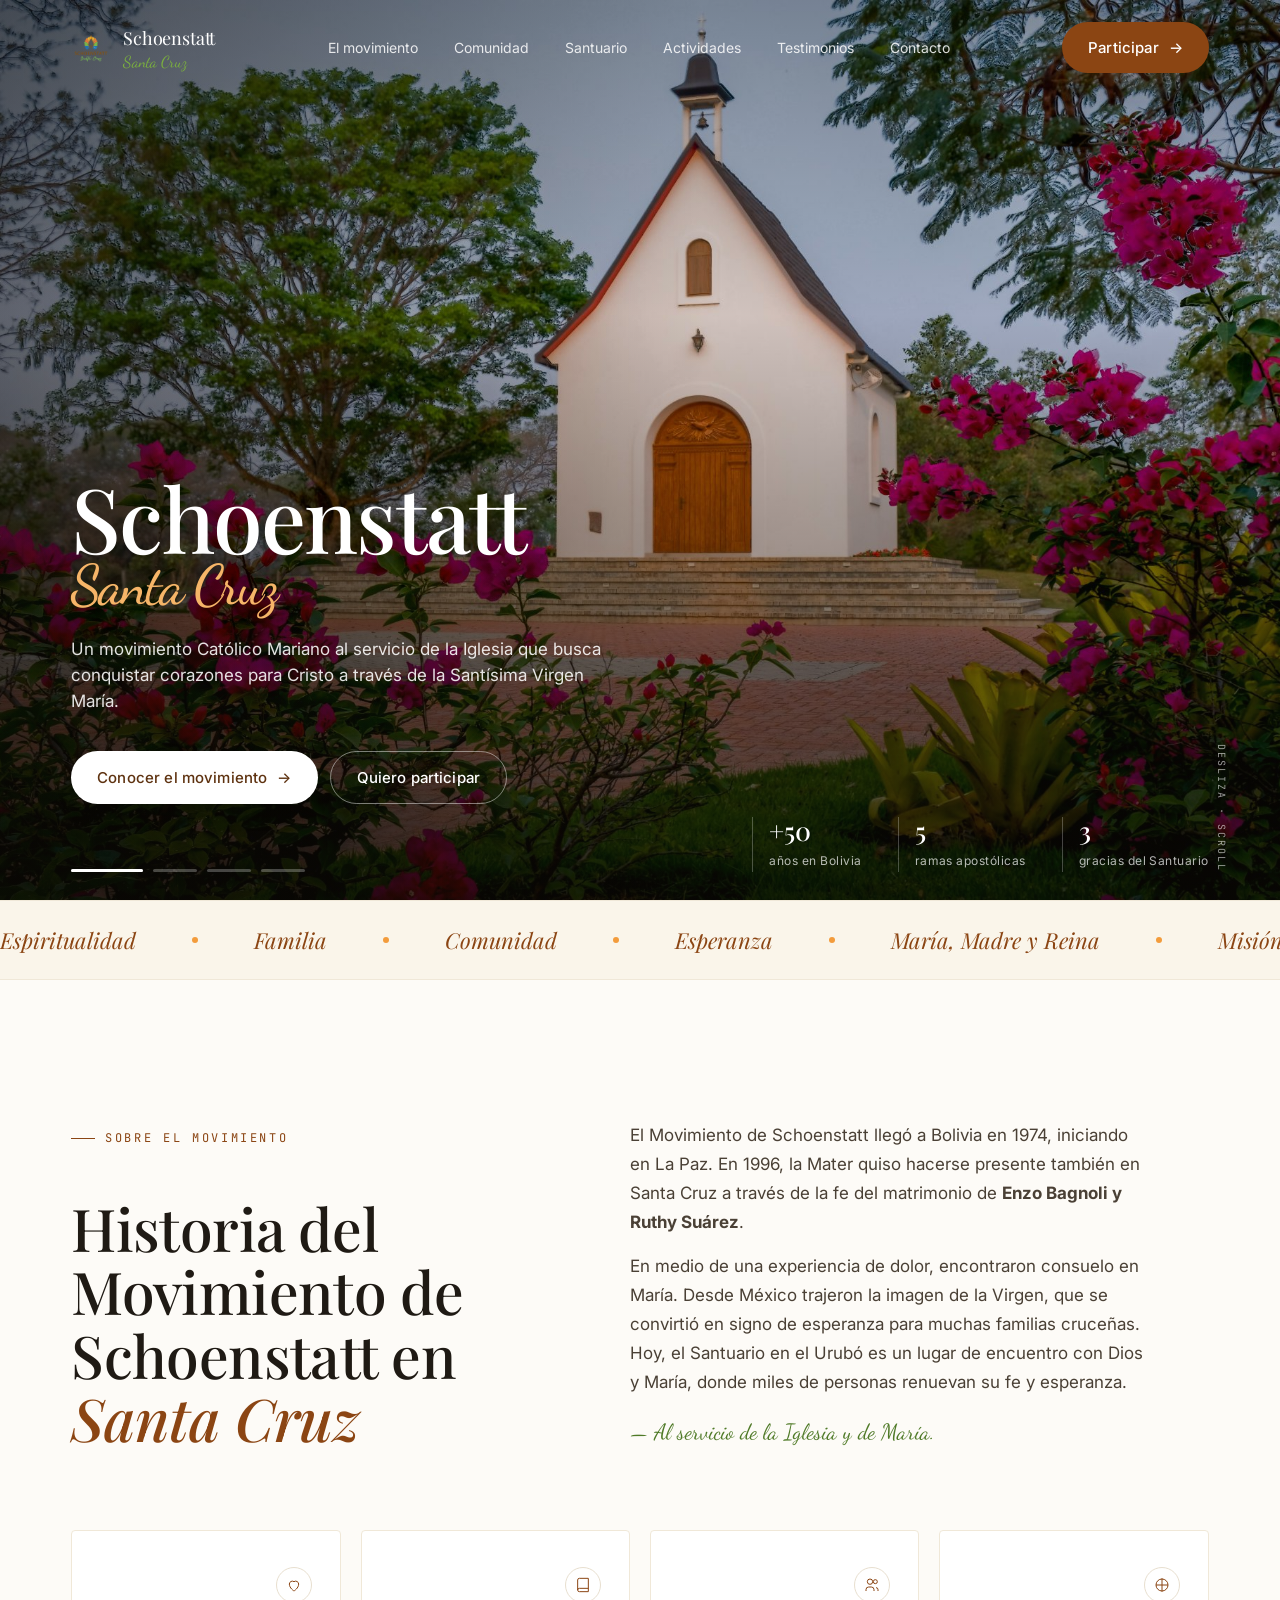
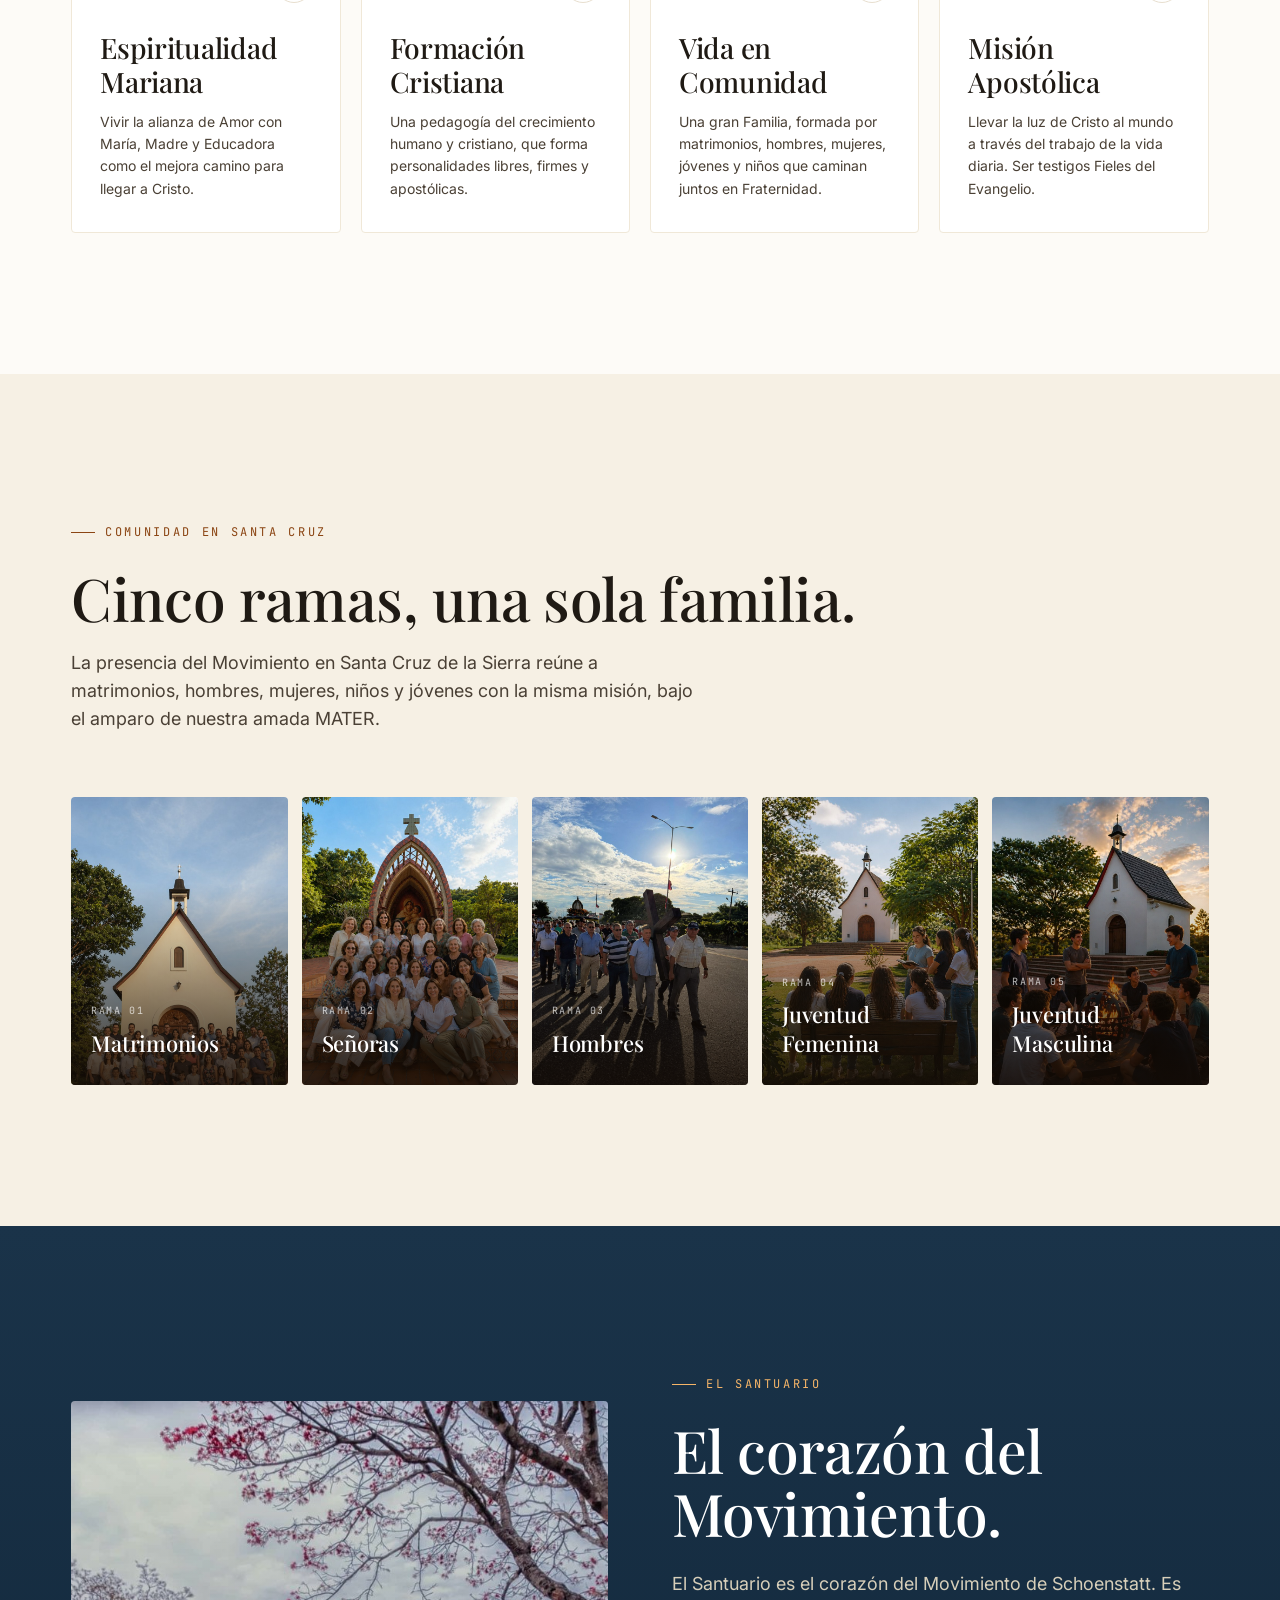
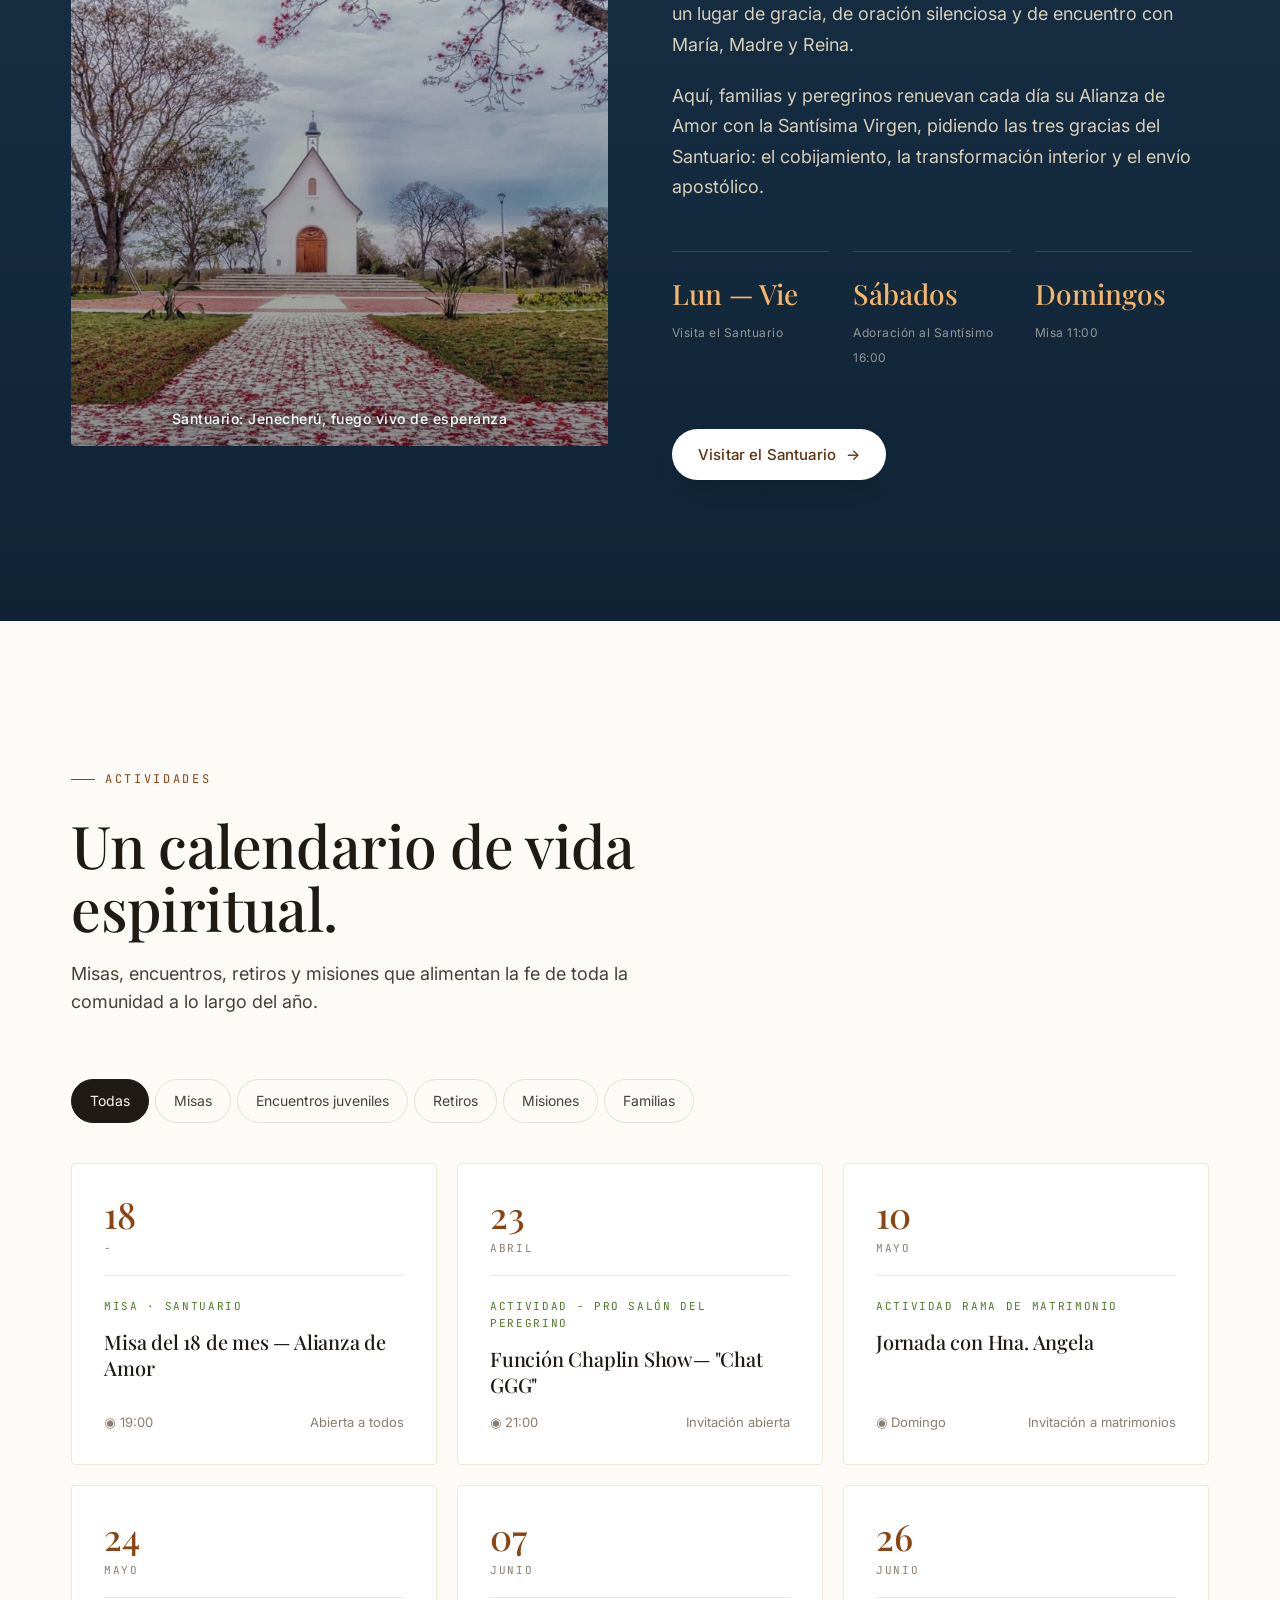
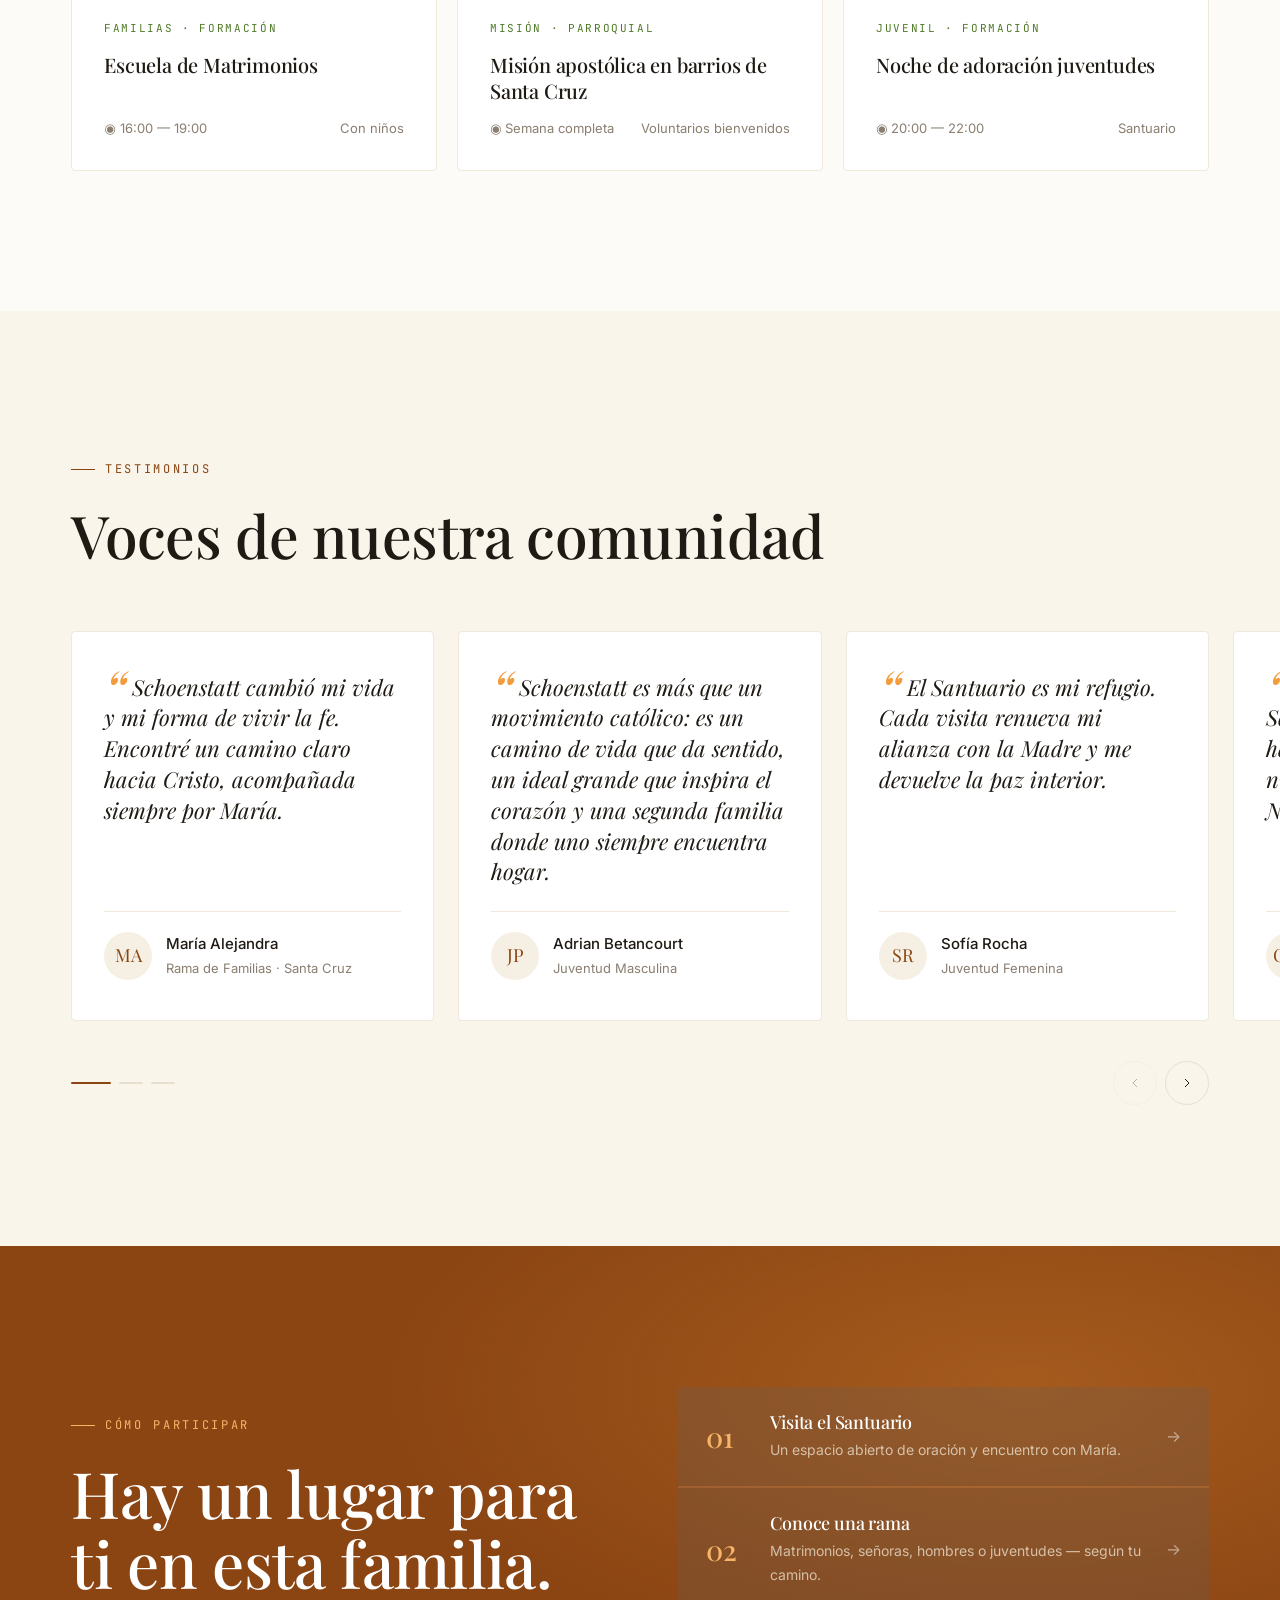
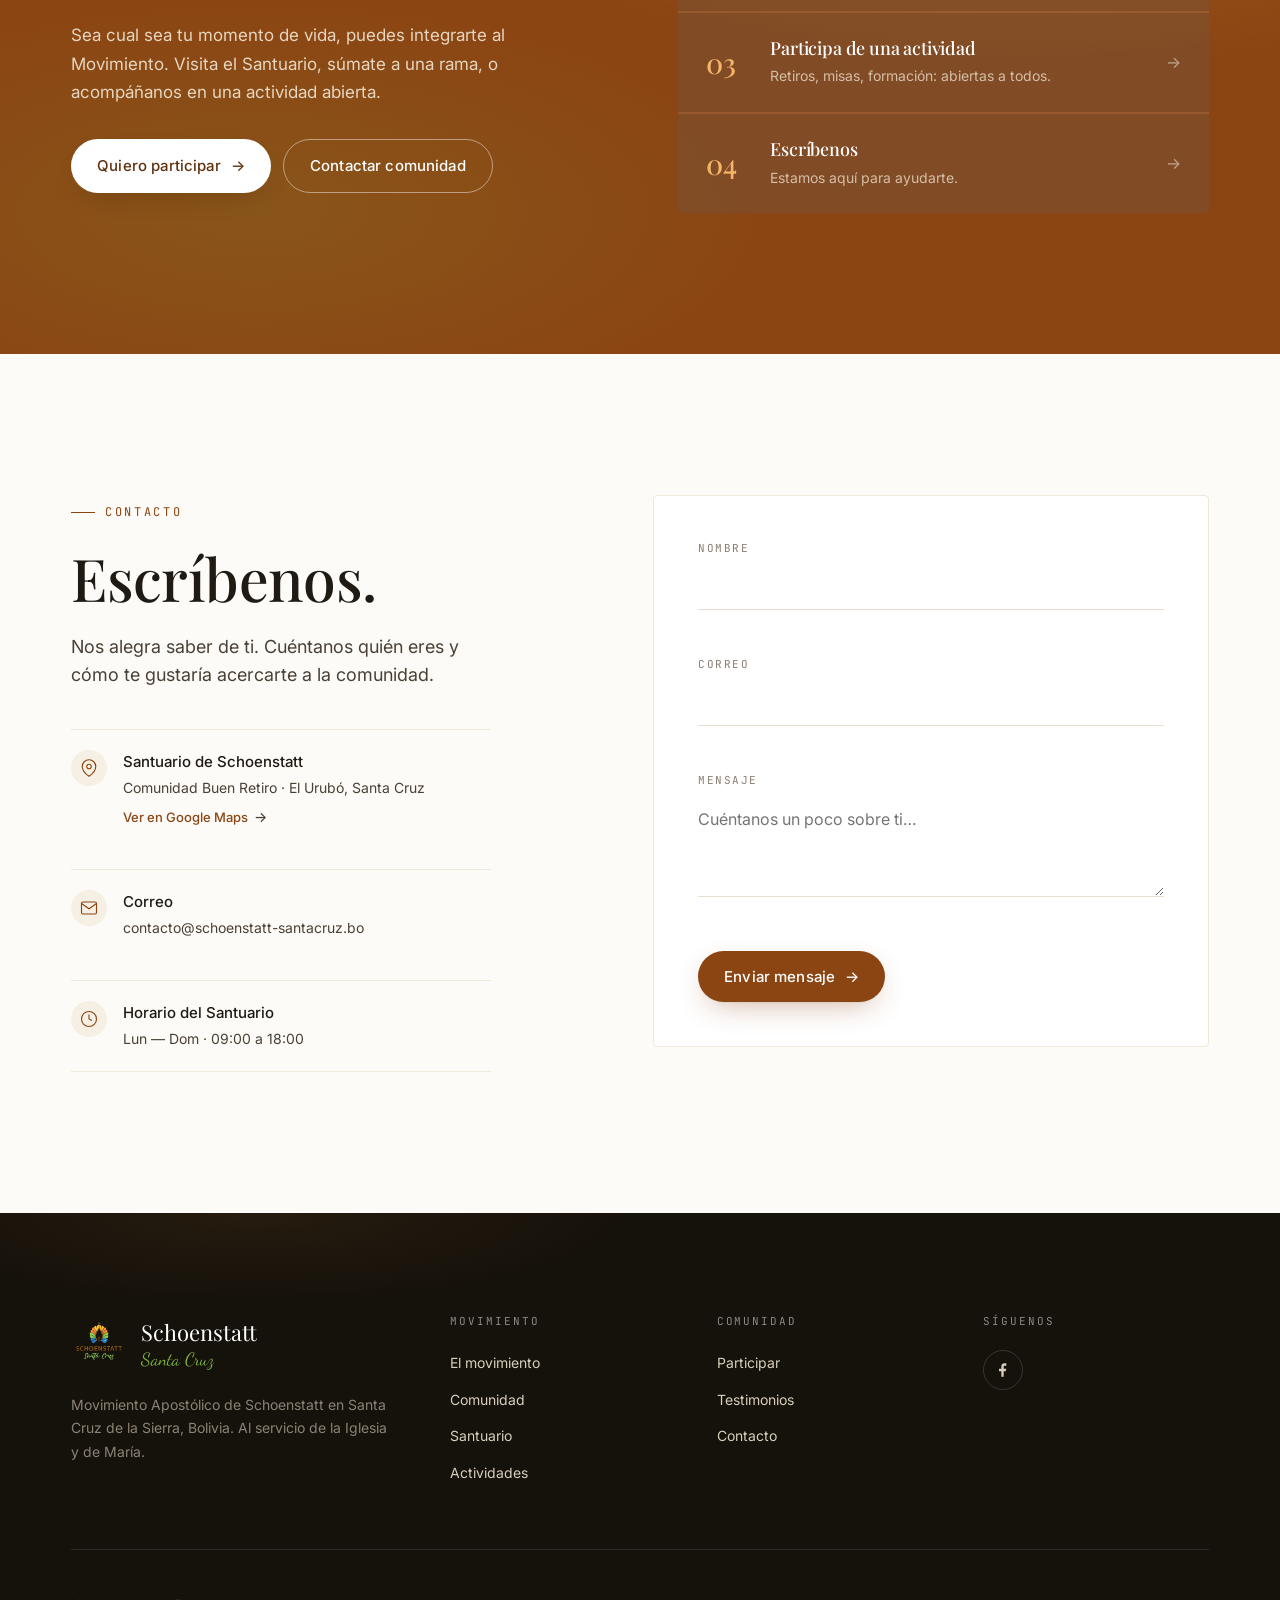
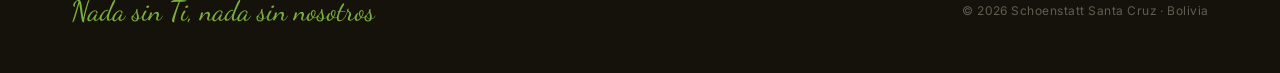
==== commit 6e9b1924: "Actualización" ====
--- a/index.html
+++ b/index.html
@@ -365,10 +365,10 @@
         </article>
 
         <article class="testimonio">
-          <p class="testimonio__quote">Encontré una familia espiritual donde caminar con otros hermanos, crecer y descubrir que la fe se vive en comunidad.</p>
+          <p class="testimonio__quote">Schoenstatt es más que un movimiento católico: es un camino de vida que da sentido, un ideal grande que inspira el corazón y una segunda familia donde uno siempre encuentra hogar.</p>
           <div class="testimonio__author">
             <div class="testimonio__avatar">JP</div>
-            <div><strong>Juan Pablo</strong><span>Juventud Masculina</span></div>
+            <div><strong>Adrian Betancourt</strong><span>Juventud Masculina</span></div>
           </div>
         </article>
 
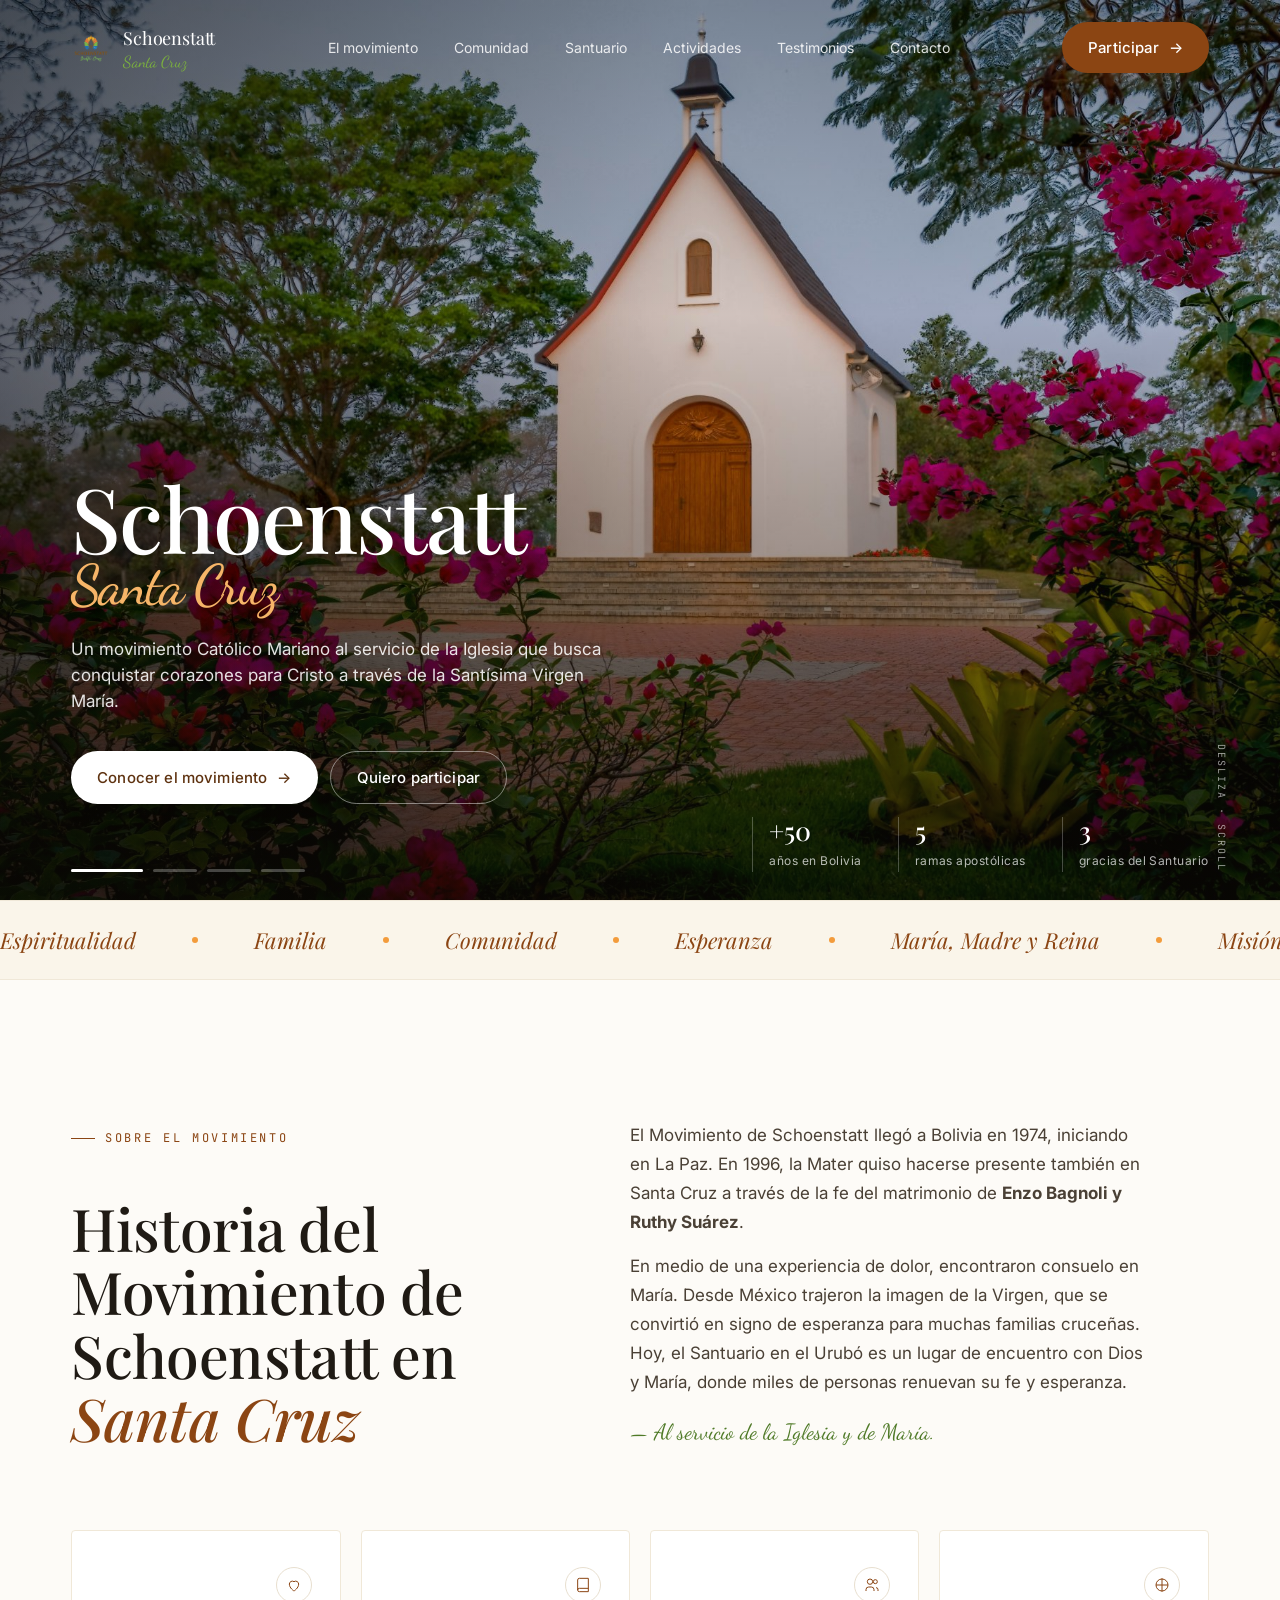
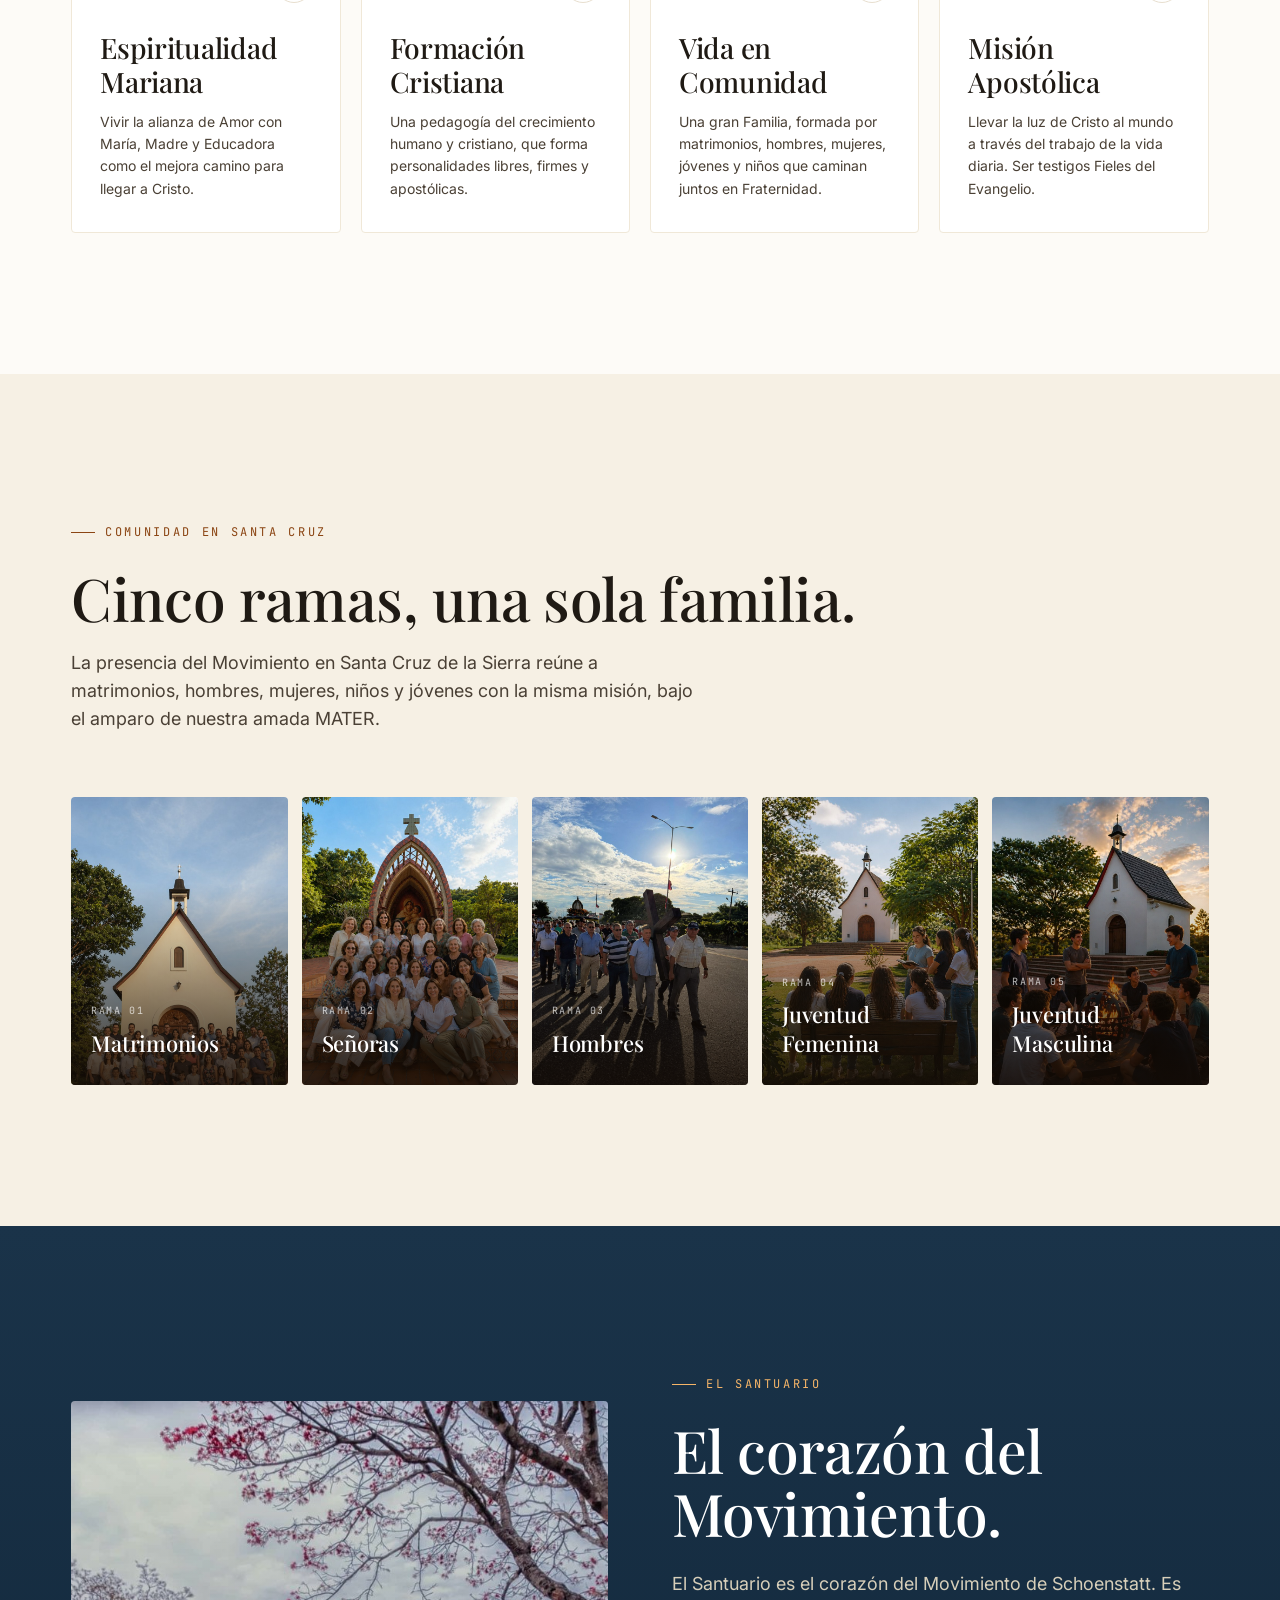
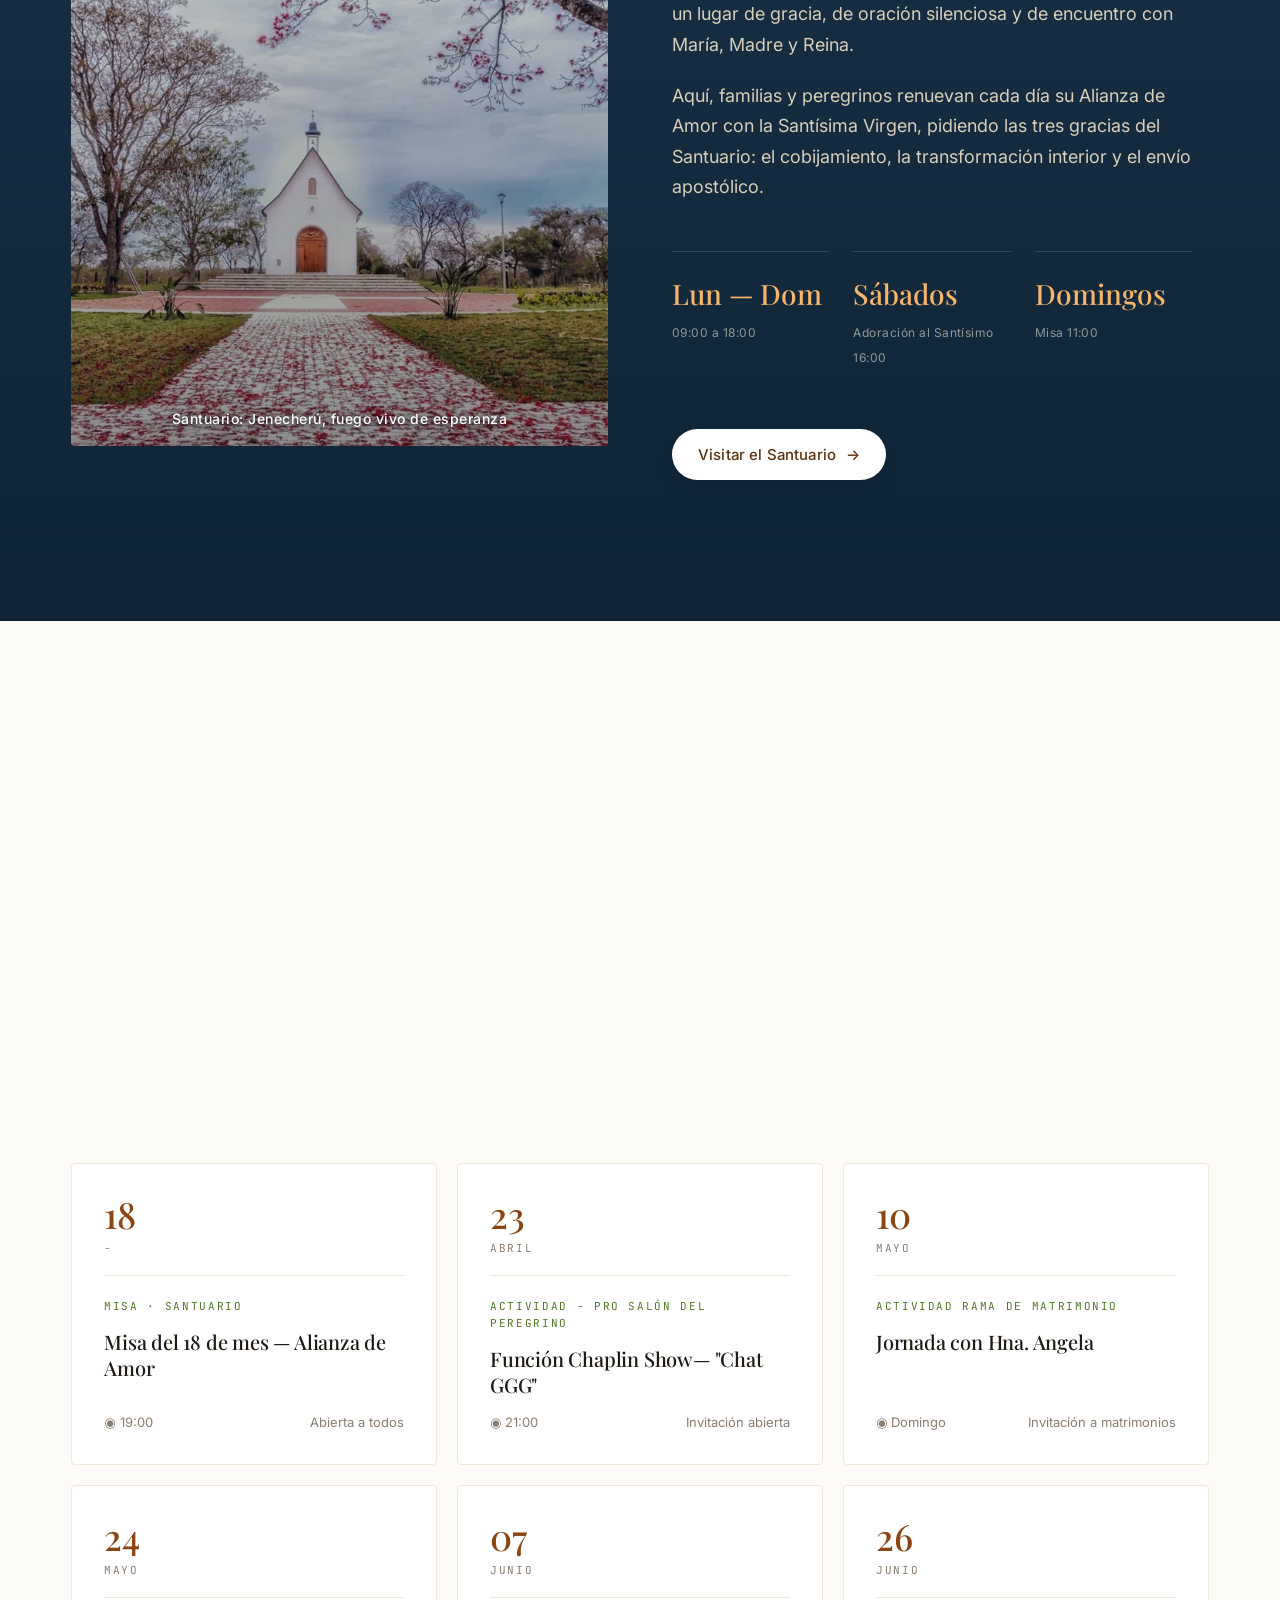
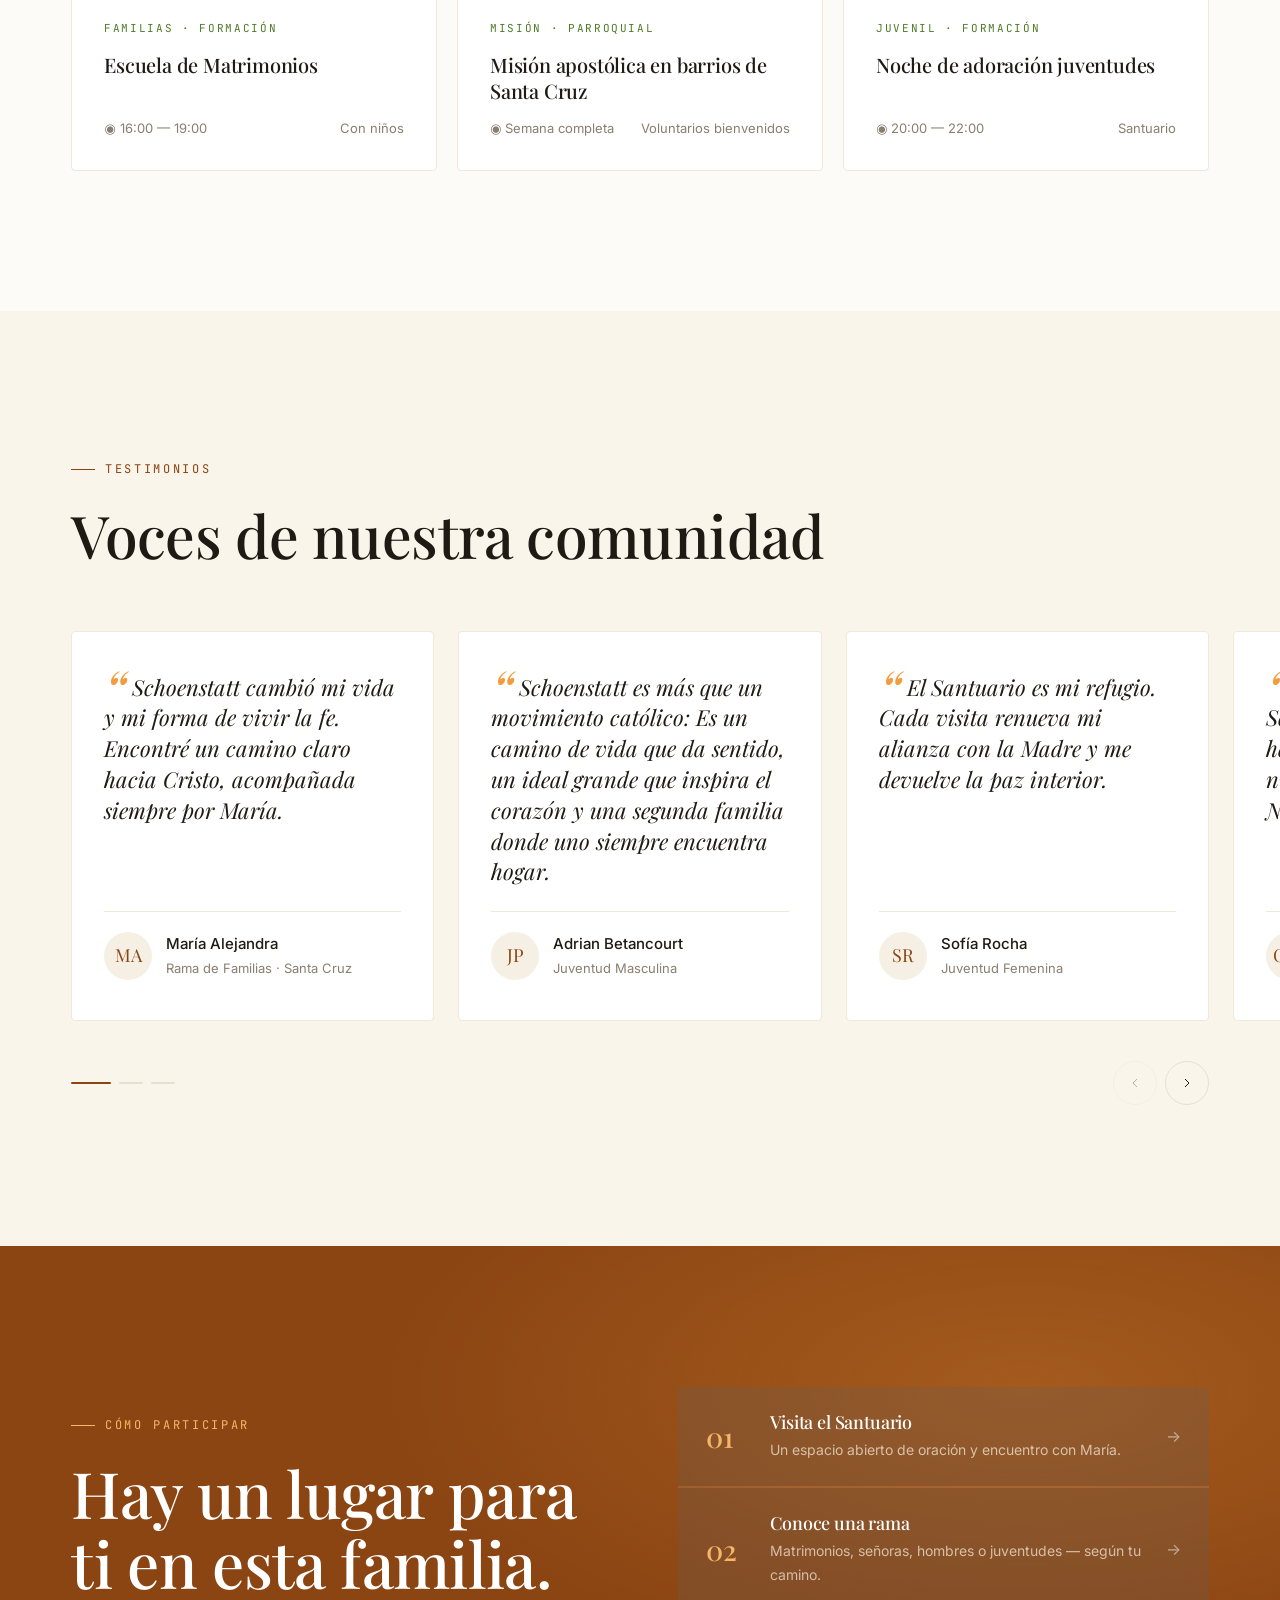
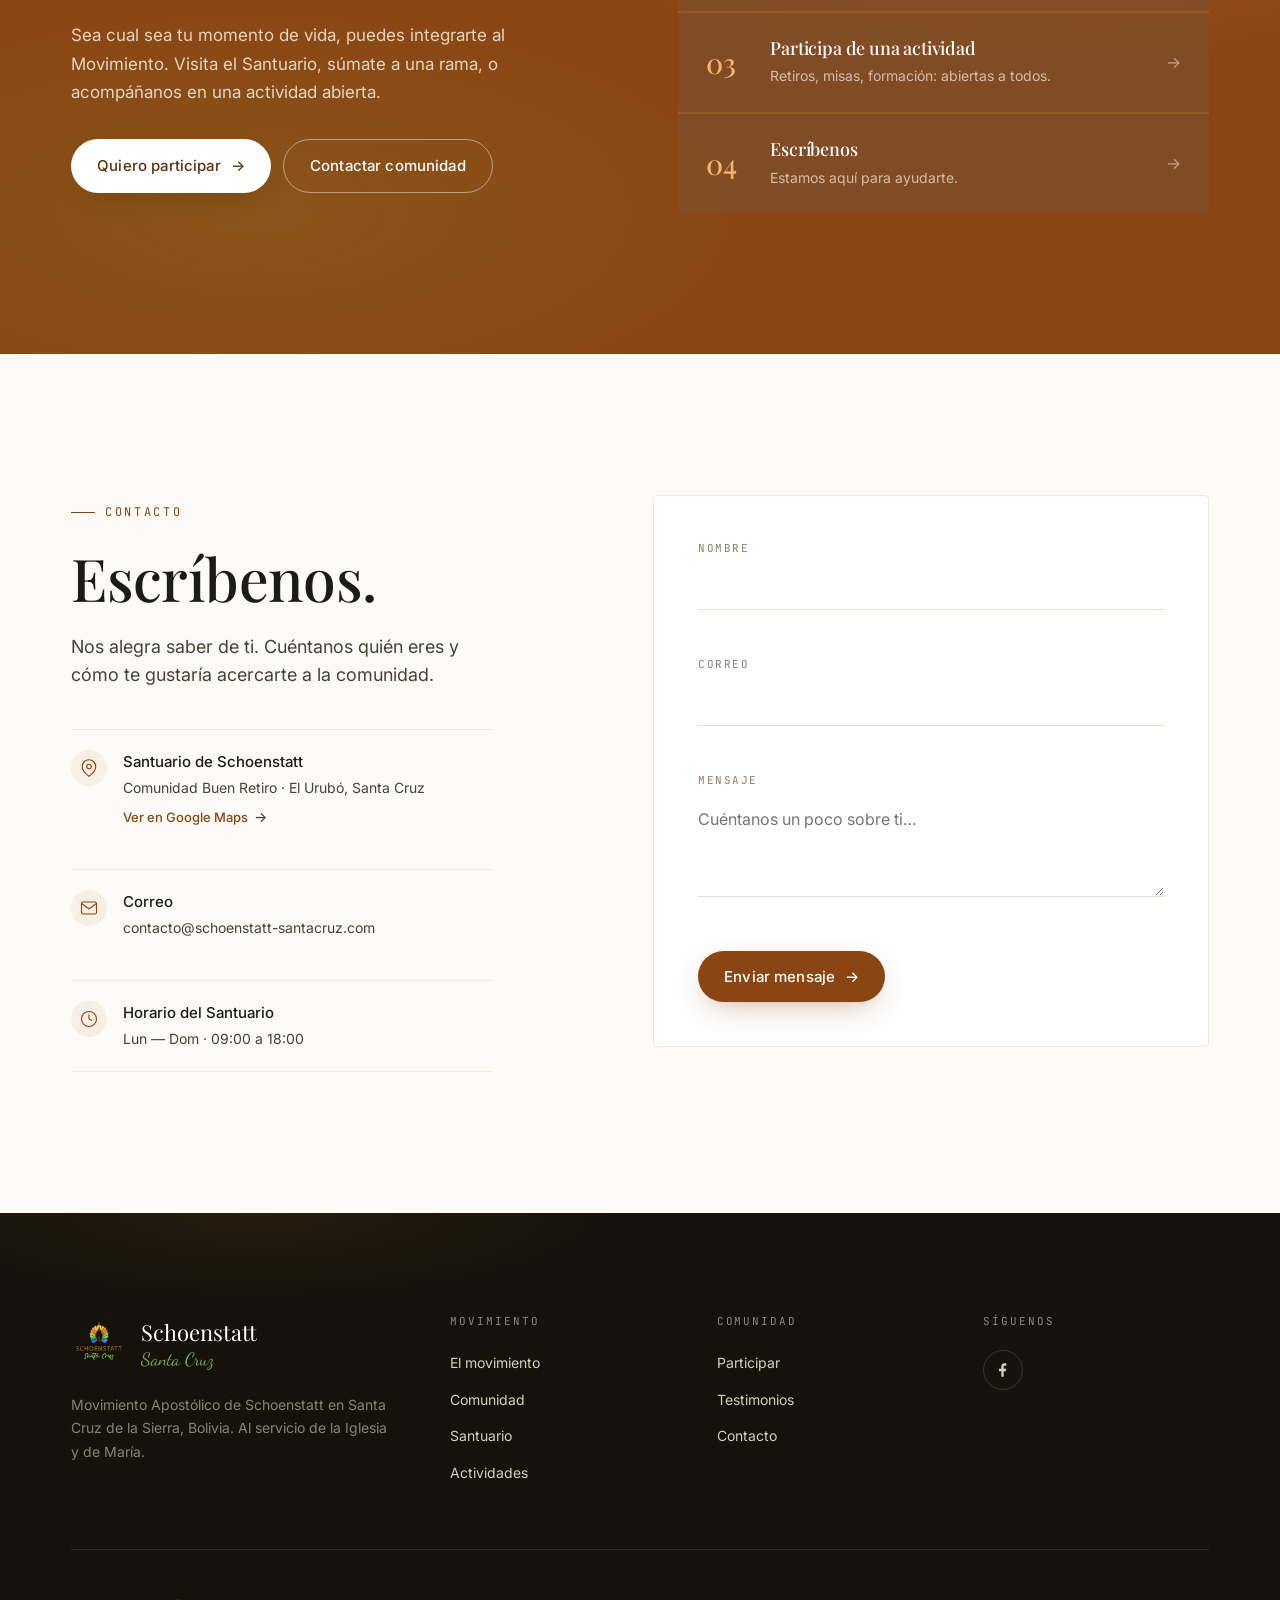
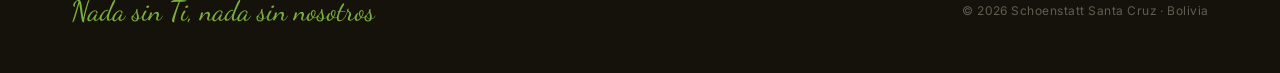
==== commit 936b3b3a: "Actualización" ====
--- a/index.html
+++ b/index.html
@@ -252,7 +252,7 @@
         <p>Aquí, familias y peregrinos renuevan cada día su Alianza de Amor con la Santísima Virgen, pidiendo las tres gracias del Santuario: el cobijamiento, la transformación interior y el envío apostólico.</p>
 
         <div class="santuario__stats">
-          <div><strong>Lun — Vie</strong><span>Visita el Santuario</span></div>
+          <div><strong>Lun — Dom</strong><span>09:00 a 18:00</span></div>
           <div><strong>Sábados</strong><span>Adoración al Santísimo  16:00</span></div>
           <div><strong>Domingos</strong><span>Misa 11:00</span></div>
         </div>
@@ -365,7 +365,7 @@
         </article>
 
         <article class="testimonio">
-          <p class="testimonio__quote">Schoenstatt es más que un movimiento católico: es un camino de vida que da sentido, un ideal grande que inspira el corazón y una segunda familia donde uno siempre encuentra hogar.</p>
+          <p class="testimonio__quote">Schoenstatt es más que un movimiento católico: Es un camino de vida que da sentido, un ideal grande que inspira el corazón y una segunda familia donde uno siempre encuentra hogar.</p>
           <div class="testimonio__author">
             <div class="testimonio__avatar">JP</div>
             <div><strong>Adrian Betancourt</strong><span>Juventud Masculina</span></div>
@@ -476,7 +476,7 @@
             <div class="icon">
               <svg width="18" height="18" viewBox="0 0 24 24" fill="none" stroke="currentColor" stroke-width="1.5"><path d="M4 4h16c1.1 0 2 .9 2 2v12c0 1.1-.9 2-2 2H4c-1.1 0-2-.9-2-2V6c0-1.1.9-2 2-2z"/><path d="M22 6 12 13 2 6"/></svg>
             </div>
-            <div><strong>Correo</strong><span>contacto@schoenstatt-santacruz.bo</span></div>
+            <div><strong>Correo</strong><span>contacto@schoenstatt-santacruz.com</span></div>
           </div>
           <div class="contacto__detail">
             <div class="icon">
